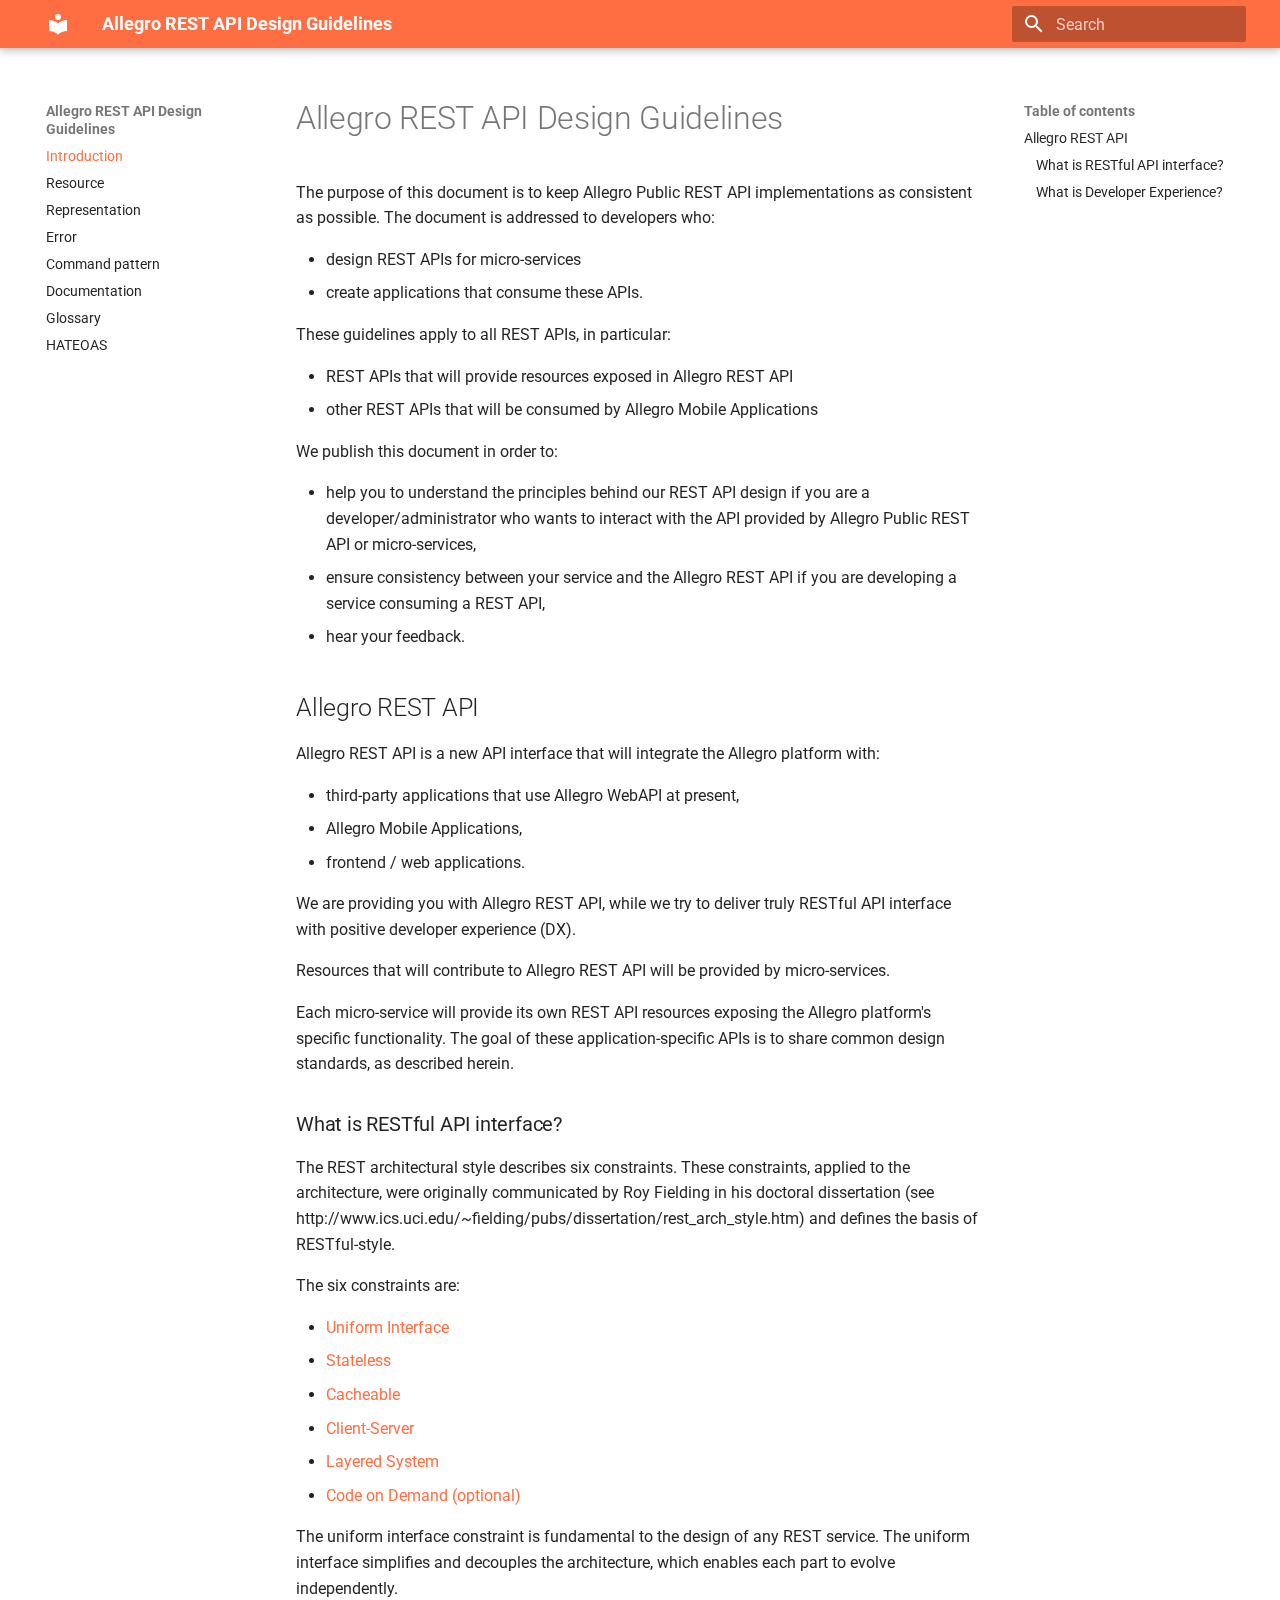
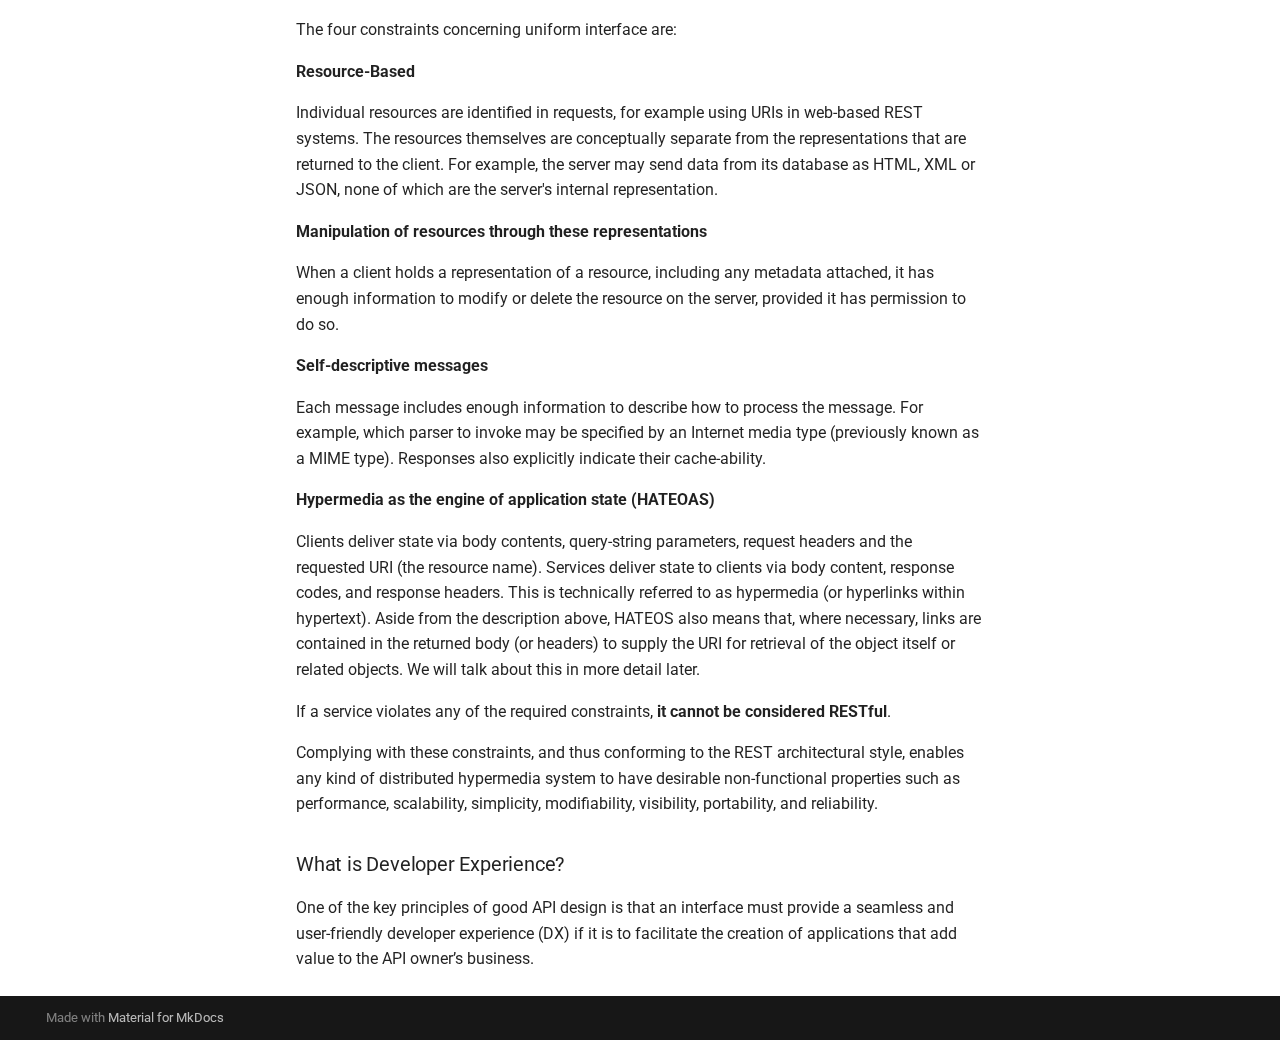
==== index.html @ 6375a6c2 "Deployed a1cb6ce with MkDocs version: 1.4.2" ====
<!doctype html>
<html lang="en" class="no-js">
  <head>
    
      <meta charset="utf-8">
      <meta name="viewport" content="width=device-width,initial-scale=1">
      
      
      
      
      
        <link rel="next" href="Resource/">
      
      <link rel="icon" href="assets/images/favicon.png">
      <meta name="generator" content="mkdocs-1.4.2, mkdocs-material-9.1.2">
    
    
      
        <title>Allegro REST API Design Guidelines</title>
      
    
    
      <link rel="stylesheet" href="assets/stylesheets/main.7bf56d0a.min.css">
      
        
        <link rel="stylesheet" href="assets/stylesheets/palette.a0c5b2b5.min.css">
      
      

    
    
    
      
        
        
        <link rel="preconnect" href="https://fonts.gstatic.com" crossorigin>
        <link rel="stylesheet" href="https://fonts.googleapis.com/css?family=Roboto:300,300i,400,400i,700,700i%7CRoboto+Mono:400,400i,700,700i&display=fallback">
        <style>:root{--md-text-font:"Roboto";--md-code-font:"Roboto Mono"}</style>
      
    
    
    <script>__md_scope=new URL(".",location),__md_hash=e=>[...e].reduce((e,_)=>(e<<5)-e+_.charCodeAt(0),0),__md_get=(e,_=localStorage,t=__md_scope)=>JSON.parse(_.getItem(t.pathname+"."+e)),__md_set=(e,_,t=localStorage,a=__md_scope)=>{try{t.setItem(a.pathname+"."+e,JSON.stringify(_))}catch(e){}}</script>
    
      

    
    
    
  </head>
  
  
    
    
      
    
    
    
    
    <body dir="ltr" data-md-color-scheme="default" data-md-color-primary="deep-orange" data-md-color-accent="indigo">
  
    
    
      <script>var palette=__md_get("__palette");if(palette&&"object"==typeof palette.color)for(var key of Object.keys(palette.color))document.body.setAttribute("data-md-color-"+key,palette.color[key])</script>
    
    <input class="md-toggle" data-md-toggle="drawer" type="checkbox" id="__drawer" autocomplete="off">
    <input class="md-toggle" data-md-toggle="search" type="checkbox" id="__search" autocomplete="off">
    <label class="md-overlay" for="__drawer"></label>
    <div data-md-component="skip">
      
        
        <a href="#allegro-rest-api-design-guidelines" class="md-skip">
          Skip to content
        </a>
      
    </div>
    <div data-md-component="announce">
      
    </div>
    
    
      

  

<header class="md-header md-header--shadow" data-md-component="header">
  <nav class="md-header__inner md-grid" aria-label="Header">
    <a href="." title="Allegro REST API Design Guidelines" class="md-header__button md-logo" aria-label="Allegro REST API Design Guidelines" data-md-component="logo">
      
  
  <svg xmlns="http://www.w3.org/2000/svg" viewBox="0 0 24 24"><path d="M12 8a3 3 0 0 0 3-3 3 3 0 0 0-3-3 3 3 0 0 0-3 3 3 3 0 0 0 3 3m0 3.54C9.64 9.35 6.5 8 3 8v11c3.5 0 6.64 1.35 9 3.54 2.36-2.19 5.5-3.54 9-3.54V8c-3.5 0-6.64 1.35-9 3.54Z"/></svg>

    </a>
    <label class="md-header__button md-icon" for="__drawer">
      <svg xmlns="http://www.w3.org/2000/svg" viewBox="0 0 24 24"><path d="M3 6h18v2H3V6m0 5h18v2H3v-2m0 5h18v2H3v-2Z"/></svg>
    </label>
    <div class="md-header__title" data-md-component="header-title">
      <div class="md-header__ellipsis">
        <div class="md-header__topic">
          <span class="md-ellipsis">
            Allegro REST API Design Guidelines
          </span>
        </div>
        <div class="md-header__topic" data-md-component="header-topic">
          <span class="md-ellipsis">
            
              Introduction
            
          </span>
        </div>
      </div>
    </div>
    
      <form class="md-header__option" data-md-component="palette">
        
          
          <input class="md-option" data-md-color-media="" data-md-color-scheme="default" data-md-color-primary="deep-orange" data-md-color-accent="indigo"  aria-hidden="true"  type="radio" name="__palette" id="__palette_1">
          
        
      </form>
    
    
    
      <label class="md-header__button md-icon" for="__search">
        <svg xmlns="http://www.w3.org/2000/svg" viewBox="0 0 24 24"><path d="M9.5 3A6.5 6.5 0 0 1 16 9.5c0 1.61-.59 3.09-1.56 4.23l.27.27h.79l5 5-1.5 1.5-5-5v-.79l-.27-.27A6.516 6.516 0 0 1 9.5 16 6.5 6.5 0 0 1 3 9.5 6.5 6.5 0 0 1 9.5 3m0 2C7 5 5 7 5 9.5S7 14 9.5 14 14 12 14 9.5 12 5 9.5 5Z"/></svg>
      </label>
      <div class="md-search" data-md-component="search" role="dialog">
  <label class="md-search__overlay" for="__search"></label>
  <div class="md-search__inner" role="search">
    <form class="md-search__form" name="search">
      <input type="text" class="md-search__input" name="query" aria-label="Search" placeholder="Search" autocapitalize="off" autocorrect="off" autocomplete="off" spellcheck="false" data-md-component="search-query" required>
      <label class="md-search__icon md-icon" for="__search">
        <svg xmlns="http://www.w3.org/2000/svg" viewBox="0 0 24 24"><path d="M9.5 3A6.5 6.5 0 0 1 16 9.5c0 1.61-.59 3.09-1.56 4.23l.27.27h.79l5 5-1.5 1.5-5-5v-.79l-.27-.27A6.516 6.516 0 0 1 9.5 16 6.5 6.5 0 0 1 3 9.5 6.5 6.5 0 0 1 9.5 3m0 2C7 5 5 7 5 9.5S7 14 9.5 14 14 12 14 9.5 12 5 9.5 5Z"/></svg>
        <svg xmlns="http://www.w3.org/2000/svg" viewBox="0 0 24 24"><path d="M20 11v2H8l5.5 5.5-1.42 1.42L4.16 12l7.92-7.92L13.5 5.5 8 11h12Z"/></svg>
      </label>
      <nav class="md-search__options" aria-label="Search">
        
        <button type="reset" class="md-search__icon md-icon" title="Clear" aria-label="Clear" tabindex="-1">
          <svg xmlns="http://www.w3.org/2000/svg" viewBox="0 0 24 24"><path d="M19 6.41 17.59 5 12 10.59 6.41 5 5 6.41 10.59 12 5 17.59 6.41 19 12 13.41 17.59 19 19 17.59 13.41 12 19 6.41Z"/></svg>
        </button>
      </nav>
      
    </form>
    <div class="md-search__output">
      <div class="md-search__scrollwrap" data-md-scrollfix>
        <div class="md-search-result" data-md-component="search-result">
          <div class="md-search-result__meta">
            Initializing search
          </div>
          <ol class="md-search-result__list" role="presentation"></ol>
        </div>
      </div>
    </div>
  </div>
</div>
    
    
  </nav>
  
</header>
    
    <div class="md-container" data-md-component="container">
      
      
        
          
        
      
      <main class="md-main" data-md-component="main">
        <div class="md-main__inner md-grid">
          
            
              
              <div class="md-sidebar md-sidebar--primary" data-md-component="sidebar" data-md-type="navigation" >
                <div class="md-sidebar__scrollwrap">
                  <div class="md-sidebar__inner">
                    


<nav class="md-nav md-nav--primary" aria-label="Navigation" data-md-level="0">
  <label class="md-nav__title" for="__drawer">
    <a href="." title="Allegro REST API Design Guidelines" class="md-nav__button md-logo" aria-label="Allegro REST API Design Guidelines" data-md-component="logo">
      
  
  <svg xmlns="http://www.w3.org/2000/svg" viewBox="0 0 24 24"><path d="M12 8a3 3 0 0 0 3-3 3 3 0 0 0-3-3 3 3 0 0 0-3 3 3 3 0 0 0 3 3m0 3.54C9.64 9.35 6.5 8 3 8v11c3.5 0 6.64 1.35 9 3.54 2.36-2.19 5.5-3.54 9-3.54V8c-3.5 0-6.64 1.35-9 3.54Z"/></svg>

    </a>
    Allegro REST API Design Guidelines
  </label>
  
  <ul class="md-nav__list" data-md-scrollfix>
    
      
      
      

  
  
    
  
  
    <li class="md-nav__item md-nav__item--active">
      
      <input class="md-nav__toggle md-toggle" type="checkbox" id="__toc">
      
      
        
      
      
        <label class="md-nav__link md-nav__link--active" for="__toc">
          Introduction
          <span class="md-nav__icon md-icon"></span>
        </label>
      
      <a href="." class="md-nav__link md-nav__link--active">
        Introduction
      </a>
      
        

<nav class="md-nav md-nav--secondary" aria-label="Table of contents">
  
  
  
    
  
  
    <label class="md-nav__title" for="__toc">
      <span class="md-nav__icon md-icon"></span>
      Table of contents
    </label>
    <ul class="md-nav__list" data-md-component="toc" data-md-scrollfix>
      
        <li class="md-nav__item">
  <a href="#allegro-rest-api" class="md-nav__link">
    Allegro REST API
  </a>
  
    <nav class="md-nav" aria-label="Allegro REST API">
      <ul class="md-nav__list">
        
          <li class="md-nav__item">
  <a href="#what-is-restful-api-interface" class="md-nav__link">
    What is RESTful API interface?
  </a>
  
</li>
        
          <li class="md-nav__item">
  <a href="#what-is-developer-experience" class="md-nav__link">
    What is Developer Experience?
  </a>
  
</li>
        
      </ul>
    </nav>
  
</li>
      
    </ul>
  
</nav>
      
    </li>
  

    
      
      
      

  
  
  
    <li class="md-nav__item">
      <a href="Resource/" class="md-nav__link">
        Resource
      </a>
    </li>
  

    
      
      
      

  
  
  
    <li class="md-nav__item">
      <a href="Representation/" class="md-nav__link">
        Representation
      </a>
    </li>
  

    
      
      
      

  
  
  
    <li class="md-nav__item">
      <a href="Error/" class="md-nav__link">
        Error
      </a>
    </li>
  

    
      
      
      

  
  
  
    <li class="md-nav__item">
      <a href="Command%20pattern/" class="md-nav__link">
        Command pattern
      </a>
    </li>
  

    
      
      
      

  
  
  
    <li class="md-nav__item">
      <a href="Documentation/" class="md-nav__link">
        Documentation
      </a>
    </li>
  

    
      
      
      

  
  
  
    <li class="md-nav__item">
      <a href="Glossary/" class="md-nav__link">
        Glossary
      </a>
    </li>
  

    
      
      
      

  
  
  
    <li class="md-nav__item">
      <a href="HATEOAS/" class="md-nav__link">
        HATEOAS
      </a>
    </li>
  

    
  </ul>
</nav>
                  </div>
                </div>
              </div>
            
            
              
              <div class="md-sidebar md-sidebar--secondary" data-md-component="sidebar" data-md-type="toc" >
                <div class="md-sidebar__scrollwrap">
                  <div class="md-sidebar__inner">
                    

<nav class="md-nav md-nav--secondary" aria-label="Table of contents">
  
  
  
    
  
  
    <label class="md-nav__title" for="__toc">
      <span class="md-nav__icon md-icon"></span>
      Table of contents
    </label>
    <ul class="md-nav__list" data-md-component="toc" data-md-scrollfix>
      
        <li class="md-nav__item">
  <a href="#allegro-rest-api" class="md-nav__link">
    Allegro REST API
  </a>
  
    <nav class="md-nav" aria-label="Allegro REST API">
      <ul class="md-nav__list">
        
          <li class="md-nav__item">
  <a href="#what-is-restful-api-interface" class="md-nav__link">
    What is RESTful API interface?
  </a>
  
</li>
        
          <li class="md-nav__item">
  <a href="#what-is-developer-experience" class="md-nav__link">
    What is Developer Experience?
  </a>
  
</li>
        
      </ul>
    </nav>
  
</li>
      
    </ul>
  
</nav>
                  </div>
                </div>
              </div>
            
          
          
            <div class="md-content" data-md-component="content">
              <article class="md-content__inner md-typeset">
                
                  


<h1 id="allegro-rest-api-design-guidelines">Allegro REST API Design Guidelines</h1>
<p>The purpose of this document is to keep Allegro Public REST API implementations as consistent as possible. The document is addressed to developers who:</p>
<ul>
<li>design REST APIs for micro-services</li>
<li>create applications that consume these APIs.</li>
</ul>
<p>These guidelines apply to all REST APIs, in particular:</p>
<ul>
<li>REST APIs that will provide resources exposed in Allegro REST API</li>
<li>other REST APIs that will be consumed by Allegro Mobile Applications</li>
</ul>
<p>We publish this document in order to:</p>
<ul>
<li>help you to understand the principles behind our REST API design if you are a developer/administrator
who wants to interact with the API provided by Allegro Public REST API or micro-services,</li>
<li>ensure consistency between your service and the Allegro REST API if you are developing a service consuming a REST API,</li>
<li>hear your feedback.</li>
</ul>
<h2 id="allegro-rest-api">Allegro REST API</h2>
<p>Allegro REST API is a new API interface that will integrate the Allegro platform with:</p>
<ul>
<li>third-party applications that use Allegro WebAPI at present,</li>
<li>Allegro Mobile Applications,</li>
<li>frontend / web applications.</li>
</ul>
<p>We are providing you with Allegro REST API, while we try to deliver truly RESTful API interface with positive developer experience (DX).</p>
<p>Resources that will contribute to Allegro REST API will be provided by micro-services.</p>
<p>Each micro-service will provide its own REST API resources exposing the Allegro platform's specific functionality.
The goal of these application-specific APIs is to share common design standards, as described herein.</p>
<h3 id="what-is-restful-api-interface">What is RESTful API interface?</h3>
<p>The REST architectural style describes six constraints.
These constraints, applied to the architecture, were originally communicated by Roy Fielding
in his doctoral dissertation (see http://www.ics.uci.edu/~fielding/pubs/dissertation/rest_arch_style.htm)
and defines the basis of RESTful-style.</p>
<p>The six constraints are:</p>
<ul>
<li><a href="http://www.ics.uci.edu/~fielding/pubs/dissertation/rest_arch_style.htm#fig_5_5">Uniform Interface</a></li>
<li><a href="http://www.ics.uci.edu/~fielding/pubs/dissertation/rest_arch_style.htm#fig_5_3">Stateless</a></li>
<li><a href="http://www.ics.uci.edu/~fielding/pubs/dissertation/rest_arch_style.htm#fig_5_4">Cacheable</a></li>
<li><a href="http://www.ics.uci.edu/~fielding/pubs/dissertation/rest_arch_style.htm#fig_5_1">Client-Server</a></li>
<li><a href="http://www.ics.uci.edu/~fielding/pubs/dissertation/rest_arch_style.htm#fig_5_7">Layered System</a></li>
<li><a href="http://www.ics.uci.edu/~fielding/pubs/dissertation/rest_arch_style.htm#fig_5_8">Code on Demand (optional)</a></li>
</ul>
<p>The uniform interface constraint is fundamental to the design of any REST service.
The uniform interface simplifies and decouples the architecture, which enables each part to evolve independently.</p>
<p>The four constraints concerning uniform interface are:</p>
<p><strong>Resource-Based</strong></p>
<p>Individual resources are identified in requests, for example using URIs in web-based REST systems.
The resources themselves are conceptually separate from the representations that are returned to the client.
For example, the server may send data from its database as HTML, XML or JSON, none of which are the server's internal representation.</p>
<p><strong>Manipulation of resources through these representations</strong></p>
<p>When a client holds a representation of a resource, including any metadata attached,
it has enough information to modify or delete the resource on the server, provided it has permission to do so.</p>
<p><strong>Self-descriptive messages</strong></p>
<p>Each message includes enough information to describe how to process the message.
For example, which parser to invoke may be specified by an Internet media type (previously known as a MIME type).
Responses also explicitly indicate their cache-ability.</p>
<p><strong>Hypermedia as the engine of application state (HATEOAS)</strong></p>
<p>Clients deliver state via body contents, query-string parameters, request headers and the requested URI (the resource name).
Services deliver state to clients via body content, response codes, and response headers.
This is technically referred to as hypermedia (or hyperlinks within hypertext).
Aside from the description above, HATEOS also means that, where necessary, links are contained in the returned body (or headers)
to supply the URI for retrieval of the object itself or related objects. We will talk about this in more detail later.</p>
<p>If a service violates any of the required constraints, <strong>it cannot be considered RESTful</strong>.</p>
<p>Complying with these constraints, and thus conforming to the REST architectural style,
enables any kind of distributed hypermedia system to have desirable non-functional properties
such as performance, scalability, simplicity, modifiability, visibility, portability, and reliability.</p>
<h3 id="what-is-developer-experience">What is Developer Experience?</h3>
<p>One of the key principles of good API design is that an interface must provide a seamless
and user-friendly developer experience (DX) if it is to facilitate the creation of applications
that add value to the API owner’s business.</p>





                
              </article>
            </div>
          
          
        </div>
        
      </main>
      
        <footer class="md-footer">
  
  <div class="md-footer-meta md-typeset">
    <div class="md-footer-meta__inner md-grid">
      <div class="md-copyright">
  
  
    Made with
    <a href="https://squidfunk.github.io/mkdocs-material/" target="_blank" rel="noopener">
      Material for MkDocs
    </a>
  
</div>
      
    </div>
  </div>
</footer>
      
    </div>
    <div class="md-dialog" data-md-component="dialog">
      <div class="md-dialog__inner md-typeset"></div>
    </div>
    
    <script id="__config" type="application/json">{"base": ".", "features": [], "search": "assets/javascripts/workers/search.208ed371.min.js", "translations": {"clipboard.copied": "Copied to clipboard", "clipboard.copy": "Copy to clipboard", "search.result.more.one": "1 more on this page", "search.result.more.other": "# more on this page", "search.result.none": "No matching documents", "search.result.one": "1 matching document", "search.result.other": "# matching documents", "search.result.placeholder": "Type to start searching", "search.result.term.missing": "Missing", "select.version": "Select version"}}</script>
    
    
      <script src="assets/javascripts/bundle.fc8c2696.min.js"></script>
      
    
  </body>
</html>
---- assets/stylesheets/main.7bf56d0a.min.css ----
@charset "UTF-8";html{-webkit-text-size-adjust:none;-moz-text-size-adjust:none;text-size-adjust:none;box-sizing:border-box}*,:after,:before{box-sizing:inherit}@media (prefers-reduced-motion){*,:after,:before{transition:none!important}}body{margin:0}a,button,input,label{-webkit-tap-highlight-color:transparent}a{color:inherit;text-decoration:none}hr{border:0;box-sizing:initial;display:block;height:.05rem;overflow:visible;padding:0}small{font-size:80%}sub,sup{line-height:1em}img{border-style:none}table{border-collapse:initial;border-spacing:0}td,th{font-weight:400;vertical-align:top}button{background:#0000;border:0;font-family:inherit;font-size:inherit;margin:0;padding:0}input{border:0;outline:none}:root{--md-primary-fg-color:#4051b5;--md-primary-fg-color--light:#5d6cc0;--md-primary-fg-color--dark:#303fa1;--md-primary-bg-color:#fff;--md-primary-bg-color--light:#ffffffb3;--md-accent-fg-color:#526cfe;--md-accent-fg-color--transparent:#526cfe1a;--md-accent-bg-color:#fff;--md-accent-bg-color--light:#ffffffb3}:root,[data-md-color-scheme=default]{--md-default-fg-color:#000000de;--md-default-fg-color--light:#0000008a;--md-default-fg-color--lighter:#00000052;--md-default-fg-color--lightest:#00000012;--md-default-bg-color:#fff;--md-default-bg-color--light:#ffffffb3;--md-default-bg-color--lighter:#ffffff4d;--md-default-bg-color--lightest:#ffffff1f;--md-code-fg-color:#36464e;--md-code-bg-color:#f5f5f5;--md-code-hl-color:#ffff0080;--md-code-hl-number-color:#d52a2a;--md-code-hl-special-color:#db1457;--md-code-hl-function-color:#a846b9;--md-code-hl-constant-color:#6e59d9;--md-code-hl-keyword-color:#3f6ec6;--md-code-hl-string-color:#1c7d4d;--md-code-hl-name-color:var(--md-code-fg-color);--md-code-hl-operator-color:var(--md-default-fg-color--light);--md-code-hl-punctuation-color:var(--md-default-fg-color--light);--md-code-hl-comment-color:var(--md-default-fg-color--light);--md-code-hl-generic-color:var(--md-default-fg-color--light);--md-code-hl-variable-color:var(--md-default-fg-color--light);--md-typeset-color:var(--md-default-fg-color);--md-typeset-a-color:var(--md-primary-fg-color);--md-typeset-mark-color:#ffff0080;--md-typeset-del-color:#f5503d26;--md-typeset-ins-color:#0bd57026;--md-typeset-kbd-color:#fafafa;--md-typeset-kbd-accent-color:#fff;--md-typeset-kbd-border-color:#b8b8b8;--md-typeset-table-color:#0000001f;--md-typeset-table-color--light:rgba(0,0,0,.035);--md-admonition-fg-color:var(--md-default-fg-color);--md-admonition-bg-color:var(--md-default-bg-color);--md-warning-fg-color:#000000de;--md-warning-bg-color:#ff9;--md-footer-fg-color:#fff;--md-footer-fg-color--light:#ffffffb3;--md-footer-fg-color--lighter:#ffffff73;--md-footer-bg-color:#000000de;--md-footer-bg-color--dark:#00000052;--md-shadow-z1:0 0.2rem 0.5rem #0000000d,0 0 0.05rem #0000001a;--md-shadow-z2:0 0.2rem 0.5rem #0000001a,0 0 0.05rem #00000040;--md-shadow-z3:0 0.2rem 0.5rem #0003,0 0 0.05rem #00000059}.md-icon svg{fill:currentcolor;display:block;height:1.2rem;width:1.2rem}body{-webkit-font-smoothing:antialiased;-moz-osx-font-smoothing:grayscale;--md-text-font-family:var(--md-text-font,_),-apple-system,BlinkMacSystemFont,Helvetica,Arial,sans-serif;--md-code-font-family:var(--md-code-font,_),SFMono-Regular,Consolas,Menlo,monospace}aside,body,input{font-feature-settings:"kern","liga";color:var(--md-typeset-color);font-family:var(--md-text-font-family)}code,kbd,pre{font-feature-settings:"kern";font-family:var(--md-code-font-family)}:root{--md-typeset-table-sort-icon:url('data:image/svg+xml;charset=utf-8,<svg xmlns="http://www.w3.org/2000/svg" viewBox="0 0 24 24"><path d="m18 21-4-4h3V7h-3l4-4 4 4h-3v10h3M2 19v-2h10v2M2 13v-2h7v2M2 7V5h4v2H2Z"/></svg>');--md-typeset-table-sort-icon--asc:url('data:image/svg+xml;charset=utf-8,<svg xmlns="http://www.w3.org/2000/svg" viewBox="0 0 24 24"><path d="M19 17h3l-4 4-4-4h3V3h2M2 17h10v2H2M6 5v2H2V5m0 6h7v2H2v-2Z"/></svg>');--md-typeset-table-sort-icon--desc:url('data:image/svg+xml;charset=utf-8,<svg xmlns="http://www.w3.org/2000/svg" viewBox="0 0 24 24"><path d="M19 7h3l-4-4-4 4h3v14h2M2 17h10v2H2M6 5v2H2V5m0 6h7v2H2v-2Z"/></svg>')}.md-typeset{-webkit-print-color-adjust:exact;color-adjust:exact;font-size:.8rem;line-height:1.6}@media print{.md-typeset{font-size:.68rem}}.md-typeset blockquote,.md-typeset dl,.md-typeset figure,.md-typeset ol,.md-typeset pre,.md-typeset ul{margin-bottom:1em;margin-top:1em}.md-typeset h1{color:var(--md-default-fg-color--light);font-size:2em;line-height:1.3;margin:0 0 1.25em}.md-typeset h1,.md-typeset h2{font-weight:300;letter-spacing:-.01em}.md-typeset h2{font-size:1.5625em;line-height:1.4;margin:1.6em 0 .64em}.md-typeset h3{font-size:1.25em;font-weight:400;letter-spacing:-.01em;line-height:1.5;margin:1.6em 0 .8em}.md-typeset h2+h3{margin-top:.8em}.md-typeset h4{font-weight:700;letter-spacing:-.01em;margin:1em 0}.md-typeset h5,.md-typeset h6{color:var(--md-default-fg-color--light);font-size:.8em;font-weight:700;letter-spacing:-.01em;margin:1.25em 0}.md-typeset h5{text-transform:uppercase}.md-typeset hr{border-bottom:.05rem solid var(--md-default-fg-color--lightest);display:flow-root;margin:1.5em 0}.md-typeset a{color:var(--md-typeset-a-color);word-break:break-word}.md-typeset a,.md-typeset a:before{transition:color 125ms}.md-typeset a:focus,.md-typeset a:hover{color:var(--md-accent-fg-color)}.md-typeset a:focus code,.md-typeset a:hover code{background-color:var(--md-accent-fg-color--transparent)}.md-typeset a code{color:currentcolor;transition:background-color 125ms}.md-typeset a.focus-visible{outline-color:var(--md-accent-fg-color);outline-offset:.2rem}.md-typeset code,.md-typeset kbd,.md-typeset pre{color:var(--md-code-fg-color);direction:ltr;font-variant-ligatures:none}@media print{.md-typeset code,.md-typeset kbd,.md-typeset pre{white-space:pre-wrap}}.md-typeset code{background-color:var(--md-code-bg-color);border-radius:.1rem;-webkit-box-decoration-break:clone;box-decoration-break:clone;font-size:.85em;padding:0 .2941176471em;word-break:break-word}.md-typeset code:not(.focus-visible){-webkit-tap-highlight-color:transparent;outline:none}.md-typeset pre{display:flow-root;line-height:1.4;position:relative}.md-typeset pre>code{-webkit-box-decoration-break:slice;box-decoration-break:slice;box-shadow:none;display:block;margin:0;outline-color:var(--md-accent-fg-color);overflow:auto;padding:.7720588235em 1.1764705882em;scrollbar-color:var(--md-default-fg-color--lighter) #0000;scrollbar-width:thin;touch-action:auto;word-break:normal}.md-typeset pre>code:hover{scrollbar-color:var(--md-accent-fg-color) #0000}.md-typeset pre>code::-webkit-scrollbar{height:.2rem;width:.2rem}.md-typeset pre>code::-webkit-scrollbar-thumb{background-color:var(--md-default-fg-color--lighter)}.md-typeset pre>code::-webkit-scrollbar-thumb:hover{background-color:var(--md-accent-fg-color)}.md-typeset kbd{background-color:var(--md-typeset-kbd-color);border-radius:.1rem;box-shadow:0 .1rem 0 .05rem var(--md-typeset-kbd-border-color),0 .1rem 0 var(--md-typeset-kbd-border-color),0 -.1rem .2rem var(--md-typeset-kbd-accent-color) inset;color:var(--md-default-fg-color);display:inline-block;font-size:.75em;padding:0 .6666666667em;vertical-align:text-top;word-break:break-word}.md-typeset mark{background-color:var(--md-typeset-mark-color);-webkit-box-decoration-break:clone;box-decoration-break:clone;color:inherit;word-break:break-word}.md-typeset abbr{border-bottom:.05rem dotted var(--md-default-fg-color--light);cursor:help;text-decoration:none}@media (hover:none){.md-typeset abbr[title]:focus:after,.md-typeset abbr[title]:hover:after{background-color:var(--md-default-fg-color);border-radius:.1rem;box-shadow:var(--md-shadow-z3);color:var(--md-default-bg-color);content:attr(title);font-size:.7rem;left:.8rem;margin-top:2em;padding:.2rem .3rem;position:absolute;right:.8rem}}.md-typeset small{opacity:.75}[dir=ltr] .md-typeset sub,[dir=ltr] .md-typeset sup{margin-left:.078125em}[dir=rtl] .md-typeset sub,[dir=rtl] .md-typeset sup{margin-right:.078125em}[dir=ltr] .md-typeset blockquote{padding-left:.6rem}[dir=rtl] .md-typeset blockquote{padding-right:.6rem}[dir=ltr] .md-typeset blockquote{border-left:.2rem solid var(--md-default-fg-color--lighter)}[dir=rtl] .md-typeset blockquote{border-right:.2rem solid var(--md-default-fg-color--lighter)}.md-typeset blockquote{color:var(--md-default-fg-color--light);margin-left:0;margin-right:0}.md-typeset ul{list-style-type:disc}[dir=ltr] .md-typeset ol,[dir=ltr] .md-typeset ul{margin-left:.625em}[dir=rtl] .md-typeset ol,[dir=rtl] .md-typeset ul{margin-right:.625em}.md-typeset ol,.md-typeset ul{padding:0}.md-typeset ol:not([hidden]),.md-typeset ul:not([hidden]){display:flow-root}.md-typeset ol ol,.md-typeset ul ol{list-style-type:lower-alpha}.md-typeset ol ol ol,.md-typeset ul ol ol{list-style-type:lower-roman}[dir=ltr] .md-typeset ol li,[dir=ltr] .md-typeset ul li{margin-left:1.25em}[dir=rtl] .md-typeset ol li,[dir=rtl] .md-typeset ul li{margin-right:1.25em}.md-typeset ol li,.md-typeset ul li{margin-bottom:.5em}.md-typeset ol li blockquote,.md-typeset ol li p,.md-typeset ul li blockquote,.md-typeset ul li p{margin:.5em 0}.md-typeset ol li:last-child,.md-typeset ul li:last-child{margin-bottom:0}[dir=ltr] .md-typeset ol li ol,[dir=ltr] .md-typeset ol li ul,[dir=ltr] .md-typeset ul li ol,[dir=ltr] .md-typeset ul li ul{margin-left:.625em}[dir=rtl] .md-typeset ol li ol,[dir=rtl] .md-typeset ol li ul,[dir=rtl] .md-typeset ul li ol,[dir=rtl] .md-typeset ul li ul{margin-right:.625em}.md-typeset ol li ol,.md-typeset ol li ul,.md-typeset ul li ol,.md-typeset ul li ul{margin-bottom:.5em;margin-top:.5em}[dir=ltr] .md-typeset dd{margin-left:1.875em}[dir=rtl] .md-typeset dd{margin-right:1.875em}.md-typeset dd{margin-bottom:1.5em;margin-top:1em}.md-typeset img,.md-typeset svg,.md-typeset video{height:auto;max-width:100%}.md-typeset img[align=left]{margin:1em 1em 1em 0}.md-typeset img[align=right]{margin:1em 0 1em 1em}.md-typeset img[align]:only-child{margin-top:0}.md-typeset img[src$="#gh-dark-mode-only"],.md-typeset img[src$="#only-dark"]{display:none}.md-typeset figure{display:flow-root;margin:1em auto;max-width:100%;text-align:center;width:-webkit-fit-content;width:-moz-fit-content;width:fit-content}.md-typeset figure img{display:block}.md-typeset figcaption{font-style:italic;margin:1em auto;max-width:24rem}.md-typeset iframe{max-width:100%}.md-typeset table:not([class]){background-color:var(--md-default-bg-color);border:.05rem solid var(--md-typeset-table-color);border-radius:.1rem;display:inline-block;font-size:.64rem;max-width:100%;overflow:auto;touch-action:auto}@media print{.md-typeset table:not([class]){display:table}}.md-typeset table:not([class])+*{margin-top:1.5em}.md-typeset table:not([class]) td>:first-child,.md-typeset table:not([class]) th>:first-child{margin-top:0}.md-typeset table:not([class]) td>:last-child,.md-typeset table:not([class]) th>:last-child{margin-bottom:0}.md-typeset table:not([class]) td:not([align]),.md-typeset table:not([class]) th:not([align]){text-align:left}[dir=rtl] .md-typeset table:not([class]) td:not([align]),[dir=rtl] .md-typeset table:not([class]) th:not([align]){text-align:right}.md-typeset table:not([class]) th{font-weight:700;min-width:5rem;padding:.9375em 1.25em;vertical-align:top}.md-typeset table:not([class]) td{border-top:.05rem solid var(--md-typeset-table-color);padding:.9375em 1.25em;vertical-align:top}.md-typeset table:not([class]) tbody tr{transition:background-color 125ms}.md-typeset table:not([class]) tbody tr:hover{background-color:var(--md-typeset-table-color--light);box-shadow:0 .05rem 0 var(--md-default-bg-color) inset}.md-typeset table:not([class]) a{word-break:normal}.md-typeset table th[role=columnheader]{cursor:pointer}[dir=ltr] .md-typeset table th[role=columnheader]:after{margin-left:.5em}[dir=rtl] .md-typeset table th[role=columnheader]:after{margin-right:.5em}.md-typeset table th[role=columnheader]:after{content:"";display:inline-block;height:1.2em;-webkit-mask-image:var(--md-typeset-table-sort-icon);mask-image:var(--md-typeset-table-sort-icon);-webkit-mask-repeat:no-repeat;mask-repeat:no-repeat;-webkit-mask-size:contain;mask-size:contain;transition:background-color 125ms;vertical-align:text-bottom;width:1.2em}.md-typeset table th[role=columnheader]:hover:after{background-color:var(--md-default-fg-color--lighter)}.md-typeset table th[role=columnheader][aria-sort=ascending]:after{background-color:var(--md-default-fg-color--light);-webkit-mask-image:var(--md-typeset-table-sort-icon--asc);mask-image:var(--md-typeset-table-sort-icon--asc)}.md-typeset table th[role=columnheader][aria-sort=descending]:after{background-color:var(--md-default-fg-color--light);-webkit-mask-image:var(--md-typeset-table-sort-icon--desc);mask-image:var(--md-typeset-table-sort-icon--desc)}.md-typeset__scrollwrap{margin:1em -.8rem;overflow-x:auto;touch-action:auto}.md-typeset__table{display:inline-block;margin-bottom:.5em;padding:0 .8rem}@media print{.md-typeset__table{display:block}}html .md-typeset__table table{display:table;margin:0;overflow:hidden;width:100%}@media screen and (max-width:44.9375em){.md-content__inner>pre{margin:1em -.8rem}.md-content__inner>pre code{border-radius:0}}.md-banner{background-color:var(--md-footer-bg-color);color:var(--md-footer-fg-color);overflow:auto}@media print{.md-banner{display:none}}.md-banner--warning{background-color:var(--md-warning-bg-color);color:var(--md-warning-fg-color)}.md-banner__inner{font-size:.7rem;margin:.6rem auto;padding:0 .8rem}[dir=ltr] .md-banner__button{float:right}[dir=rtl] .md-banner__button{float:left}.md-banner__button{color:inherit;cursor:pointer;transition:opacity .25s}.md-banner__button:hover{opacity:.7}html{font-size:125%;height:100%;overflow-x:hidden}@media screen and (min-width:100em){html{font-size:137.5%}}@media screen and (min-width:125em){html{font-size:150%}}body{background-color:var(--md-default-bg-color);display:flex;flex-direction:column;font-size:.5rem;min-height:100%;position:relative;width:100%}@media print{body{display:block}}@media screen and (max-width:59.9375em){body[data-md-scrolllock]{position:fixed}}.md-grid{margin-left:auto;margin-right:auto;max-width:61rem}.md-container{display:flex;flex-direction:column;flex-grow:1}@media print{.md-container{display:block}}.md-main{flex-grow:1}.md-main__inner{display:flex;height:100%;margin-top:1.5rem}.md-ellipsis{overflow:hidden;text-overflow:ellipsis;white-space:nowrap}.md-toggle{display:none}.md-option{height:0;opacity:0;position:absolute;width:0}.md-option:checked+label:not([hidden]){display:block}.md-option.focus-visible+label{outline-color:var(--md-accent-fg-color);outline-style:auto}.md-skip{background-color:var(--md-default-fg-color);border-radius:.1rem;color:var(--md-default-bg-color);font-size:.64rem;margin:.5rem;opacity:0;outline-color:var(--md-accent-fg-color);padding:.3rem .5rem;position:fixed;transform:translateY(.4rem);z-index:-1}.md-skip:focus{opacity:1;transform:translateY(0);transition:transform .25s cubic-bezier(.4,0,.2,1),opacity 175ms 75ms;z-index:10}@page{margin:25mm}:root{--md-clipboard-icon:url('data:image/svg+xml;charset=utf-8,<svg xmlns="http://www.w3.org/2000/svg" viewBox="0 0 24 24"><path d="M19 21H8V7h11m0-2H8a2 2 0 0 0-2 2v14a2 2 0 0 0 2 2h11a2 2 0 0 0 2-2V7a2 2 0 0 0-2-2m-3-4H4a2 2 0 0 0-2 2v14h2V3h12V1Z"/></svg>')}.md-clipboard{border-radius:.1rem;color:var(--md-default-fg-color--lightest);cursor:pointer;height:1.5em;outline-color:var(--md-accent-fg-color);outline-offset:.1rem;position:absolute;right:.5em;top:.5em;transition:color .25s;width:1.5em;z-index:1}@media print{.md-clipboard{display:none}}.md-clipboard:not(.focus-visible){-webkit-tap-highlight-color:transparent;outline:none}:hover>.md-clipboard{color:var(--md-default-fg-color--light)}.md-clipboard:focus,.md-clipboard:hover{color:var(--md-accent-fg-color)}.md-clipboard:after{background-color:currentcolor;content:"";display:block;height:1.125em;margin:0 auto;-webkit-mask-image:var(--md-clipboard-icon);mask-image:var(--md-clipboard-icon);-webkit-mask-position:center;mask-position:center;-webkit-mask-repeat:no-repeat;mask-repeat:no-repeat;-webkit-mask-size:contain;mask-size:contain;width:1.125em}.md-clipboard--inline{cursor:pointer}.md-clipboard--inline code{transition:color .25s,background-color .25s}.md-clipboard--inline:focus code,.md-clipboard--inline:hover code{background-color:var(--md-accent-fg-color--transparent);color:var(--md-accent-fg-color)}@keyframes consent{0%{opacity:0;transform:translateY(100%)}to{opacity:1;transform:translateY(0)}}@keyframes overlay{0%{opacity:0}to{opacity:1}}.md-consent__overlay{animation:overlay .25s both;-webkit-backdrop-filter:blur(.1rem);backdrop-filter:blur(.1rem);background-color:#0000008a;height:100%;opacity:1;position:fixed;top:0;width:100%;z-index:5}.md-consent__inner{animation:consent .5s cubic-bezier(.1,.7,.1,1) both;background-color:var(--md-default-bg-color);border:0;border-radius:.1rem;bottom:0;box-shadow:0 0 .2rem #0000001a,0 .2rem .4rem #0003;max-height:100%;overflow:auto;padding:0;position:fixed;width:100%;z-index:5}.md-consent__form{padding:.8rem}.md-consent__settings{display:none;margin:1em 0}input:checked+.md-consent__settings{display:block}.md-consent__controls{margin-bottom:.8rem}.md-typeset .md-consent__controls .md-button{display:inline}@media screen and (max-width:44.9375em){.md-typeset .md-consent__controls .md-button{display:block;margin-top:.4rem;text-align:center;width:100%}}.md-consent label{cursor:pointer}.md-content{flex-grow:1;min-width:0}.md-content__inner{margin:0 .8rem 1.2rem;padding-top:.6rem}@media screen and (min-width:76.25em){[dir=ltr] .md-sidebar--primary:not([hidden])~.md-content>.md-content__inner{margin-left:1.2rem}[dir=ltr] .md-sidebar--secondary:not([hidden])~.md-content>.md-content__inner,[dir=rtl] .md-sidebar--primary:not([hidden])~.md-content>.md-content__inner{margin-right:1.2rem}[dir=rtl] .md-sidebar--secondary:not([hidden])~.md-content>.md-content__inner{margin-left:1.2rem}}.md-content__inner:before{content:"";display:block;height:.4rem}.md-content__inner>:last-child{margin-bottom:0}[dir=ltr] .md-content__button{float:right}[dir=rtl] .md-content__button{float:left}[dir=ltr] .md-content__button{margin-left:.4rem}[dir=rtl] .md-content__button{margin-right:.4rem}.md-content__button{margin:.4rem 0;padding:0}@media print{.md-content__button{display:none}}.md-typeset .md-content__button{color:var(--md-default-fg-color--lighter)}.md-content__button svg{display:inline;vertical-align:top}[dir=rtl] .md-content__button svg{transform:scaleX(-1)}[dir=ltr] .md-dialog{right:.8rem}[dir=rtl] .md-dialog{left:.8rem}.md-dialog{background-color:var(--md-default-fg-color);border-radius:.1rem;bottom:.8rem;box-shadow:var(--md-shadow-z3);min-width:11.1rem;opacity:0;padding:.4rem .6rem;pointer-events:none;position:fixed;transform:translateY(100%);transition:transform 0ms .4s,opacity .4s;z-index:4}@media print{.md-dialog{display:none}}.md-dialog--active{opacity:1;pointer-events:auto;transform:translateY(0);transition:transform .4s cubic-bezier(.075,.85,.175,1),opacity .4s}.md-dialog__inner{color:var(--md-default-bg-color);font-size:.7rem}.md-feedback{margin:2em 0 1em;text-align:center}.md-feedback fieldset{border:none;margin:0;padding:0}.md-feedback__title{font-weight:700;margin:1em auto}.md-feedback__inner{position:relative}.md-feedback__list{align-content:baseline;display:flex;flex-wrap:wrap;justify-content:center;position:relative}.md-feedback__list:hover .md-icon:not(:disabled){color:var(--md-default-fg-color--lighter)}:disabled .md-feedback__list{min-height:1.8rem}.md-feedback__icon{color:var(--md-default-fg-color--light);cursor:pointer;flex-shrink:0;margin:0 .1rem;transition:color 125ms}.md-feedback__icon:not(:disabled).md-icon:hover{color:var(--md-accent-fg-color)}.md-feedback__icon:disabled{color:var(--md-default-fg-color--lightest);pointer-events:none}.md-feedback__note{opacity:0;position:relative;transform:translateY(.4rem);transition:transform .4s cubic-bezier(.1,.7,.1,1),opacity .15s}.md-feedback__note>*{margin:0 auto;max-width:16rem}:disabled .md-feedback__note{opacity:1;transform:translateY(0)}.md-footer{background-color:var(--md-footer-bg-color);color:var(--md-footer-fg-color)}@media print{.md-footer{display:none}}.md-footer__inner{justify-content:space-between;overflow:auto;padding:.2rem}.md-footer__inner:not([hidden]){display:flex}.md-footer__link{display:flex;flex-grow:0.01;outline-color:var(--md-accent-fg-color);overflow:hidden;padding-bottom:.4rem;padding-top:1.4rem;transition:opacity .25s}.md-footer__link:focus,.md-footer__link:hover{opacity:.7}[dir=rtl] .md-footer__link svg{transform:scaleX(-1)}@media screen and (max-width:44.9375em){.md-footer__link--prev .md-footer__title{display:none}}[dir=ltr] .md-footer__link--next{margin-left:auto}[dir=rtl] .md-footer__link--next{margin-right:auto}.md-footer__link--next{text-align:right}[dir=rtl] .md-footer__link--next{text-align:left}.md-footer__title{flex-grow:1;font-size:.9rem;line-height:2.4rem;max-width:calc(100% - 2.4rem);padding:0 1rem;position:relative;white-space:nowrap}.md-footer__button{margin:.2rem;padding:.4rem}.md-footer__direction{font-size:.64rem;left:0;margin-top:-1rem;opacity:.7;padding:0 1rem;position:absolute;right:0}.md-footer-meta{background-color:var(--md-footer-bg-color--dark)}.md-footer-meta__inner{display:flex;flex-wrap:wrap;justify-content:space-between;padding:.2rem}html .md-footer-meta.md-typeset a{color:var(--md-footer-fg-color--light)}html .md-footer-meta.md-typeset a:focus,html .md-footer-meta.md-typeset a:hover{color:var(--md-footer-fg-color)}.md-copyright{color:var(--md-footer-fg-color--lighter);font-size:.64rem;margin:auto .6rem;padding:.4rem 0;width:100%}@media screen and (min-width:45em){.md-copyright{width:auto}}.md-copyright__highlight{color:var(--md-footer-fg-color--light)}.md-social{margin:0 .4rem;padding:.2rem 0 .6rem}@media screen and (min-width:45em){.md-social{padding:.6rem 0}}.md-social__link{display:inline-block;height:1.6rem;text-align:center;width:1.6rem}.md-social__link:before{line-height:1.9}.md-social__link svg{fill:currentcolor;max-height:.8rem;vertical-align:-25%}.md-typeset .md-button{border:.1rem solid;border-radius:.1rem;color:var(--md-primary-fg-color);cursor:pointer;display:inline-block;font-weight:700;padding:.625em 2em;transition:color 125ms,background-color 125ms,border-color 125ms}.md-typeset .md-button--primary{background-color:var(--md-primary-fg-color);border-color:var(--md-primary-fg-color);color:var(--md-primary-bg-color)}.md-typeset .md-button:focus,.md-typeset .md-button:hover{background-color:var(--md-accent-fg-color);border-color:var(--md-accent-fg-color);color:var(--md-accent-bg-color)}[dir=ltr] .md-typeset .md-input{border-top-left-radius:.1rem}[dir=ltr] .md-typeset .md-input,[dir=rtl] .md-typeset .md-input{border-top-right-radius:.1rem}[dir=rtl] .md-typeset .md-input{border-top-left-radius:.1rem}.md-typeset .md-input{border-bottom:.1rem solid var(--md-default-fg-color--lighter);box-shadow:var(--md-shadow-z1);font-size:.8rem;height:1.8rem;padding:0 .6rem;transition:border .25s,box-shadow .25s}.md-typeset .md-input:focus,.md-typeset .md-input:hover{border-bottom-color:var(--md-accent-fg-color);box-shadow:var(--md-shadow-z2)}.md-typeset .md-input--stretch{width:100%}.md-header{background-color:var(--md-primary-fg-color);box-shadow:0 0 .2rem #0000,0 .2rem .4rem #0000;color:var(--md-primary-bg-color);display:block;left:0;position:-webkit-sticky;position:sticky;right:0;top:0;z-index:4}@media print{.md-header{display:none}}.md-header[hidden]{transform:translateY(-100%);transition:transform .25s cubic-bezier(.8,0,.6,1),box-shadow .25s}.md-header--shadow{box-shadow:0 0 .2rem #0000001a,0 .2rem .4rem #0003;transition:transform .25s cubic-bezier(.1,.7,.1,1),box-shadow .25s}.md-header__inner{align-items:center;display:flex;padding:0 .2rem}.md-header__button{color:currentcolor;cursor:pointer;margin:.2rem;outline-color:var(--md-accent-fg-color);padding:.4rem;position:relative;transition:opacity .25s;vertical-align:middle;z-index:1}.md-header__button:hover{opacity:.7}.md-header__button:not([hidden]){display:inline-block}.md-header__button:not(.focus-visible){-webkit-tap-highlight-color:transparent;outline:none}.md-header__button.md-logo{margin:.2rem;padding:.4rem}@media screen and (max-width:76.1875em){.md-header__button.md-logo{display:none}}.md-header__button.md-logo img,.md-header__button.md-logo svg{fill:currentcolor;display:block;height:1.2rem;width:auto}@media screen and (min-width:60em){.md-header__button[for=__search]{display:none}}.no-js .md-header__button[for=__search]{display:none}[dir=rtl] .md-header__button[for=__search] svg{transform:scaleX(-1)}@media screen and (min-width:76.25em){.md-header__button[for=__drawer]{display:none}}.md-header__topic{display:flex;max-width:100%;position:absolute;transition:transform .4s cubic-bezier(.1,.7,.1,1),opacity .15s;white-space:nowrap}.md-header__topic+.md-header__topic{opacity:0;pointer-events:none;transform:translateX(1.25rem);transition:transform .4s cubic-bezier(1,.7,.1,.1),opacity .15s;z-index:-1}[dir=rtl] .md-header__topic+.md-header__topic{transform:translateX(-1.25rem)}.md-header__topic:first-child{font-weight:700}[dir=ltr] .md-header__title{margin-left:1rem}[dir=rtl] .md-header__title{margin-right:1rem}[dir=ltr] .md-header__title{margin-right:.4rem}[dir=rtl] .md-header__title{margin-left:.4rem}.md-header__title{flex-grow:1;font-size:.9rem;height:2.4rem;line-height:2.4rem}.md-header__title--active .md-header__topic{opacity:0;pointer-events:none;transform:translateX(-1.25rem);transition:transform .4s cubic-bezier(1,.7,.1,.1),opacity .15s;z-index:-1}[dir=rtl] .md-header__title--active .md-header__topic{transform:translateX(1.25rem)}.md-header__title--active .md-header__topic+.md-header__topic{opacity:1;pointer-events:auto;transform:translateX(0);transition:transform .4s cubic-bezier(.1,.7,.1,1),opacity .15s;z-index:0}.md-header__title>.md-header__ellipsis{height:100%;position:relative;width:100%}.md-header__option{display:flex;flex-shrink:0;max-width:100%;transition:max-width 0ms .25s,opacity .25s .25s;white-space:nowrap}[data-md-toggle=search]:checked~.md-header .md-header__option{max-width:0;opacity:0;transition:max-width 0ms,opacity 0ms}.md-header__source{display:none}@media screen and (min-width:60em){[dir=ltr] .md-header__source{margin-left:1rem}[dir=rtl] .md-header__source{margin-right:1rem}.md-header__source{display:block;max-width:11.7rem;width:11.7rem}}@media screen and (min-width:76.25em){[dir=ltr] .md-header__source{margin-left:1.4rem}[dir=rtl] .md-header__source{margin-right:1.4rem}}:root{--md-nav-icon--prev:url('data:image/svg+xml;charset=utf-8,<svg xmlns="http://www.w3.org/2000/svg" viewBox="0 0 24 24"><path d="M20 11v2H8l5.5 5.5-1.42 1.42L4.16 12l7.92-7.92L13.5 5.5 8 11h12Z"/></svg>');--md-nav-icon--next:url('data:image/svg+xml;charset=utf-8,<svg xmlns="http://www.w3.org/2000/svg" viewBox="0 0 24 24"><path d="M8.59 16.58 13.17 12 8.59 7.41 10 6l6 6-6 6-1.41-1.42Z"/></svg>');--md-toc-icon:url('data:image/svg+xml;charset=utf-8,<svg xmlns="http://www.w3.org/2000/svg" viewBox="0 0 24 24"><path d="M3 9h14V7H3v2m0 4h14v-2H3v2m0 4h14v-2H3v2m16 0h2v-2h-2v2m0-10v2h2V7h-2m0 6h2v-2h-2v2Z"/></svg>')}.md-nav{font-size:.7rem;line-height:1.3}.md-nav__title{color:var(--md-default-fg-color--light);display:block;font-weight:700;overflow:hidden;padding:0 .6rem;text-overflow:ellipsis}.md-nav__title .md-nav__button{display:none}.md-nav__title .md-nav__button img{height:100%;width:auto}.md-nav__title .md-nav__button.md-logo img,.md-nav__title .md-nav__button.md-logo svg{fill:currentcolor;display:block;height:2.4rem;max-width:100%;object-fit:contain;width:auto}.md-nav__list{list-style:none;margin:0;padding:0}.md-nav__item{padding:0 .6rem}[dir=ltr] .md-nav__item .md-nav__item{padding-right:0}[dir=rtl] .md-nav__item .md-nav__item{padding-left:0}.md-nav__link{align-items:center;cursor:pointer;display:flex;justify-content:space-between;margin-top:.625em;overflow:hidden;scroll-snap-align:start;text-overflow:ellipsis;transition:color 125ms}.md-nav__link--passed{color:var(--md-default-fg-color--light)}.md-nav__item .md-nav__link--active{color:var(--md-typeset-a-color)}.md-nav__item .md-nav__link--index [href]{width:100%}.md-nav__link:focus,.md-nav__link:hover{color:var(--md-accent-fg-color)}.md-nav__link.focus-visible{outline-color:var(--md-accent-fg-color);outline-offset:.2rem}.md-nav--primary .md-nav__link[for=__toc]{display:none}.md-nav--primary .md-nav__link[for=__toc] .md-icon:after{background-color:currentcolor;display:block;height:100%;-webkit-mask-image:var(--md-toc-icon);mask-image:var(--md-toc-icon);width:100%}.md-nav--primary .md-nav__link[for=__toc]~.md-nav{display:none}.md-nav__link>*{cursor:pointer;display:flex}.md-nav__icon{flex-shrink:0}.md-nav__source{display:none}@media screen and (max-width:76.1875em){.md-nav--primary,.md-nav--primary .md-nav{background-color:var(--md-default-bg-color);display:flex;flex-direction:column;height:100%;left:0;position:absolute;right:0;top:0;z-index:1}.md-nav--primary .md-nav__item,.md-nav--primary .md-nav__title{font-size:.8rem;line-height:1.5}.md-nav--primary .md-nav__title{background-color:var(--md-default-fg-color--lightest);color:var(--md-default-fg-color--light);cursor:pointer;height:5.6rem;line-height:2.4rem;padding:3rem .8rem .2rem;position:relative;white-space:nowrap}[dir=ltr] .md-nav--primary .md-nav__title .md-nav__icon{left:.4rem}[dir=rtl] .md-nav--primary .md-nav__title .md-nav__icon{right:.4rem}.md-nav--primary .md-nav__title .md-nav__icon{display:block;height:1.2rem;margin:.2rem;position:absolute;top:.4rem;width:1.2rem}.md-nav--primary .md-nav__title .md-nav__icon:after{background-color:currentcolor;content:"";display:block;height:100%;-webkit-mask-image:var(--md-nav-icon--prev);mask-image:var(--md-nav-icon--prev);-webkit-mask-position:center;mask-position:center;-webkit-mask-repeat:no-repeat;mask-repeat:no-repeat;-webkit-mask-size:contain;mask-size:contain;width:100%}.md-nav--primary .md-nav__title~.md-nav__list{background-color:var(--md-default-bg-color);box-shadow:0 .05rem 0 var(--md-default-fg-color--lightest) inset;overflow-y:auto;scroll-snap-type:y mandatory;touch-action:pan-y}.md-nav--primary .md-nav__title~.md-nav__list>:first-child{border-top:0}.md-nav--primary .md-nav__title[for=__drawer]{background-color:var(--md-primary-fg-color);color:var(--md-primary-bg-color);font-weight:700}.md-nav--primary .md-nav__title .md-logo{display:block;left:.2rem;margin:.2rem;padding:.4rem;position:absolute;right:.2rem;top:.2rem}.md-nav--primary .md-nav__list{flex:1}.md-nav--primary .md-nav__item{border-top:.05rem solid var(--md-default-fg-color--lightest);padding:0}.md-nav--primary .md-nav__item--active>.md-nav__link{color:var(--md-typeset-a-color)}.md-nav--primary .md-nav__item--active>.md-nav__link:focus,.md-nav--primary .md-nav__item--active>.md-nav__link:hover{color:var(--md-accent-fg-color)}.md-nav--primary .md-nav__link{margin-top:0;padding:.6rem .8rem}[dir=ltr] .md-nav--primary .md-nav__link .md-nav__icon{margin-right:-.2rem}[dir=rtl] .md-nav--primary .md-nav__link .md-nav__icon{margin-left:-.2rem}.md-nav--primary .md-nav__link .md-nav__icon{font-size:1.2rem;height:1.2rem;width:1.2rem}.md-nav--primary .md-nav__link .md-nav__icon:after{background-color:currentcolor;content:"";display:block;height:100%;-webkit-mask-image:var(--md-nav-icon--next);mask-image:var(--md-nav-icon--next);-webkit-mask-position:center;mask-position:center;-webkit-mask-repeat:no-repeat;mask-repeat:no-repeat;-webkit-mask-size:contain;mask-size:contain;width:100%}[dir=rtl] .md-nav--primary .md-nav__icon:after{transform:scale(-1)}.md-nav--primary .md-nav--secondary .md-nav{background-color:initial;position:static}[dir=ltr] .md-nav--primary .md-nav--secondary .md-nav .md-nav__link{padding-left:1.4rem}[dir=rtl] .md-nav--primary .md-nav--secondary .md-nav .md-nav__link{padding-right:1.4rem}[dir=ltr] .md-nav--primary .md-nav--secondary .md-nav .md-nav .md-nav__link{padding-left:2rem}[dir=rtl] .md-nav--primary .md-nav--secondary .md-nav .md-nav .md-nav__link{padding-right:2rem}[dir=ltr] .md-nav--primary .md-nav--secondary .md-nav .md-nav .md-nav .md-nav__link{padding-left:2.6rem}[dir=rtl] .md-nav--primary .md-nav--secondary .md-nav .md-nav .md-nav .md-nav__link{padding-right:2.6rem}[dir=ltr] .md-nav--primary .md-nav--secondary .md-nav .md-nav .md-nav .md-nav .md-nav__link{padding-left:3.2rem}[dir=rtl] .md-nav--primary .md-nav--secondary .md-nav .md-nav .md-nav .md-nav .md-nav__link{padding-right:3.2rem}.md-nav--secondary{background-color:initial}.md-nav__toggle~.md-nav{display:flex;opacity:0;transform:translateX(100%);transition:transform .25s cubic-bezier(.8,0,.6,1),opacity 125ms 50ms}[dir=rtl] .md-nav__toggle~.md-nav{transform:translateX(-100%)}.md-nav__toggle:checked~.md-nav{opacity:1;transform:translateX(0);transition:transform .25s cubic-bezier(.4,0,.2,1),opacity 125ms 125ms}.md-nav__toggle:checked~.md-nav>.md-nav__list{-webkit-backface-visibility:hidden;backface-visibility:hidden}}@media screen and (max-width:59.9375em){.md-nav--primary .md-nav__link[for=__toc]{display:flex}.md-nav--primary .md-nav__link[for=__toc] .md-icon:after{content:""}.md-nav--primary .md-nav__link[for=__toc]+.md-nav__link{display:none}.md-nav--primary .md-nav__link[for=__toc]~.md-nav{display:flex}.md-nav__source{background-color:var(--md-primary-fg-color--dark);color:var(--md-primary-bg-color);display:block;padding:0 .2rem}}@media screen and (min-width:60em) and (max-width:76.1875em){.md-nav--integrated .md-nav__link[for=__toc]{display:flex}.md-nav--integrated .md-nav__link[for=__toc] .md-icon:after{content:""}.md-nav--integrated .md-nav__link[for=__toc]+.md-nav__link{display:none}.md-nav--integrated .md-nav__link[for=__toc]~.md-nav{display:flex}}@media screen and (min-width:60em){.md-nav--secondary .md-nav__title{background:var(--md-default-bg-color);box-shadow:0 0 .4rem .4rem var(--md-default-bg-color);position:-webkit-sticky;position:sticky;top:0;z-index:1}.md-nav--secondary .md-nav__title[for=__toc]{scroll-snap-align:start}.md-nav--secondary .md-nav__title .md-nav__icon{display:none}}@media screen and (min-width:76.25em){.md-nav{transition:max-height .25s cubic-bezier(.86,0,.07,1)}.md-nav--primary .md-nav__title{background:var(--md-default-bg-color);box-shadow:0 0 .4rem .4rem var(--md-default-bg-color);position:-webkit-sticky;position:sticky;top:0;z-index:1}.md-nav--primary .md-nav__title[for=__drawer]{scroll-snap-align:start}.md-nav--primary .md-nav__title .md-nav__icon,.md-nav__toggle~.md-nav{display:none}.md-nav__toggle:checked~.md-nav,.md-nav__toggle:indeterminate~.md-nav{display:block}.md-nav__item--nested>.md-nav>.md-nav__title{display:none}.md-nav__item--section{display:block;margin:1.25em 0}.md-nav__item--section:last-child{margin-bottom:0}.md-nav__item--section>.md-nav__link{font-weight:700;pointer-events:none}.md-nav__item--section>.md-nav__link[for]{color:var(--md-default-fg-color--light)}.md-nav__item--section>.md-nav__link--index [href]{pointer-events:auto}.md-nav__item--section>.md-nav__link .md-nav__icon{display:none}.md-nav__item--section>.md-nav{display:block}.md-nav__item--section>.md-nav>.md-nav__list>.md-nav__item{padding:0}.md-nav__icon{border-radius:100%;height:.9rem;transition:background-color .25s;width:.9rem}.md-nav__icon:hover{background-color:var(--md-accent-fg-color--transparent)}.md-nav__icon:after{background-color:currentcolor;border-radius:100%;content:"";display:inline-block;height:100%;-webkit-mask-image:var(--md-nav-icon--next);mask-image:var(--md-nav-icon--next);-webkit-mask-position:center;mask-position:center;-webkit-mask-repeat:no-repeat;mask-repeat:no-repeat;-webkit-mask-size:contain;mask-size:contain;transition:transform .25s;vertical-align:-.1rem;width:100%}[dir=rtl] .md-nav__icon:after{transform:rotate(180deg)}.md-nav__item--nested .md-nav__toggle:checked~.md-nav__link .md-nav__icon:after,.md-nav__item--nested .md-nav__toggle:indeterminate~.md-nav__link .md-nav__icon:after{transform:rotate(90deg)}.md-nav--lifted>.md-nav__list>.md-nav__item,.md-nav--lifted>.md-nav__list>.md-nav__item--nested,.md-nav--lifted>.md-nav__title{display:none}.md-nav--lifted>.md-nav__list>.md-nav__item--active{display:block;padding:0}.md-nav--lifted>.md-nav__list>.md-nav__item--active>.md-nav__link{background:var(--md-default-bg-color);box-shadow:0 0 .4rem .4rem var(--md-default-bg-color);font-weight:700;margin-top:0;padding:0 .6rem;position:-webkit-sticky;position:sticky;top:0;z-index:1}.md-nav--lifted>.md-nav__list>.md-nav__item--active>.md-nav__link:not(.md-nav__link--index){pointer-events:none}.md-nav--lifted>.md-nav__list>.md-nav__item--active>.md-nav__link .md-nav__icon{display:none}.md-nav--lifted>.md-nav__list>.md-nav__item>[for]{color:var(--md-default-fg-color--light)}.md-nav--lifted .md-nav[data-md-level="1"]{display:block}[dir=ltr] .md-nav--lifted .md-nav[data-md-level="1"]>.md-nav__list>.md-nav__item{padding-right:.6rem}[dir=rtl] .md-nav--lifted .md-nav[data-md-level="1"]>.md-nav__list>.md-nav__item{padding-left:.6rem}.md-nav--integrated>.md-nav__list>.md-nav__item--active:not(.md-nav__item--nested){padding:0 .6rem}.md-nav--integrated>.md-nav__list>.md-nav__item--active:not(.md-nav__item--nested)>.md-nav__link{padding:0}[dir=ltr] .md-nav--integrated>.md-nav__list>.md-nav__item--active .md-nav--secondary{border-left:.05rem solid var(--md-primary-fg-color)}[dir=rtl] .md-nav--integrated>.md-nav__list>.md-nav__item--active .md-nav--secondary{border-right:.05rem solid var(--md-primary-fg-color)}.md-nav--integrated>.md-nav__list>.md-nav__item--active .md-nav--secondary{display:block;margin-bottom:1.25em}.md-nav--integrated>.md-nav__list>.md-nav__item--active .md-nav--secondary>.md-nav__title{display:none}}:root{--md-search-result-icon:url('data:image/svg+xml;charset=utf-8,<svg xmlns="http://www.w3.org/2000/svg" viewBox="0 0 24 24"><path d="M14 2H6a2 2 0 0 0-2 2v16a2 2 0 0 0 2 2h7c-.41-.25-.8-.56-1.14-.9-.33-.33-.61-.7-.86-1.1H6V4h7v5h5v1.18c.71.16 1.39.43 2 .82V8l-6-6m6.31 16.9c1.33-2.11.69-4.9-1.4-6.22-2.11-1.33-4.91-.68-6.22 1.4-1.34 2.11-.69 4.89 1.4 6.22 1.46.93 3.32.93 4.79.02L22 23.39 23.39 22l-3.08-3.1m-3.81.1a2.5 2.5 0 0 1-2.5-2.5 2.5 2.5 0 0 1 2.5-2.5 2.5 2.5 0 0 1 2.5 2.5 2.5 2.5 0 0 1-2.5 2.5Z"/></svg>')}.md-search{position:relative}@media screen and (min-width:60em){.md-search{padding:.2rem 0}}.no-js .md-search{display:none}.md-search__overlay{opacity:0;z-index:1}@media screen and (max-width:59.9375em){[dir=ltr] .md-search__overlay{left:-2.2rem}[dir=rtl] .md-search__overlay{right:-2.2rem}.md-search__overlay{background-color:var(--md-default-bg-color);border-radius:1rem;height:2rem;overflow:hidden;pointer-events:none;position:absolute;top:-1rem;transform-origin:center;transition:transform .3s .1s,opacity .2s .2s;width:2rem}[data-md-toggle=search]:checked~.md-header .md-search__overlay{opacity:1;transition:transform .4s,opacity .1s}}@media screen and (min-width:60em){[dir=ltr] .md-search__overlay{left:0}[dir=rtl] .md-search__overlay{right:0}.md-search__overlay{background-color:#0000008a;cursor:pointer;height:0;position:fixed;top:0;transition:width 0ms .25s,height 0ms .25s,opacity .25s;width:0}[data-md-toggle=search]:checked~.md-header .md-search__overlay{height:200vh;opacity:1;transition:width 0ms,height 0ms,opacity .25s;width:100%}}@media screen and (max-width:29.9375em){[data-md-toggle=search]:checked~.md-header .md-search__overlay{transform:scale(45)}}@media screen and (min-width:30em) and (max-width:44.9375em){[data-md-toggle=search]:checked~.md-header .md-search__overlay{transform:scale(60)}}@media screen and (min-width:45em) and (max-width:59.9375em){[data-md-toggle=search]:checked~.md-header .md-search__overlay{transform:scale(75)}}.md-search__inner{-webkit-backface-visibility:hidden;backface-visibility:hidden}@media screen and (max-width:59.9375em){[dir=ltr] .md-search__inner{left:0}[dir=rtl] .md-search__inner{right:0}.md-search__inner{height:0;opacity:0;overflow:hidden;position:fixed;top:0;transform:translateX(5%);transition:width 0ms .3s,height 0ms .3s,transform .15s cubic-bezier(.4,0,.2,1) .15s,opacity .15s .15s;width:0;z-index:2}[dir=rtl] .md-search__inner{transform:translateX(-5%)}[data-md-toggle=search]:checked~.md-header .md-search__inner{height:100%;opacity:1;transform:translateX(0);transition:width 0ms 0ms,height 0ms 0ms,transform .15s cubic-bezier(.1,.7,.1,1) .15s,opacity .15s .15s;width:100%}}@media screen and (min-width:60em){[dir=ltr] .md-search__inner{float:right}[dir=rtl] .md-search__inner{float:left}.md-search__inner{padding:.1rem 0;position:relative;transition:width .25s cubic-bezier(.1,.7,.1,1);width:11.7rem}}@media screen and (min-width:60em) and (max-width:76.1875em){[data-md-toggle=search]:checked~.md-header .md-search__inner{width:23.4rem}}@media screen and (min-width:76.25em){[data-md-toggle=search]:checked~.md-header .md-search__inner{width:34.4rem}}.md-search__form{background-color:var(--md-default-bg-color);box-shadow:0 0 .6rem #0000;height:2.4rem;position:relative;transition:color .25s,background-color .25s;z-index:2}@media screen and (min-width:60em){.md-search__form{background-color:#00000042;border-radius:.1rem;height:1.8rem}.md-search__form:hover{background-color:#ffffff1f}}[data-md-toggle=search]:checked~.md-header .md-search__form{background-color:var(--md-default-bg-color);border-radius:.1rem .1rem 0 0;box-shadow:0 0 .6rem #00000012;color:var(--md-default-fg-color)}[dir=ltr] .md-search__input{padding-left:3.6rem;padding-right:2.2rem}[dir=rtl] .md-search__input{padding-left:2.2rem;padding-right:3.6rem}.md-search__input{background:#0000;font-size:.9rem;height:100%;position:relative;text-overflow:ellipsis;width:100%;z-index:2}.md-search__input::placeholder{transition:color .25s}.md-search__input::placeholder,.md-search__input~.md-search__icon{color:var(--md-default-fg-color--light)}.md-search__input::-ms-clear{display:none}@media screen and (max-width:59.9375em){.md-search__input{font-size:.9rem;height:2.4rem;width:100%}}@media screen and (min-width:60em){[dir=ltr] .md-search__input{padding-left:2.2rem}[dir=rtl] .md-search__input{padding-right:2.2rem}.md-search__input{color:inherit;font-size:.8rem}.md-search__input::placeholder{color:var(--md-primary-bg-color--light)}.md-search__input+.md-search__icon{color:var(--md-primary-bg-color)}[data-md-toggle=search]:checked~.md-header .md-search__input{text-overflow:clip}[data-md-toggle=search]:checked~.md-header .md-search__input+.md-search__icon{color:var(--md-default-fg-color--light)}[data-md-toggle=search]:checked~.md-header .md-search__input::placeholder{color:#0000}}.md-search__icon{cursor:pointer;display:inline-block;height:1.2rem;transition:color .25s,opacity .25s;width:1.2rem}.md-search__icon:hover{opacity:.7}[dir=ltr] .md-search__icon[for=__search]{left:.5rem}[dir=rtl] .md-search__icon[for=__search]{right:.5rem}.md-search__icon[for=__search]{position:absolute;top:.3rem;z-index:2}[dir=rtl] .md-search__icon[for=__search] svg{transform:scaleX(-1)}@media screen and (max-width:59.9375em){[dir=ltr] .md-search__icon[for=__search]{left:.8rem}[dir=rtl] .md-search__icon[for=__search]{right:.8rem}.md-search__icon[for=__search]{top:.6rem}.md-search__icon[for=__search] svg:first-child{display:none}}@media screen and (min-width:60em){.md-search__icon[for=__search]{pointer-events:none}.md-search__icon[for=__search] svg:last-child{display:none}}[dir=ltr] .md-search__options{right:.5rem}[dir=rtl] .md-search__options{left:.5rem}.md-search__options{pointer-events:none;position:absolute;top:.3rem;z-index:2}@media screen and (max-width:59.9375em){[dir=ltr] .md-search__options{right:.8rem}[dir=rtl] .md-search__options{left:.8rem}.md-search__options{top:.6rem}}[dir=ltr] .md-search__options>.md-icon{margin-left:.2rem}[dir=rtl] .md-search__options>.md-icon{margin-right:.2rem}.md-search__options>.md-icon{color:var(--md-default-fg-color--light);opacity:0;transform:scale(.75);transition:transform .15s cubic-bezier(.1,.7,.1,1),opacity .15s}.md-search__options>.md-icon:not(.focus-visible){-webkit-tap-highlight-color:transparent;outline:none}[data-md-toggle=search]:checked~.md-header .md-search__input:valid~.md-search__options>.md-icon{opacity:1;pointer-events:auto;transform:scale(1)}[data-md-toggle=search]:checked~.md-header .md-search__input:valid~.md-search__options>.md-icon:hover{opacity:.7}[dir=ltr] .md-search__suggest{padding-left:3.6rem;padding-right:2.2rem}[dir=rtl] .md-search__suggest{padding-left:2.2rem;padding-right:3.6rem}.md-search__suggest{align-items:center;color:var(--md-default-fg-color--lighter);display:flex;font-size:.9rem;height:100%;opacity:0;position:absolute;top:0;transition:opacity 50ms;white-space:nowrap;width:100%}@media screen and (min-width:60em){[dir=ltr] .md-search__suggest{padding-left:2.2rem}[dir=rtl] .md-search__suggest{padding-right:2.2rem}.md-search__suggest{font-size:.8rem}}[data-md-toggle=search]:checked~.md-header .md-search__suggest{opacity:1;transition:opacity .3s .1s}[dir=ltr] .md-search__output{border-bottom-left-radius:.1rem}[dir=ltr] .md-search__output,[dir=rtl] .md-search__output{border-bottom-right-radius:.1rem}[dir=rtl] .md-search__output{border-bottom-left-radius:.1rem}.md-search__output{overflow:hidden;position:absolute;width:100%;z-index:1}@media screen and (max-width:59.9375em){.md-search__output{bottom:0;top:2.4rem}}@media screen and (min-width:60em){.md-search__output{opacity:0;top:1.9rem;transition:opacity .4s}[data-md-toggle=search]:checked~.md-header .md-search__output{box-shadow:var(--md-shadow-z3);opacity:1}}.md-search__scrollwrap{-webkit-backface-visibility:hidden;backface-visibility:hidden;background-color:var(--md-default-bg-color);height:100%;overflow-y:auto;touch-action:pan-y}@media (-webkit-max-device-pixel-ratio:1),(max-resolution:1dppx){.md-search__scrollwrap{transform:translateZ(0)}}@media screen and (min-width:60em) and (max-width:76.1875em){.md-search__scrollwrap{width:23.4rem}}@media screen and (min-width:76.25em){.md-search__scrollwrap{width:34.4rem}}@media screen and (min-width:60em){.md-search__scrollwrap{max-height:0;scrollbar-color:var(--md-default-fg-color--lighter) #0000;scrollbar-width:thin}[data-md-toggle=search]:checked~.md-header .md-search__scrollwrap{max-height:75vh}.md-search__scrollwrap:hover{scrollbar-color:var(--md-accent-fg-color) #0000}.md-search__scrollwrap::-webkit-scrollbar{height:.2rem;width:.2rem}.md-search__scrollwrap::-webkit-scrollbar-thumb{background-color:var(--md-default-fg-color--lighter)}.md-search__scrollwrap::-webkit-scrollbar-thumb:hover{background-color:var(--md-accent-fg-color)}}.md-search-result{color:var(--md-default-fg-color);word-break:break-word}.md-search-result__meta{background-color:var(--md-default-fg-color--lightest);color:var(--md-default-fg-color--light);font-size:.64rem;line-height:1.8rem;padding:0 .8rem;scroll-snap-align:start}@media screen and (min-width:60em){[dir=ltr] .md-search-result__meta{padding-left:2.2rem}[dir=rtl] .md-search-result__meta{padding-right:2.2rem}}.md-search-result__list{list-style:none;margin:0;padding:0;-webkit-user-select:none;-moz-user-select:none;user-select:none}.md-search-result__item{box-shadow:0 -.05rem var(--md-default-fg-color--lightest)}.md-search-result__item:first-child{box-shadow:none}.md-search-result__link{display:block;outline:none;scroll-snap-align:start;transition:background-color .25s}.md-search-result__link:focus,.md-search-result__link:hover{background-color:var(--md-accent-fg-color--transparent)}.md-search-result__link:last-child p:last-child{margin-bottom:.6rem}.md-search-result__more>summary{cursor:pointer;display:block;outline:none;position:-webkit-sticky;position:sticky;scroll-snap-align:start;top:0;z-index:1}.md-search-result__more>summary::marker{display:none}.md-search-result__more>summary::-webkit-details-marker{display:none}.md-search-result__more>summary>div{color:var(--md-typeset-a-color);font-size:.64rem;padding:.75em .8rem;transition:color .25s,background-color .25s}@media screen and (min-width:60em){[dir=ltr] .md-search-result__more>summary>div{padding-left:2.2rem}[dir=rtl] .md-search-result__more>summary>div{padding-right:2.2rem}}.md-search-result__more>summary:focus>div,.md-search-result__more>summary:hover>div{background-color:var(--md-accent-fg-color--transparent);color:var(--md-accent-fg-color)}.md-search-result__more[open]>summary{background-color:var(--md-default-bg-color)}.md-search-result__article{overflow:hidden;padding:0 .8rem;position:relative}@media screen and (min-width:60em){[dir=ltr] .md-search-result__article{padding-left:2.2rem}[dir=rtl] .md-search-result__article{padding-right:2.2rem}}[dir=ltr] .md-search-result__icon{left:0}[dir=rtl] .md-search-result__icon{right:0}.md-search-result__icon{color:var(--md-default-fg-color--light);height:1.2rem;margin:.5rem;position:absolute;width:1.2rem}@media screen and (max-width:59.9375em){.md-search-result__icon{display:none}}.md-search-result__icon:after{background-color:currentcolor;content:"";display:inline-block;height:100%;-webkit-mask-image:var(--md-search-result-icon);mask-image:var(--md-search-result-icon);-webkit-mask-position:center;mask-position:center;-webkit-mask-repeat:no-repeat;mask-repeat:no-repeat;-webkit-mask-size:contain;mask-size:contain;width:100%}[dir=rtl] .md-search-result__icon:after{transform:scaleX(-1)}.md-search-result .md-typeset{color:var(--md-default-fg-color--light);font-size:.64rem;line-height:1.6}.md-search-result .md-typeset h1{color:var(--md-default-fg-color);font-size:.8rem;font-weight:400;line-height:1.4;margin:.55rem 0}.md-search-result .md-typeset h1 mark{text-decoration:none}.md-search-result .md-typeset h2{color:var(--md-default-fg-color);font-size:.64rem;font-weight:700;line-height:1.6;margin:.5em 0}.md-search-result .md-typeset h2 mark{text-decoration:none}.md-search-result__terms{color:var(--md-default-fg-color);display:block;font-size:.64rem;font-style:italic;margin:.5em 0}.md-search-result mark{background-color:initial;color:var(--md-accent-fg-color);text-decoration:underline}.md-select{position:relative;z-index:1}.md-select__inner{background-color:var(--md-default-bg-color);border-radius:.1rem;box-shadow:var(--md-shadow-z2);color:var(--md-default-fg-color);left:50%;margin-top:.2rem;max-height:0;opacity:0;position:absolute;top:calc(100% - .2rem);transform:translate3d(-50%,.3rem,0);transition:transform .25s 375ms,opacity .25s .25s,max-height 0ms .5s}.md-select:focus-within .md-select__inner,.md-select:hover .md-select__inner{max-height:10rem;opacity:1;transform:translate3d(-50%,0,0);transition:transform .25s cubic-bezier(.1,.7,.1,1),opacity .25s,max-height 0ms}.md-select__inner:after{border-bottom:.2rem solid #0000;border-bottom-color:var(--md-default-bg-color);border-left:.2rem solid #0000;border-right:.2rem solid #0000;border-top:0;content:"";height:0;left:50%;margin-left:-.2rem;margin-top:-.2rem;position:absolute;top:0;width:0}.md-select__list{border-radius:.1rem;font-size:.8rem;list-style-type:none;margin:0;max-height:inherit;overflow:auto;padding:0}.md-select__item{line-height:1.8rem}[dir=ltr] .md-select__link{padding-left:.6rem;padding-right:1.2rem}[dir=rtl] .md-select__link{padding-left:1.2rem;padding-right:.6rem}.md-select__link{cursor:pointer;display:block;outline:none;scroll-snap-align:start;transition:background-color .25s,color .25s;width:100%}.md-select__link:focus,.md-select__link:hover{color:var(--md-accent-fg-color)}.md-select__link:focus{background-color:var(--md-default-fg-color--lightest)}.md-sidebar{align-self:flex-start;flex-shrink:0;padding:1.2rem 0;position:-webkit-sticky;position:sticky;top:2.4rem;width:12.1rem}@media print{.md-sidebar{display:none}}@media screen and (max-width:76.1875em){[dir=ltr] .md-sidebar--primary{left:-12.1rem}[dir=rtl] .md-sidebar--primary{right:-12.1rem}.md-sidebar--primary{background-color:var(--md-default-bg-color);display:block;height:100%;position:fixed;top:0;transform:translateX(0);transition:transform .25s cubic-bezier(.4,0,.2,1),box-shadow .25s;width:12.1rem;z-index:5}[data-md-toggle=drawer]:checked~.md-container .md-sidebar--primary{box-shadow:var(--md-shadow-z3);transform:translateX(12.1rem)}[dir=rtl] [data-md-toggle=drawer]:checked~.md-container .md-sidebar--primary{transform:translateX(-12.1rem)}.md-sidebar--primary .md-sidebar__scrollwrap{bottom:0;left:0;margin:0;overflow:hidden;position:absolute;right:0;scroll-snap-type:none;top:0}}@media screen and (min-width:76.25em){.md-sidebar{height:0}.no-js .md-sidebar{height:auto}.md-header--lifted~.md-container .md-sidebar{top:4.8rem}}.md-sidebar--secondary{display:none;order:2}@media screen and (min-width:60em){.md-sidebar--secondary{height:0}.no-js .md-sidebar--secondary{height:auto}.md-sidebar--secondary:not([hidden]){display:block}.md-sidebar--secondary .md-sidebar__scrollwrap{touch-action:pan-y}}.md-sidebar__scrollwrap{scrollbar-gutter:stable;-webkit-backface-visibility:hidden;backface-visibility:hidden;margin:0 .2rem;overflow-y:auto;scrollbar-color:var(--md-default-fg-color--lighter) #0000;scrollbar-width:thin}.md-sidebar__scrollwrap::-webkit-scrollbar{height:.2rem;width:.2rem}.md-sidebar__scrollwrap:focus-within,.md-sidebar__scrollwrap:hover{scrollbar-color:var(--md-accent-fg-color) #0000}.md-sidebar__scrollwrap:focus-within::-webkit-scrollbar-thumb,.md-sidebar__scrollwrap:hover::-webkit-scrollbar-thumb{background-color:var(--md-default-fg-color--lighter)}.md-sidebar__scrollwrap:focus-within::-webkit-scrollbar-thumb:hover,.md-sidebar__scrollwrap:hover::-webkit-scrollbar-thumb:hover{background-color:var(--md-accent-fg-color)}@supports selector(::-webkit-scrollbar){.md-sidebar__scrollwrap{scrollbar-gutter:auto}[dir=ltr] .md-sidebar__inner{padding-right:calc(100% - 11.5rem)}[dir=rtl] .md-sidebar__inner{padding-left:calc(100% - 11.5rem)}}@media screen and (max-width:76.1875em){.md-overlay{background-color:#0000008a;height:0;opacity:0;position:fixed;top:0;transition:width 0ms .25s,height 0ms .25s,opacity .25s;width:0;z-index:5}[data-md-toggle=drawer]:checked~.md-overlay{height:100%;opacity:1;transition:width 0ms,height 0ms,opacity .25s;width:100%}}@keyframes facts{0%{height:0}to{height:.65rem}}@keyframes fact{0%{opacity:0;transform:translateY(100%)}50%{opacity:0}to{opacity:1;transform:translateY(0)}}:root{--md-source-forks-icon:url('data:image/svg+xml;charset=utf-8,<svg xmlns="http://www.w3.org/2000/svg" viewBox="0 0 16 16"><path d="M5 5.372v.878c0 .414.336.75.75.75h4.5a.75.75 0 0 0 .75-.75v-.878a2.25 2.25 0 1 1 1.5 0v.878a2.25 2.25 0 0 1-2.25 2.25h-1.5v2.128a2.251 2.251 0 1 1-1.5 0V8.5h-1.5A2.25 2.25 0 0 1 3.5 6.25v-.878a2.25 2.25 0 1 1 1.5 0ZM5 3.25a.75.75 0 1 0-1.5 0 .75.75 0 0 0 1.5 0Zm6.75.75a.75.75 0 1 0 0-1.5.75.75 0 0 0 0 1.5Zm-3 8.75a.75.75 0 1 0-1.5 0 .75.75 0 0 0 1.5 0Z"/></svg>');--md-source-repositories-icon:url('data:image/svg+xml;charset=utf-8,<svg xmlns="http://www.w3.org/2000/svg" viewBox="0 0 16 16"><path d="M2 2.5A2.5 2.5 0 0 1 4.5 0h8.75a.75.75 0 0 1 .75.75v12.5a.75.75 0 0 1-.75.75h-2.5a.75.75 0 0 1 0-1.5h1.75v-2h-8a1 1 0 0 0-.714 1.7.75.75 0 1 1-1.072 1.05A2.495 2.495 0 0 1 2 11.5Zm10.5-1h-8a1 1 0 0 0-1 1v6.708A2.486 2.486 0 0 1 4.5 9h8ZM5 12.25a.25.25 0 0 1 .25-.25h3.5a.25.25 0 0 1 .25.25v3.25a.25.25 0 0 1-.4.2l-1.45-1.087a.249.249 0 0 0-.3 0L5.4 15.7a.25.25 0 0 1-.4-.2Z"/></svg>');--md-source-stars-icon:url('data:image/svg+xml;charset=utf-8,<svg xmlns="http://www.w3.org/2000/svg" viewBox="0 0 16 16"><path d="M8 .25a.75.75 0 0 1 .673.418l1.882 3.815 4.21.612a.75.75 0 0 1 .416 1.279l-3.046 2.97.719 4.192a.751.751 0 0 1-1.088.791L8 12.347l-3.766 1.98a.75.75 0 0 1-1.088-.79l.72-4.194L.818 6.374a.75.75 0 0 1 .416-1.28l4.21-.611L7.327.668A.75.75 0 0 1 8 .25Zm0 2.445L6.615 5.5a.75.75 0 0 1-.564.41l-3.097.45 2.24 2.184a.75.75 0 0 1 .216.664l-.528 3.084 2.769-1.456a.75.75 0 0 1 .698 0l2.77 1.456-.53-3.084a.75.75 0 0 1 .216-.664l2.24-2.183-3.096-.45a.75.75 0 0 1-.564-.41L8 2.694Z"/></svg>');--md-source-version-icon:url('data:image/svg+xml;charset=utf-8,<svg xmlns="http://www.w3.org/2000/svg" viewBox="0 0 16 16"><path d="M1 7.775V2.75C1 1.784 1.784 1 2.75 1h5.025c.464 0 .91.184 1.238.513l6.25 6.25a1.75 1.75 0 0 1 0 2.474l-5.026 5.026a1.75 1.75 0 0 1-2.474 0l-6.25-6.25A1.752 1.752 0 0 1 1 7.775Zm1.5 0c0 .066.026.13.073.177l6.25 6.25a.25.25 0 0 0 .354 0l5.025-5.025a.25.25 0 0 0 0-.354l-6.25-6.25a.25.25 0 0 0-.177-.073H2.75a.25.25 0 0 0-.25.25ZM6 5a1 1 0 1 1 0 2 1 1 0 0 1 0-2Z"/></svg>')}.md-source{-webkit-backface-visibility:hidden;backface-visibility:hidden;display:block;font-size:.65rem;line-height:1.2;outline-color:var(--md-accent-fg-color);transition:opacity .25s;white-space:nowrap}.md-source:hover{opacity:.7}.md-source__icon{display:inline-block;height:2.4rem;vertical-align:middle;width:2rem}[dir=ltr] .md-source__icon svg{margin-left:.6rem}[dir=rtl] .md-source__icon svg{margin-right:.6rem}.md-source__icon svg{margin-top:.6rem}[dir=ltr] .md-source__icon+.md-source__repository{padding-left:2rem}[dir=rtl] .md-source__icon+.md-source__repository{padding-right:2rem}[dir=ltr] .md-source__icon+.md-source__repository{margin-left:-2rem}[dir=rtl] .md-source__icon+.md-source__repository{margin-right:-2rem}[dir=ltr] .md-source__repository{margin-left:.6rem}[dir=rtl] .md-source__repository{margin-right:.6rem}.md-source__repository{display:inline-block;max-width:calc(100% - 1.2rem);overflow:hidden;text-overflow:ellipsis;vertical-align:middle}.md-source__facts{display:flex;font-size:.55rem;gap:.4rem;list-style-type:none;margin:.1rem 0 0;opacity:.75;overflow:hidden;padding:0;width:100%}.md-source__repository--active .md-source__facts{animation:facts .25s ease-in}.md-source__fact{overflow:hidden;text-overflow:ellipsis}.md-source__repository--active .md-source__fact{animation:fact .4s ease-out}[dir=ltr] .md-source__fact:before{margin-right:.1rem}[dir=rtl] .md-source__fact:before{margin-left:.1rem}.md-source__fact:before{background-color:currentcolor;content:"";display:inline-block;height:.6rem;-webkit-mask-position:center;mask-position:center;-webkit-mask-repeat:no-repeat;mask-repeat:no-repeat;-webkit-mask-size:contain;mask-size:contain;vertical-align:text-top;width:.6rem}.md-source__fact:nth-child(1n+2){flex-shrink:0}.md-source__fact--version:before{-webkit-mask-image:var(--md-source-version-icon);mask-image:var(--md-source-version-icon)}.md-source__fact--stars:before{-webkit-mask-image:var(--md-source-stars-icon);mask-image:var(--md-source-stars-icon)}.md-source__fact--forks:before{-webkit-mask-image:var(--md-source-forks-icon);mask-image:var(--md-source-forks-icon)}.md-source__fact--repositories:before{-webkit-mask-image:var(--md-source-repositories-icon);mask-image:var(--md-source-repositories-icon)}.md-tabs{background-color:var(--md-primary-fg-color);color:var(--md-primary-bg-color);display:block;line-height:1.3;overflow:auto;width:100%;z-index:3}@media print{.md-tabs{display:none}}@media screen and (max-width:76.1875em){.md-tabs{display:none}}.md-tabs[hidden]{pointer-events:none}[dir=ltr] .md-tabs__list{margin-left:.2rem}[dir=rtl] .md-tabs__list{margin-right:.2rem}.md-tabs__list{contain:content;list-style:none;margin:0;overflow:auto;padding:0;scrollbar-width:none;white-space:nowrap}.md-tabs__list::-webkit-scrollbar{display:none}.md-tabs__item{display:inline-block;height:2.4rem;padding-left:.6rem;padding-right:.6rem}.md-tabs__link{-webkit-backface-visibility:hidden;backface-visibility:hidden;display:block;font-size:.7rem;margin-top:.8rem;opacity:.7;outline-color:var(--md-accent-fg-color);outline-offset:.2rem;transition:transform .4s cubic-bezier(.1,.7,.1,1),opacity .25s}.md-tabs__link--active,.md-tabs__link:focus,.md-tabs__link:hover{color:inherit;opacity:1}.md-tabs__item:nth-child(2) .md-tabs__link{transition-delay:20ms}.md-tabs__item:nth-child(3) .md-tabs__link{transition-delay:40ms}.md-tabs__item:nth-child(4) .md-tabs__link{transition-delay:60ms}.md-tabs__item:nth-child(5) .md-tabs__link{transition-delay:80ms}.md-tabs__item:nth-child(6) .md-tabs__link{transition-delay:.1s}.md-tabs__item:nth-child(7) .md-tabs__link{transition-delay:.12s}.md-tabs__item:nth-child(8) .md-tabs__link{transition-delay:.14s}.md-tabs__item:nth-child(9) .md-tabs__link{transition-delay:.16s}.md-tabs__item:nth-child(10) .md-tabs__link{transition-delay:.18s}.md-tabs__item:nth-child(11) .md-tabs__link{transition-delay:.2s}.md-tabs__item:nth-child(12) .md-tabs__link{transition-delay:.22s}.md-tabs__item:nth-child(13) .md-tabs__link{transition-delay:.24s}.md-tabs__item:nth-child(14) .md-tabs__link{transition-delay:.26s}.md-tabs__item:nth-child(15) .md-tabs__link{transition-delay:.28s}.md-tabs__item:nth-child(16) .md-tabs__link{transition-delay:.3s}.md-tabs[hidden] .md-tabs__link{opacity:0;transform:translateY(50%);transition:transform 0ms .1s,opacity .1s}:root{--md-tag-icon:url('data:image/svg+xml;charset=utf-8,<svg xmlns="http://www.w3.org/2000/svg" viewBox="0 0 24 24"><path d="m5.41 21 .71-4h-4l.35-2h4l1.06-6h-4l.35-2h4l.71-4h2l-.71 4h6l.71-4h2l-.71 4h4l-.35 2h-4l-1.06 6h4l-.35 2h-4l-.71 4h-2l.71-4h-6l-.71 4h-2M9.53 9l-1.06 6h6l1.06-6h-6Z"/></svg>')}.md-typeset .md-tags{margin-bottom:.75em;margin-top:-.125em}[dir=ltr] .md-typeset .md-tag{margin-right:.5em}[dir=rtl] .md-typeset .md-tag{margin-left:.5em}.md-typeset .md-tag{background:var(--md-default-fg-color--lightest);border-radius:2.4rem;display:inline-block;font-size:.64rem;font-weight:700;letter-spacing:normal;line-height:1.6;margin-bottom:.5em;padding:.3125em .9375em;vertical-align:middle}.md-typeset .md-tag[href]{-webkit-tap-highlight-color:transparent;color:inherit;outline:none;transition:color 125ms,background-color 125ms}.md-typeset .md-tag[href]:focus,.md-typeset .md-tag[href]:hover{background-color:var(--md-accent-fg-color);color:var(--md-accent-bg-color)}[id]>.md-typeset .md-tag{vertical-align:text-top}.md-typeset .md-tag-icon:before{background-color:var(--md-default-fg-color--lighter);content:"";display:inline-block;height:1.2em;margin-right:.4em;-webkit-mask-image:var(--md-tag-icon);mask-image:var(--md-tag-icon);-webkit-mask-position:center;mask-position:center;-webkit-mask-repeat:no-repeat;mask-repeat:no-repeat;-webkit-mask-size:contain;mask-size:contain;transition:background-color 125ms;vertical-align:text-bottom;width:1.2em}.md-typeset .md-tag-icon[href]:focus:before,.md-typeset .md-tag-icon[href]:hover:before{background-color:var(--md-accent-bg-color)}@keyframes pulse{0%{box-shadow:0 0 0 0 var(--md-default-fg-color--lightest);transform:scale(.95)}75%{box-shadow:0 0 0 .625em #0000;transform:scale(1)}to{box-shadow:0 0 0 0 #0000;transform:scale(.95)}}:root{--md-tooltip-width:20rem}.md-tooltip{-webkit-backface-visibility:hidden;backface-visibility:hidden;background-color:var(--md-default-bg-color);border-radius:.1rem;box-shadow:var(--md-shadow-z2);color:var(--md-default-fg-color);font-family:var(--md-text-font-family);left:clamp(var(--md-tooltip-0,0rem) + .8rem,var(--md-tooltip-x),100vw + var(--md-tooltip-0,0rem) + .8rem - var(--md-tooltip-width) - 2 * .8rem);max-width:calc(100vw - 1.6rem);opacity:0;position:absolute;top:var(--md-tooltip-y);transform:translateY(-.4rem);transition:transform 0ms .25s,opacity .25s,z-index .25s;width:var(--md-tooltip-width);z-index:0}.md-tooltip--active{opacity:1;transform:translateY(0);transition:transform .25s cubic-bezier(.1,.7,.1,1),opacity .25s,z-index 0ms;z-index:2}.focus-visible>.md-tooltip,.md-tooltip:target{outline:var(--md-accent-fg-color) auto}.md-tooltip__inner{font-size:.64rem;padding:.8rem}.md-tooltip__inner.md-typeset>:first-child{margin-top:0}.md-tooltip__inner.md-typeset>:last-child{margin-bottom:0}.md-annotation{font-weight:400;outline:none;white-space:normal}[dir=rtl] .md-annotation{direction:rtl}.md-annotation:not([hidden]){display:inline-block;line-height:1.325}.md-annotation__index{cursor:pointer;font-family:var(--md-code-font-family);font-size:.85em;margin:0 1ch;outline:none;position:relative;-webkit-user-select:none;-moz-user-select:none;user-select:none;z-index:0}.md-annotation .md-annotation__index{color:#fff;transition:z-index .25s}.md-annotation .md-annotation__index:focus,.md-annotation .md-annotation__index:hover{color:#fff}.md-annotation__index:after{background-color:var(--md-default-fg-color--lighter);border-radius:2ch;content:"";height:2.2ch;left:-.125em;margin:0 -.4ch;padding:0 .4ch;position:absolute;top:0;transition:color .25s,background-color .25s;width:calc(100% + 1.2ch);width:max(2.2ch,100% + 1.2ch);z-index:-1}@media not all and (prefers-reduced-motion){[data-md-visible]>.md-annotation__index:after{animation:pulse 2s infinite}}.md-tooltip--active+.md-annotation__index:after{animation:none;transition:color .25s,background-color .25s}code .md-annotation__index{font-family:var(--md-code-font-family);font-size:inherit}.md-tooltip--active+.md-annotation__index,:hover>.md-annotation__index{color:var(--md-accent-bg-color)}.md-tooltip--active+.md-annotation__index:after,:hover>.md-annotation__index:after{background-color:var(--md-accent-fg-color)}.md-tooltip--active+.md-annotation__index{animation:none;transition:none;z-index:2}.md-annotation__index [data-md-annotation-id]{display:inline-block;line-height:90%}.md-annotation__index [data-md-annotation-id]:before{content:attr(data-md-annotation-id);display:inline-block;padding-bottom:.1em;transform:scale(1.15);transition:transform .4s cubic-bezier(.1,.7,.1,1);vertical-align:.065em}@media not print{.md-annotation__index [data-md-annotation-id]:before{content:"+"}:focus-within>.md-annotation__index [data-md-annotation-id]:before{transform:scale(1.25) rotate(45deg)}}[dir=ltr] .md-top{margin-left:50%}[dir=rtl] .md-top{margin-right:50%}.md-top{background-color:var(--md-default-bg-color);border-radius:1.6rem;box-shadow:var(--md-shadow-z2);color:var(--md-default-fg-color--light);display:block;font-size:.7rem;outline:none;padding:.4rem .8rem;position:fixed;top:3.2rem;transform:translate(-50%);transition:color 125ms,background-color 125ms,transform 125ms cubic-bezier(.4,0,.2,1),opacity 125ms;z-index:2}@media print{.md-top{display:none}}[dir=rtl] .md-top{transform:translate(50%)}.md-top[hidden]{opacity:0;pointer-events:none;transform:translate(-50%,.2rem);transition-duration:0ms}[dir=rtl] .md-top[hidden]{transform:translate(50%,.2rem)}.md-top:focus,.md-top:hover{background-color:var(--md-accent-fg-color);color:var(--md-accent-bg-color)}.md-top svg{display:inline-block;vertical-align:-.5em}@keyframes hoverfix{0%{pointer-events:none}}:root{--md-version-icon:url('data:image/svg+xml;charset=utf-8,<svg xmlns="http://www.w3.org/2000/svg" viewBox="0 0 320 512"><!--! Font Awesome Free 6.3.0 by @fontawesome - https://fontawesome.com License - https://fontawesome.com/license/free (Icons: CC BY 4.0, Fonts: SIL OFL 1.1, Code: MIT License) Copyright 2023 Fonticons, Inc.--><path d="M137.4 374.6c12.5 12.5 32.8 12.5 45.3 0l128-128c9.2-9.2 11.9-22.9 6.9-34.9S301 191.9 288 191.9L32 192c-12.9 0-24.6 7.8-29.6 19.8s-2.2 25.7 6.9 34.9l128 128z"/></svg>')}.md-version{flex-shrink:0;font-size:.8rem;height:2.4rem}[dir=ltr] .md-version__current{margin-left:1.4rem;margin-right:.4rem}[dir=rtl] .md-version__current{margin-left:.4rem;margin-right:1.4rem}.md-version__current{color:inherit;cursor:pointer;outline:none;position:relative;top:.05rem}[dir=ltr] .md-version__current:after{margin-left:.4rem}[dir=rtl] .md-version__current:after{margin-right:.4rem}.md-version__current:after{background-color:currentcolor;content:"";display:inline-block;height:.6rem;-webkit-mask-image:var(--md-version-icon);mask-image:var(--md-version-icon);-webkit-mask-position:center;mask-position:center;-webkit-mask-repeat:no-repeat;mask-repeat:no-repeat;-webkit-mask-size:contain;mask-size:contain;width:.4rem}.md-version__list{background-color:var(--md-default-bg-color);border-radius:.1rem;box-shadow:var(--md-shadow-z2);color:var(--md-default-fg-color);list-style-type:none;margin:.2rem .8rem;max-height:0;opacity:0;overflow:auto;padding:0;position:absolute;scroll-snap-type:y mandatory;top:.15rem;transition:max-height 0ms .5s,opacity .25s .25s;z-index:3}.md-version:focus-within .md-version__list,.md-version:hover .md-version__list{max-height:10rem;opacity:1;transition:max-height 0ms,opacity .25s}@media (pointer:coarse){.md-version:hover .md-version__list{animation:hoverfix .25s forwards}.md-version:focus-within .md-version__list{animation:none}}.md-version__item{line-height:1.8rem}[dir=ltr] .md-version__link{padding-left:.6rem;padding-right:1.2rem}[dir=rtl] .md-version__link{padding-left:1.2rem;padding-right:.6rem}.md-version__link{cursor:pointer;display:block;outline:none;scroll-snap-align:start;transition:color .25s,background-color .25s;white-space:nowrap;width:100%}.md-version__link:focus,.md-version__link:hover{color:var(--md-accent-fg-color)}.md-version__link:focus{background-color:var(--md-default-fg-color--lightest)}:root{--md-admonition-icon--note:url('data:image/svg+xml;charset=utf-8,<svg xmlns="http://www.w3.org/2000/svg" viewBox="0 0 24 24"><path d="M12 2C6.47 2 2 6.47 2 12s4.47 10 10 10 10-4.47 10-10S17.53 2 12 2m3.1 5.07c.14 0 .28.05.4.16l1.27 1.27c.23.22.23.57 0 .78l-1 1-2.05-2.05 1-1c.1-.11.24-.16.38-.16m-1.97 1.74 2.06 2.06-6.06 6.06H7.07v-2.06l6.06-6.06Z"/></svg>');--md-admonition-icon--abstract:url('data:image/svg+xml;charset=utf-8,<svg xmlns="http://www.w3.org/2000/svg" viewBox="0 0 24 24"><path d="M17 9H7V7h10m0 6H7v-2h10m-3 6H7v-2h7M12 3a1 1 0 0 1 1 1 1 1 0 0 1-1 1 1 1 0 0 1-1-1 1 1 0 0 1 1-1m7 0h-4.18C14.4 1.84 13.3 1 12 1c-1.3 0-2.4.84-2.82 2H5a2 2 0 0 0-2 2v14a2 2 0 0 0 2 2h14a2 2 0 0 0 2-2V5a2 2 0 0 0-2-2Z"/></svg>');--md-admonition-icon--info:url('data:image/svg+xml;charset=utf-8,<svg xmlns="http://www.w3.org/2000/svg" viewBox="0 0 24 24"><path d="M13 9h-2V7h2m0 10h-2v-6h2m-1-9A10 10 0 0 0 2 12a10 10 0 0 0 10 10 10 10 0 0 0 10-10A10 10 0 0 0 12 2Z"/></svg>');--md-admonition-icon--tip:url('data:image/svg+xml;charset=utf-8,<svg xmlns="http://www.w3.org/2000/svg" viewBox="0 0 24 24"><path d="M17.66 11.2c-.23-.3-.51-.56-.77-.82-.67-.6-1.43-1.03-2.07-1.66C13.33 7.26 13 4.85 13.95 3c-.95.23-1.78.75-2.49 1.32-2.59 2.08-3.61 5.75-2.39 8.9.04.1.08.2.08.33 0 .22-.15.42-.35.5-.23.1-.47.04-.66-.12a.58.58 0 0 1-.14-.17c-1.13-1.43-1.31-3.48-.55-5.12C5.78 10 4.87 12.3 5 14.47c.06.5.12 1 .29 1.5.14.6.41 1.2.71 1.73 1.08 1.73 2.95 2.97 4.96 3.22 2.14.27 4.43-.12 6.07-1.6 1.83-1.66 2.47-4.32 1.53-6.6l-.13-.26c-.21-.46-.77-1.26-.77-1.26m-3.16 6.3c-.28.24-.74.5-1.1.6-1.12.4-2.24-.16-2.9-.82 1.19-.28 1.9-1.16 2.11-2.05.17-.8-.15-1.46-.28-2.23-.12-.74-.1-1.37.17-2.06.19.38.39.76.63 1.06.77 1 1.98 1.44 2.24 2.8.04.14.06.28.06.43.03.82-.33 1.72-.93 2.27Z"/></svg>');--md-admonition-icon--success:url('data:image/svg+xml;charset=utf-8,<svg xmlns="http://www.w3.org/2000/svg" viewBox="0 0 24 24"><path d="M21 7 9 19l-5.5-5.5 1.41-1.41L9 16.17 19.59 5.59 21 7Z"/></svg>');--md-admonition-icon--question:url('data:image/svg+xml;charset=utf-8,<svg xmlns="http://www.w3.org/2000/svg" viewBox="0 0 24 24"><path d="m15.07 11.25-.9.92C13.45 12.89 13 13.5 13 15h-2v-.5c0-1.11.45-2.11 1.17-2.83l1.24-1.26c.37-.36.59-.86.59-1.41a2 2 0 0 0-2-2 2 2 0 0 0-2 2H8a4 4 0 0 1 4-4 4 4 0 0 1 4 4 3.2 3.2 0 0 1-.93 2.25M13 19h-2v-2h2M12 2A10 10 0 0 0 2 12a10 10 0 0 0 10 10 10 10 0 0 0 10-10c0-5.53-4.5-10-10-10Z"/></svg>');--md-admonition-icon--warning:url('data:image/svg+xml;charset=utf-8,<svg xmlns="http://www.w3.org/2000/svg" viewBox="0 0 24 24"><path d="M13 14h-2V9h2m0 9h-2v-2h2M1 21h22L12 2 1 21Z"/></svg>');--md-admonition-icon--failure:url('data:image/svg+xml;charset=utf-8,<svg xmlns="http://www.w3.org/2000/svg" viewBox="0 0 24 24"><path d="M19 6.41 17.59 5 12 10.59 6.41 5 5 6.41 10.59 12 5 17.59 6.41 19 12 13.41 17.59 19 19 17.59 13.41 12 19 6.41Z"/></svg>');--md-admonition-icon--danger:url('data:image/svg+xml;charset=utf-8,<svg xmlns="http://www.w3.org/2000/svg" viewBox="0 0 24 24"><path d="m11.5 20 4.86-9.73H13V4l-5 9.73h3.5V20M12 2c2.75 0 5.1 1 7.05 2.95C21 6.9 22 9.25 22 12s-1 5.1-2.95 7.05C17.1 21 14.75 22 12 22s-5.1-1-7.05-2.95C3 17.1 2 14.75 2 12s1-5.1 2.95-7.05C6.9 3 9.25 2 12 2Z"/></svg>');--md-admonition-icon--bug:url('data:image/svg+xml;charset=utf-8,<svg xmlns="http://www.w3.org/2000/svg" viewBox="0 0 24 24"><path d="M11 13h2v1h-2v-1m10-8v6c0 5.5-3.8 10.7-9 12-5.2-1.3-9-6.5-9-12V5l9-4 9 4m-4 5h-2.2c-.2-.6-.6-1.1-1.1-1.5l1.2-1.2-.7-.7L12.8 8H12c-.2 0-.5 0-.7.1L9.9 6.6l-.8.8 1.2 1.2c-.5.3-.9.8-1.1 1.4H7v1h2v1H7v1h2v1H7v1h2.2c.4 1.2 1.5 2 2.8 2s2.4-.8 2.8-2H17v-1h-2v-1h2v-1h-2v-1h2v-1m-6 2h2v-1h-2v1Z"/></svg>');--md-admonition-icon--example:url('data:image/svg+xml;charset=utf-8,<svg xmlns="http://www.w3.org/2000/svg" viewBox="0 0 24 24"><path d="M7 2v2h1v14a4 4 0 0 0 4 4 4 4 0 0 0 4-4V4h1V2H7m4 14c-.6 0-1-.4-1-1s.4-1 1-1 1 .4 1 1-.4 1-1 1m2-4c-.6 0-1-.4-1-1s.4-1 1-1 1 .4 1 1-.4 1-1 1m1-5h-4V4h4v3Z"/></svg>');--md-admonition-icon--quote:url('data:image/svg+xml;charset=utf-8,<svg xmlns="http://www.w3.org/2000/svg" viewBox="0 0 24 24"><path d="M14 17h3l2-4V7h-6v6h3M6 17h3l2-4V7H5v6h3l-2 4Z"/></svg>')}.md-typeset .admonition,.md-typeset details{background-color:var(--md-admonition-bg-color);border:.05rem solid #448aff;border-radius:.2rem;box-shadow:var(--md-shadow-z1);color:var(--md-admonition-fg-color);display:flow-root;font-size:.64rem;margin:1.5625em 0;padding:0 .6rem;page-break-inside:avoid}@media print{.md-typeset .admonition,.md-typeset details{box-shadow:none}}.md-typeset .admonition>*,.md-typeset details>*{box-sizing:border-box}.md-typeset .admonition .admonition,.md-typeset .admonition details,.md-typeset details .admonition,.md-typeset details details{margin-bottom:1em;margin-top:1em}.md-typeset .admonition .md-typeset__scrollwrap,.md-typeset details .md-typeset__scrollwrap{margin:1em -.6rem}.md-typeset .admonition .md-typeset__table,.md-typeset details .md-typeset__table{padding:0 .6rem}.md-typeset .admonition>.tabbed-set:only-child,.md-typeset details>.tabbed-set:only-child{margin-top:0}html .md-typeset .admonition>:last-child,html .md-typeset details>:last-child{margin-bottom:.6rem}[dir=ltr] .md-typeset .admonition-title,[dir=ltr] .md-typeset summary{padding-left:2rem;padding-right:.6rem}[dir=rtl] .md-typeset .admonition-title,[dir=rtl] .md-typeset summary{padding-left:.6rem;padding-right:2rem}[dir=ltr] .md-typeset .admonition-title,[dir=ltr] .md-typeset summary{border-left-width:.2rem}[dir=rtl] .md-typeset .admonition-title,[dir=rtl] .md-typeset summary{border-right-width:.2rem}[dir=ltr] .md-typeset .admonition-title,[dir=ltr] .md-typeset summary{border-top-left-radius:.1rem}[dir=ltr] .md-typeset .admonition-title,[dir=ltr] .md-typeset summary,[dir=rtl] .md-typeset .admonition-title,[dir=rtl] .md-typeset summary{border-top-right-radius:.1rem}[dir=rtl] .md-typeset .admonition-title,[dir=rtl] .md-typeset summary{border-top-left-radius:.1rem}.md-typeset .admonition-title,.md-typeset summary{background-color:#448aff1a;border:none;font-weight:700;margin:0 -.6rem;padding-bottom:.4rem;padding-top:.4rem;position:relative}html .md-typeset .admonition-title:last-child,html .md-typeset summary:last-child{margin-bottom:0}[dir=ltr] .md-typeset .admonition-title:before,[dir=ltr] .md-typeset summary:before{left:.6rem}[dir=rtl] .md-typeset .admonition-title:before,[dir=rtl] .md-typeset summary:before{right:.6rem}.md-typeset .admonition-title:before,.md-typeset summary:before{background-color:#448aff;content:"";height:1rem;-webkit-mask-image:var(--md-admonition-icon--note);mask-image:var(--md-admonition-icon--note);-webkit-mask-position:center;mask-position:center;-webkit-mask-repeat:no-repeat;mask-repeat:no-repeat;-webkit-mask-size:contain;mask-size:contain;position:absolute;top:.625em;width:1rem}.md-typeset .admonition-title code,.md-typeset summary code{box-shadow:0 0 0 .05rem var(--md-default-fg-color--lightest)}.md-typeset .admonition.note,.md-typeset details.note{border-color:#448aff}.md-typeset .note>.admonition-title,.md-typeset .note>summary{background-color:#448aff1a}.md-typeset .note>.admonition-title:before,.md-typeset .note>summary:before{background-color:#448aff;-webkit-mask-image:var(--md-admonition-icon--note);mask-image:var(--md-admonition-icon--note)}.md-typeset .note>.admonition-title:after,.md-typeset .note>summary:after{color:#448aff}.md-typeset .admonition.abstract,.md-typeset details.abstract{border-color:#00b0ff}.md-typeset .abstract>.admonition-title,.md-typeset .abstract>summary{background-color:#00b0ff1a}.md-typeset .abstract>.admonition-title:before,.md-typeset .abstract>summary:before{background-color:#00b0ff;-webkit-mask-image:var(--md-admonition-icon--abstract);mask-image:var(--md-admonition-icon--abstract)}.md-typeset .abstract>.admonition-title:after,.md-typeset .abstract>summary:after{color:#00b0ff}.md-typeset .admonition.info,.md-typeset details.info{border-color:#00b8d4}.md-typeset .info>.admonition-title,.md-typeset .info>summary{background-color:#00b8d41a}.md-typeset .info>.admonition-title:before,.md-typeset .info>summary:before{background-color:#00b8d4;-webkit-mask-image:var(--md-admonition-icon--info);mask-image:var(--md-admonition-icon--info)}.md-typeset .info>.admonition-title:after,.md-typeset .info>summary:after{color:#00b8d4}.md-typeset .admonition.tip,.md-typeset details.tip{border-color:#00bfa5}.md-typeset .tip>.admonition-title,.md-typeset .tip>summary{background-color:#00bfa51a}.md-typeset .tip>.admonition-title:before,.md-typeset .tip>summary:before{background-color:#00bfa5;-webkit-mask-image:var(--md-admonition-icon--tip);mask-image:var(--md-admonition-icon--tip)}.md-typeset .tip>.admonition-title:after,.md-typeset .tip>summary:after{color:#00bfa5}.md-typeset .admonition.success,.md-typeset details.success{border-color:#00c853}.md-typeset .success>.admonition-title,.md-typeset .success>summary{background-color:#00c8531a}.md-typeset .success>.admonition-title:before,.md-typeset .success>summary:before{background-color:#00c853;-webkit-mask-image:var(--md-admonition-icon--success);mask-image:var(--md-admonition-icon--success)}.md-typeset .success>.admonition-title:after,.md-typeset .success>summary:after{color:#00c853}.md-typeset .admonition.question,.md-typeset details.question{border-color:#64dd17}.md-typeset .question>.admonition-title,.md-typeset .question>summary{background-color:#64dd171a}.md-typeset .question>.admonition-title:before,.md-typeset .question>summary:before{background-color:#64dd17;-webkit-mask-image:var(--md-admonition-icon--question);mask-image:var(--md-admonition-icon--question)}.md-typeset .question>.admonition-title:after,.md-typeset .question>summary:after{color:#64dd17}.md-typeset .admonition.warning,.md-typeset details.warning{border-color:#ff9100}.md-typeset .warning>.admonition-title,.md-typeset .warning>summary{background-color:#ff91001a}.md-typeset .warning>.admonition-title:before,.md-typeset .warning>summary:before{background-color:#ff9100;-webkit-mask-image:var(--md-admonition-icon--warning);mask-image:var(--md-admonition-icon--warning)}.md-typeset .warning>.admonition-title:after,.md-typeset .warning>summary:after{color:#ff9100}.md-typeset .admonition.failure,.md-typeset details.failure{border-color:#ff5252}.md-typeset .failure>.admonition-title,.md-typeset .failure>summary{background-color:#ff52521a}.md-typeset .failure>.admonition-title:before,.md-typeset .failure>summary:before{background-color:#ff5252;-webkit-mask-image:var(--md-admonition-icon--failure);mask-image:var(--md-admonition-icon--failure)}.md-typeset .failure>.admonition-title:after,.md-typeset .failure>summary:after{color:#ff5252}.md-typeset .admonition.danger,.md-typeset details.danger{border-color:#ff1744}.md-typeset .danger>.admonition-title,.md-typeset .danger>summary{background-color:#ff17441a}.md-typeset .danger>.admonition-title:before,.md-typeset .danger>summary:before{background-color:#ff1744;-webkit-mask-image:var(--md-admonition-icon--danger);mask-image:var(--md-admonition-icon--danger)}.md-typeset .danger>.admonition-title:after,.md-typeset .danger>summary:after{color:#ff1744}.md-typeset .admonition.bug,.md-typeset details.bug{border-color:#f50057}.md-typeset .bug>.admonition-title,.md-typeset .bug>summary{background-color:#f500571a}.md-typeset .bug>.admonition-title:before,.md-typeset .bug>summary:before{background-color:#f50057;-webkit-mask-image:var(--md-admonition-icon--bug);mask-image:var(--md-admonition-icon--bug)}.md-typeset .bug>.admonition-title:after,.md-typeset .bug>summary:after{color:#f50057}.md-typeset .admonition.example,.md-typeset details.example{border-color:#7c4dff}.md-typeset .example>.admonition-title,.md-typeset .example>summary{background-color:#7c4dff1a}.md-typeset .example>.admonition-title:before,.md-typeset .example>summary:before{background-color:#7c4dff;-webkit-mask-image:var(--md-admonition-icon--example);mask-image:var(--md-admonition-icon--example)}.md-typeset .example>.admonition-title:after,.md-typeset .example>summary:after{color:#7c4dff}.md-typeset .admonition.quote,.md-typeset details.quote{border-color:#9e9e9e}.md-typeset .quote>.admonition-title,.md-typeset .quote>summary{background-color:#9e9e9e1a}.md-typeset .quote>.admonition-title:before,.md-typeset .quote>summary:before{background-color:#9e9e9e;-webkit-mask-image:var(--md-admonition-icon--quote);mask-image:var(--md-admonition-icon--quote)}.md-typeset .quote>.admonition-title:after,.md-typeset .quote>summary:after{color:#9e9e9e}:root{--md-footnotes-icon:url('data:image/svg+xml;charset=utf-8,<svg xmlns="http://www.w3.org/2000/svg" viewBox="0 0 24 24"><path d="M19 7v4H5.83l3.58-3.59L8 6l-6 6 6 6 1.41-1.42L5.83 13H21V7h-2Z"/></svg>')}.md-typeset .footnote{color:var(--md-default-fg-color--light);font-size:.64rem}[dir=ltr] .md-typeset .footnote>ol{margin-left:0}[dir=rtl] .md-typeset .footnote>ol{margin-right:0}.md-typeset .footnote>ol>li{transition:color 125ms}.md-typeset .footnote>ol>li:target{color:var(--md-default-fg-color)}.md-typeset .footnote>ol>li:focus-within .footnote-backref{opacity:1;transform:translateX(0);transition:none}.md-typeset .footnote>ol>li:hover .footnote-backref,.md-typeset .footnote>ol>li:target .footnote-backref{opacity:1;transform:translateX(0)}.md-typeset .footnote>ol>li>:first-child{margin-top:0}.md-typeset .footnote-ref{font-size:.75em;font-weight:700}html .md-typeset .footnote-ref{outline-offset:.1rem}.md-typeset [id^="fnref:"]:target>.footnote-ref{outline:auto}.md-typeset .footnote-backref{color:var(--md-typeset-a-color);display:inline-block;font-size:0;opacity:0;transform:translateX(.25rem);transition:color .25s,transform .25s .25s,opacity 125ms .25s;vertical-align:text-bottom}@media print{.md-typeset .footnote-backref{color:var(--md-typeset-a-color);opacity:1;transform:translateX(0)}}[dir=rtl] .md-typeset .footnote-backref{transform:translateX(-.25rem)}.md-typeset .footnote-backref:hover{color:var(--md-accent-fg-color)}.md-typeset .footnote-backref:before{background-color:currentcolor;content:"";display:inline-block;height:.8rem;-webkit-mask-image:var(--md-footnotes-icon);mask-image:var(--md-footnotes-icon);-webkit-mask-position:center;mask-position:center;-webkit-mask-repeat:no-repeat;mask-repeat:no-repeat;-webkit-mask-size:contain;mask-size:contain;width:.8rem}[dir=rtl] .md-typeset .footnote-backref:before svg{transform:scaleX(-1)}[dir=ltr] .md-typeset .headerlink{margin-left:.5rem}[dir=rtl] .md-typeset .headerlink{margin-right:.5rem}.md-typeset .headerlink{color:var(--md-default-fg-color--lighter);display:inline-block;opacity:0;transition:color .25s,opacity 125ms}@media print{.md-typeset .headerlink{display:none}}.md-typeset .headerlink:focus,.md-typeset :hover>.headerlink,.md-typeset :target>.headerlink{opacity:1;transition:color .25s,opacity 125ms}.md-typeset .headerlink:focus,.md-typeset .headerlink:hover,.md-typeset :target>.headerlink{color:var(--md-accent-fg-color)}.md-typeset :target{--md-scroll-margin:3.6rem;--md-scroll-offset:0rem;scroll-margin-top:calc(var(--md-scroll-margin) - var(--md-scroll-offset))}@media screen and (min-width:76.25em){.md-header--lifted~.md-container .md-typeset :target{--md-scroll-margin:6rem}}.md-typeset h1:target,.md-typeset h2:target,.md-typeset h3:target{--md-scroll-offset:0.2rem}.md-typeset h4:target{--md-scroll-offset:0.15rem}.md-typeset div.arithmatex{overflow:auto}@media screen and (max-width:44.9375em){.md-typeset div.arithmatex{margin:0 -.8rem}}.md-typeset div.arithmatex>*{margin-left:auto!important;margin-right:auto!important;padding:0 .8rem;touch-action:auto;width:-webkit-min-content;width:min-content}.md-typeset div.arithmatex>* mjx-container{margin:0!important}.md-typeset del.critic{background-color:var(--md-typeset-del-color)}.md-typeset del.critic,.md-typeset ins.critic{-webkit-box-decoration-break:clone;box-decoration-break:clone}.md-typeset ins.critic{background-color:var(--md-typeset-ins-color)}.md-typeset .critic.comment{-webkit-box-decoration-break:clone;box-decoration-break:clone;color:var(--md-code-hl-comment-color)}.md-typeset .critic.comment:before{content:"/* "}.md-typeset .critic.comment:after{content:" */"}.md-typeset .critic.block{box-shadow:none;display:block;margin:1em 0;overflow:auto;padding-left:.8rem;padding-right:.8rem}.md-typeset .critic.block>:first-child{margin-top:.5em}.md-typeset .critic.block>:last-child{margin-bottom:.5em}:root{--md-details-icon:url('data:image/svg+xml;charset=utf-8,<svg xmlns="http://www.w3.org/2000/svg" viewBox="0 0 24 24"><path d="M8.59 16.58 13.17 12 8.59 7.41 10 6l6 6-6 6-1.41-1.42Z"/></svg>')}.md-typeset details{display:flow-root;overflow:visible;padding-top:0}.md-typeset details[open]>summary:after{transform:rotate(90deg)}.md-typeset details:not([open]){box-shadow:none;padding-bottom:0}.md-typeset details:not([open])>summary{border-radius:.1rem}[dir=ltr] .md-typeset summary{padding-right:1.8rem}[dir=rtl] .md-typeset summary{padding-left:1.8rem}[dir=ltr] .md-typeset summary{border-top-left-radius:.1rem}[dir=ltr] .md-typeset summary,[dir=rtl] .md-typeset summary{border-top-right-radius:.1rem}[dir=rtl] .md-typeset summary{border-top-left-radius:.1rem}.md-typeset summary{cursor:pointer;display:block;min-height:1rem}.md-typeset summary.focus-visible{outline-color:var(--md-accent-fg-color);outline-offset:.2rem}.md-typeset summary:not(.focus-visible){-webkit-tap-highlight-color:transparent;outline:none}[dir=ltr] .md-typeset summary:after{right:.4rem}[dir=rtl] .md-typeset summary:after{left:.4rem}.md-typeset summary:after{background-color:currentcolor;content:"";height:1rem;-webkit-mask-image:var(--md-details-icon);mask-image:var(--md-details-icon);-webkit-mask-position:center;mask-position:center;-webkit-mask-repeat:no-repeat;mask-repeat:no-repeat;-webkit-mask-size:contain;mask-size:contain;position:absolute;top:.625em;transform:rotate(0deg);transition:transform .25s;width:1rem}[dir=rtl] .md-typeset summary:after{transform:rotate(180deg)}.md-typeset summary::marker{display:none}.md-typeset summary::-webkit-details-marker{display:none}.md-typeset .emojione,.md-typeset .gemoji,.md-typeset .twemoji{display:inline-flex;height:1.125em;vertical-align:text-top}.md-typeset .emojione svg,.md-typeset .gemoji svg,.md-typeset .twemoji svg{fill:currentcolor;max-height:100%;width:1.125em}.highlight .o,.highlight .ow{color:var(--md-code-hl-operator-color)}.highlight .p{color:var(--md-code-hl-punctuation-color)}.highlight .cpf,.highlight .l,.highlight .s,.highlight .s1,.highlight .s2,.highlight .sb,.highlight .sc,.highlight .si,.highlight .ss{color:var(--md-code-hl-string-color)}.highlight .cp,.highlight .se,.highlight .sh,.highlight .sr,.highlight .sx{color:var(--md-code-hl-special-color)}.highlight .il,.highlight .m,.highlight .mb,.highlight .mf,.highlight .mh,.highlight .mi,.highlight .mo{color:var(--md-code-hl-number-color)}.highlight .k,.highlight .kd,.highlight .kn,.highlight .kp,.highlight .kr,.highlight .kt{color:var(--md-code-hl-keyword-color)}.highlight .kc,.highlight .n{color:var(--md-code-hl-name-color)}.highlight .bp,.highlight .nb,.highlight .no{color:var(--md-code-hl-constant-color)}.highlight .nc,.highlight .ne,.highlight .nf,.highlight .nn{color:var(--md-code-hl-function-color)}.highlight .nd,.highlight .ni,.highlight .nl,.highlight .nt{color:var(--md-code-hl-keyword-color)}.highlight .c,.highlight .c1,.highlight .ch,.highlight .cm,.highlight .cs,.highlight .sd{color:var(--md-code-hl-comment-color)}.highlight .na,.highlight .nv,.highlight .vc,.highlight .vg,.highlight .vi{color:var(--md-code-hl-variable-color)}.highlight .ge,.highlight .gh,.highlight .go,.highlight .gp,.highlight .gr,.highlight .gs,.highlight .gt,.highlight .gu{color:var(--md-code-hl-generic-color)}.highlight .gd,.highlight .gi{border-radius:.1rem;margin:0 -.125em;padding:0 .125em}.highlight .gd{background-color:var(--md-typeset-del-color)}.highlight .gi{background-color:var(--md-typeset-ins-color)}.highlight .hll{background-color:var(--md-code-hl-color);display:block;margin:0 -1.1764705882em;padding:0 1.1764705882em}.highlight span.filename{background-color:var(--md-code-bg-color);border-bottom:.05rem solid var(--md-default-fg-color--lightest);border-top-left-radius:.1rem;border-top-right-radius:.1rem;display:flow-root;font-size:.85em;font-weight:700;margin-top:1em;padding:.6617647059em 1.1764705882em;position:relative}.highlight span.filename+pre{margin-top:0}.highlight span.filename+pre>code{border-top-left-radius:0;border-top-right-radius:0}.highlight [data-linenos]:before{background-color:var(--md-code-bg-color);box-shadow:-.05rem 0 var(--md-default-fg-color--lightest) inset;color:var(--md-default-fg-color--light);content:attr(data-linenos);float:left;left:-1.1764705882em;margin-left:-1.1764705882em;margin-right:1.1764705882em;padding-left:1.1764705882em;position:-webkit-sticky;position:sticky;-webkit-user-select:none;-moz-user-select:none;user-select:none;z-index:3}.highlight code a[id]{position:absolute;visibility:hidden}.highlight code[data-md-copying] .hll{display:contents}.highlight code[data-md-copying] .md-annotation{display:none}.highlighttable{display:flow-root}.highlighttable tbody,.highlighttable td{display:block;padding:0}.highlighttable tr{display:flex}.highlighttable pre{margin:0}.highlighttable th.filename{flex-grow:1;padding:0;text-align:left}.highlighttable th.filename span.filename{margin-top:0}.highlighttable .linenos{background-color:var(--md-code-bg-color);border-bottom-left-radius:.1rem;border-top-left-radius:.1rem;font-size:.85em;padding:.7720588235em 0 .7720588235em 1.1764705882em;-webkit-user-select:none;-moz-user-select:none;user-select:none}.highlighttable .linenodiv{box-shadow:-.05rem 0 var(--md-default-fg-color--lightest) inset;padding-right:.5882352941em}.highlighttable .linenodiv pre{color:var(--md-default-fg-color--light);text-align:right}.highlighttable .code{flex:1;min-width:0}.linenodiv a{color:inherit}.md-typeset .highlighttable{direction:ltr;margin:1em 0}.md-typeset .highlighttable>tbody>tr>.code>div>pre>code{border-bottom-left-radius:0;border-top-left-radius:0}.md-typeset .highlight+.result{border:.05rem solid var(--md-code-bg-color);border-bottom-left-radius:.1rem;border-bottom-right-radius:.1rem;border-top-width:.1rem;margin-top:-1.125em;overflow:visible;padding:0 1em}.md-typeset .highlight+.result:after{clear:both;content:"";display:block}@media screen and (max-width:44.9375em){.md-content__inner>.highlight{margin:1em -.8rem}.md-content__inner>.highlight>.filename,.md-content__inner>.highlight>.highlighttable>tbody>tr>.code>div>pre>code,.md-content__inner>.highlight>.highlighttable>tbody>tr>.filename span.filename,.md-content__inner>.highlight>.highlighttable>tbody>tr>.linenos,.md-content__inner>.highlight>pre>code{border-radius:0}.md-content__inner>.highlight+.result{border-left-width:0;border-radius:0;border-right-width:0;margin-left:-.8rem;margin-right:-.8rem}}.md-typeset .keys kbd:after,.md-typeset .keys kbd:before{-moz-osx-font-smoothing:initial;-webkit-font-smoothing:initial;color:inherit;margin:0;position:relative}.md-typeset .keys span{color:var(--md-default-fg-color--light);padding:0 .2em}.md-typeset .keys .key-alt:before,.md-typeset .keys .key-left-alt:before,.md-typeset .keys .key-right-alt:before{content:"⎇";padding-right:.4em}.md-typeset .keys .key-command:before,.md-typeset .keys .key-left-command:before,.md-typeset .keys .key-right-command:before{content:"⌘";padding-right:.4em}.md-typeset .keys .key-control:before,.md-typeset .keys .key-left-control:before,.md-typeset .keys .key-right-control:before{content:"⌃";padding-right:.4em}.md-typeset .keys .key-left-meta:before,.md-typeset .keys .key-meta:before,.md-typeset .keys .key-right-meta:before{content:"◆";padding-right:.4em}.md-typeset .keys .key-left-option:before,.md-typeset .keys .key-option:before,.md-typeset .keys .key-right-option:before{content:"⌥";padding-right:.4em}.md-typeset .keys .key-left-shift:before,.md-typeset .keys .key-right-shift:before,.md-typeset .keys .key-shift:before{content:"⇧";padding-right:.4em}.md-typeset .keys .key-left-super:before,.md-typeset .keys .key-right-super:before,.md-typeset .keys .key-super:before{content:"❖";padding-right:.4em}.md-typeset .keys .key-left-windows:before,.md-typeset .keys .key-right-windows:before,.md-typeset .keys .key-windows:before{content:"⊞";padding-right:.4em}.md-typeset .keys .key-arrow-down:before{content:"↓";padding-right:.4em}.md-typeset .keys .key-arrow-left:before{content:"←";padding-right:.4em}.md-typeset .keys .key-arrow-right:before{content:"→";padding-right:.4em}.md-typeset .keys .key-arrow-up:before{content:"↑";padding-right:.4em}.md-typeset .keys .key-backspace:before{content:"⌫";padding-right:.4em}.md-typeset .keys .key-backtab:before{content:"⇤";padding-right:.4em}.md-typeset .keys .key-caps-lock:before{content:"⇪";padding-right:.4em}.md-typeset .keys .key-clear:before{content:"⌧";padding-right:.4em}.md-typeset .keys .key-context-menu:before{content:"☰";padding-right:.4em}.md-typeset .keys .key-delete:before{content:"⌦";padding-right:.4em}.md-typeset .keys .key-eject:before{content:"⏏";padding-right:.4em}.md-typeset .keys .key-end:before{content:"⤓";padding-right:.4em}.md-typeset .keys .key-escape:before{content:"⎋";padding-right:.4em}.md-typeset .keys .key-home:before{content:"⤒";padding-right:.4em}.md-typeset .keys .key-insert:before{content:"⎀";padding-right:.4em}.md-typeset .keys .key-page-down:before{content:"⇟";padding-right:.4em}.md-typeset .keys .key-page-up:before{content:"⇞";padding-right:.4em}.md-typeset .keys .key-print-screen:before{content:"⎙";padding-right:.4em}.md-typeset .keys .key-tab:after{content:"⇥";padding-left:.4em}.md-typeset .keys .key-num-enter:after{content:"⌤";padding-left:.4em}.md-typeset .keys .key-enter:after{content:"⏎";padding-left:.4em}:root{--md-tabbed-icon--prev:url('data:image/svg+xml;charset=utf-8,<svg xmlns="http://www.w3.org/2000/svg" viewBox="0 0 24 24"><path d="M15.41 16.58 10.83 12l4.58-4.59L14 6l-6 6 6 6 1.41-1.42Z"/></svg>');--md-tabbed-icon--next:url('data:image/svg+xml;charset=utf-8,<svg xmlns="http://www.w3.org/2000/svg" viewBox="0 0 24 24"><path d="M8.59 16.58 13.17 12 8.59 7.41 10 6l6 6-6 6-1.41-1.42Z"/></svg>')}.md-typeset .tabbed-set{border-radius:.1rem;display:flex;flex-flow:column wrap;margin:1em 0;position:relative}.md-typeset .tabbed-set>input{height:0;opacity:0;position:absolute;width:0}.md-typeset .tabbed-set>input:target{--md-scroll-offset:0.625em}.md-typeset .tabbed-labels{-ms-overflow-style:none;box-shadow:0 -.05rem var(--md-default-fg-color--lightest) inset;display:flex;max-width:100%;overflow:auto;scrollbar-width:none}@media print{.md-typeset .tabbed-labels{display:contents}}@media screen{.js .md-typeset .tabbed-labels{position:relative}.js .md-typeset .tabbed-labels:before{background:var(--md-accent-fg-color);bottom:0;content:"";display:block;height:2px;left:0;position:absolute;transform:translateX(var(--md-indicator-x));transition:width 225ms,transform .25s;transition-timing-function:cubic-bezier(.4,0,.2,1);width:var(--md-indicator-width)}}.md-typeset .tabbed-labels::-webkit-scrollbar{display:none}.md-typeset .tabbed-labels>label{border-bottom:.1rem solid #0000;border-radius:.1rem .1rem 0 0;color:var(--md-default-fg-color--light);cursor:pointer;flex-shrink:0;font-size:.64rem;font-weight:700;padding:.78125em 1.25em .625em;scroll-margin-inline-start:1rem;transition:background-color .25s,color .25s;white-space:nowrap;width:auto}@media print{.md-typeset .tabbed-labels>label:first-child{order:1}.md-typeset .tabbed-labels>label:nth-child(2){order:2}.md-typeset .tabbed-labels>label:nth-child(3){order:3}.md-typeset .tabbed-labels>label:nth-child(4){order:4}.md-typeset .tabbed-labels>label:nth-child(5){order:5}.md-typeset .tabbed-labels>label:nth-child(6){order:6}.md-typeset .tabbed-labels>label:nth-child(7){order:7}.md-typeset .tabbed-labels>label:nth-child(8){order:8}.md-typeset .tabbed-labels>label:nth-child(9){order:9}.md-typeset .tabbed-labels>label:nth-child(10){order:10}.md-typeset .tabbed-labels>label:nth-child(11){order:11}.md-typeset .tabbed-labels>label:nth-child(12){order:12}.md-typeset .tabbed-labels>label:nth-child(13){order:13}.md-typeset .tabbed-labels>label:nth-child(14){order:14}.md-typeset .tabbed-labels>label:nth-child(15){order:15}.md-typeset .tabbed-labels>label:nth-child(16){order:16}.md-typeset .tabbed-labels>label:nth-child(17){order:17}.md-typeset .tabbed-labels>label:nth-child(18){order:18}.md-typeset .tabbed-labels>label:nth-child(19){order:19}.md-typeset .tabbed-labels>label:nth-child(20){order:20}}.md-typeset .tabbed-labels>label:hover{color:var(--md-accent-fg-color)}.md-typeset .tabbed-content{width:100%}@media print{.md-typeset .tabbed-content{display:contents}}.md-typeset .tabbed-block{display:none}@media print{.md-typeset .tabbed-block{display:block}.md-typeset .tabbed-block:first-child{order:1}.md-typeset .tabbed-block:nth-child(2){order:2}.md-typeset .tabbed-block:nth-child(3){order:3}.md-typeset .tabbed-block:nth-child(4){order:4}.md-typeset .tabbed-block:nth-child(5){order:5}.md-typeset .tabbed-block:nth-child(6){order:6}.md-typeset .tabbed-block:nth-child(7){order:7}.md-typeset .tabbed-block:nth-child(8){order:8}.md-typeset .tabbed-block:nth-child(9){order:9}.md-typeset .tabbed-block:nth-child(10){order:10}.md-typeset .tabbed-block:nth-child(11){order:11}.md-typeset .tabbed-block:nth-child(12){order:12}.md-typeset .tabbed-block:nth-child(13){order:13}.md-typeset .tabbed-block:nth-child(14){order:14}.md-typeset .tabbed-block:nth-child(15){order:15}.md-typeset .tabbed-block:nth-child(16){order:16}.md-typeset .tabbed-block:nth-child(17){order:17}.md-typeset .tabbed-block:nth-child(18){order:18}.md-typeset .tabbed-block:nth-child(19){order:19}.md-typeset .tabbed-block:nth-child(20){order:20}}.md-typeset .tabbed-block>.highlight:first-child>pre,.md-typeset .tabbed-block>pre:first-child{margin:0}.md-typeset .tabbed-block>.highlight:first-child>pre>code,.md-typeset .tabbed-block>pre:first-child>code{border-top-left-radius:0;border-top-right-radius:0}.md-typeset .tabbed-block>.highlight:first-child>.filename{border-top-left-radius:0;border-top-right-radius:0;margin:0}.md-typeset .tabbed-block>.highlight:first-child>.highlighttable{margin:0}.md-typeset .tabbed-block>.highlight:first-child>.highlighttable>tbody>tr>.filename span.filename,.md-typeset .tabbed-block>.highlight:first-child>.highlighttable>tbody>tr>.linenos{border-top-left-radius:0;border-top-right-radius:0;margin:0}.md-typeset .tabbed-block>.highlight:first-child>.highlighttable>tbody>tr>.code>div>pre>code{border-top-left-radius:0;border-top-right-radius:0}.md-typeset .tabbed-block>.highlight:first-child+.result{margin-top:-.125em}.md-typeset .tabbed-block>.tabbed-set{margin:0}.md-typeset .tabbed-button{align-self:center;border-radius:100%;color:var(--md-default-fg-color--light);cursor:pointer;display:block;height:.9rem;margin-top:.1rem;pointer-events:auto;transition:background-color .25s;width:.9rem}.md-typeset .tabbed-button:hover{background-color:var(--md-accent-fg-color--transparent);color:var(--md-accent-fg-color)}.md-typeset .tabbed-button:after{background-color:currentcolor;content:"";display:block;height:100%;-webkit-mask-image:var(--md-tabbed-icon--prev);mask-image:var(--md-tabbed-icon--prev);-webkit-mask-position:center;mask-position:center;-webkit-mask-repeat:no-repeat;mask-repeat:no-repeat;-webkit-mask-size:contain;mask-size:contain;transition:background-color .25s,transform .25s;width:100%}.md-typeset .tabbed-control{background:linear-gradient(to right,var(--md-default-bg-color) 60%,#0000);display:flex;height:1.9rem;justify-content:start;pointer-events:none;position:absolute;transition:opacity 125ms;width:1.2rem}[dir=rtl] .md-typeset .tabbed-control{transform:rotate(180deg)}.md-typeset .tabbed-control[hidden]{opacity:0}.md-typeset .tabbed-control--next{background:linear-gradient(to left,var(--md-default-bg-color) 60%,#0000);justify-content:end;right:0}.md-typeset .tabbed-control--next .tabbed-button:after{-webkit-mask-image:var(--md-tabbed-icon--next);mask-image:var(--md-tabbed-icon--next)}@media screen and (max-width:44.9375em){[dir=ltr] .md-content__inner>.tabbed-set .tabbed-labels{padding-left:.8rem}[dir=rtl] .md-content__inner>.tabbed-set .tabbed-labels{padding-right:.8rem}.md-content__inner>.tabbed-set .tabbed-labels{margin:0 -.8rem;max-width:100vw;scroll-padding-inline-start:.8rem}[dir=ltr] .md-content__inner>.tabbed-set .tabbed-labels:after{padding-right:.8rem}[dir=rtl] .md-content__inner>.tabbed-set .tabbed-labels:after{padding-left:.8rem}.md-content__inner>.tabbed-set .tabbed-labels:after{content:""}[dir=ltr] .md-content__inner>.tabbed-set .tabbed-labels~.tabbed-control--prev{padding-left:.8rem}[dir=rtl] .md-content__inner>.tabbed-set .tabbed-labels~.tabbed-control--prev{padding-right:.8rem}[dir=ltr] .md-content__inner>.tabbed-set .tabbed-labels~.tabbed-control--prev{margin-left:-.8rem}[dir=rtl] .md-content__inner>.tabbed-set .tabbed-labels~.tabbed-control--prev{margin-right:-.8rem}.md-content__inner>.tabbed-set .tabbed-labels~.tabbed-control--prev{width:2rem}[dir=ltr] .md-content__inner>.tabbed-set .tabbed-labels~.tabbed-control--next{padding-right:.8rem}[dir=rtl] .md-content__inner>.tabbed-set .tabbed-labels~.tabbed-control--next{padding-left:.8rem}[dir=ltr] .md-content__inner>.tabbed-set .tabbed-labels~.tabbed-control--next{margin-right:-.8rem}[dir=rtl] .md-content__inner>.tabbed-set .tabbed-labels~.tabbed-control--next{margin-left:-.8rem}.md-content__inner>.tabbed-set .tabbed-labels~.tabbed-control--next{width:2rem}}@media screen{.md-typeset .tabbed-set>input:first-child:checked~.tabbed-labels>:first-child,.md-typeset .tabbed-set>input:nth-child(10):checked~.tabbed-labels>:nth-child(10),.md-typeset .tabbed-set>input:nth-child(11):checked~.tabbed-labels>:nth-child(11),.md-typeset .tabbed-set>input:nth-child(12):checked~.tabbed-labels>:nth-child(12),.md-typeset .tabbed-set>input:nth-child(13):checked~.tabbed-labels>:nth-child(13),.md-typeset .tabbed-set>input:nth-child(14):checked~.tabbed-labels>:nth-child(14),.md-typeset .tabbed-set>input:nth-child(15):checked~.tabbed-labels>:nth-child(15),.md-typeset .tabbed-set>input:nth-child(16):checked~.tabbed-labels>:nth-child(16),.md-typeset .tabbed-set>input:nth-child(17):checked~.tabbed-labels>:nth-child(17),.md-typeset .tabbed-set>input:nth-child(18):checked~.tabbed-labels>:nth-child(18),.md-typeset .tabbed-set>input:nth-child(19):checked~.tabbed-labels>:nth-child(19),.md-typeset .tabbed-set>input:nth-child(2):checked~.tabbed-labels>:nth-child(2),.md-typeset .tabbed-set>input:nth-child(20):checked~.tabbed-labels>:nth-child(20),.md-typeset .tabbed-set>input:nth-child(3):checked~.tabbed-labels>:nth-child(3),.md-typeset .tabbed-set>input:nth-child(4):checked~.tabbed-labels>:nth-child(4),.md-typeset .tabbed-set>input:nth-child(5):checked~.tabbed-labels>:nth-child(5),.md-typeset .tabbed-set>input:nth-child(6):checked~.tabbed-labels>:nth-child(6),.md-typeset .tabbed-set>input:nth-child(7):checked~.tabbed-labels>:nth-child(7),.md-typeset .tabbed-set>input:nth-child(8):checked~.tabbed-labels>:nth-child(8),.md-typeset .tabbed-set>input:nth-child(9):checked~.tabbed-labels>:nth-child(9){color:var(--md-accent-fg-color)}.md-typeset .no-js .tabbed-set>input:first-child:checked~.tabbed-labels>:first-child,.md-typeset .no-js .tabbed-set>input:nth-child(10):checked~.tabbed-labels>:nth-child(10),.md-typeset .no-js .tabbed-set>input:nth-child(11):checked~.tabbed-labels>:nth-child(11),.md-typeset .no-js .tabbed-set>input:nth-child(12):checked~.tabbed-labels>:nth-child(12),.md-typeset .no-js .tabbed-set>input:nth-child(13):checked~.tabbed-labels>:nth-child(13),.md-typeset .no-js .tabbed-set>input:nth-child(14):checked~.tabbed-labels>:nth-child(14),.md-typeset .no-js .tabbed-set>input:nth-child(15):checked~.tabbed-labels>:nth-child(15),.md-typeset .no-js .tabbed-set>input:nth-child(16):checked~.tabbed-labels>:nth-child(16),.md-typeset .no-js .tabbed-set>input:nth-child(17):checked~.tabbed-labels>:nth-child(17),.md-typeset .no-js .tabbed-set>input:nth-child(18):checked~.tabbed-labels>:nth-child(18),.md-typeset .no-js .tabbed-set>input:nth-child(19):checked~.tabbed-labels>:nth-child(19),.md-typeset .no-js .tabbed-set>input:nth-child(2):checked~.tabbed-labels>:nth-child(2),.md-typeset .no-js .tabbed-set>input:nth-child(20):checked~.tabbed-labels>:nth-child(20),.md-typeset .no-js .tabbed-set>input:nth-child(3):checked~.tabbed-labels>:nth-child(3),.md-typeset .no-js .tabbed-set>input:nth-child(4):checked~.tabbed-labels>:nth-child(4),.md-typeset .no-js .tabbed-set>input:nth-child(5):checked~.tabbed-labels>:nth-child(5),.md-typeset .no-js .tabbed-set>input:nth-child(6):checked~.tabbed-labels>:nth-child(6),.md-typeset .no-js .tabbed-set>input:nth-child(7):checked~.tabbed-labels>:nth-child(7),.md-typeset .no-js .tabbed-set>input:nth-child(8):checked~.tabbed-labels>:nth-child(8),.md-typeset .no-js .tabbed-set>input:nth-child(9):checked~.tabbed-labels>:nth-child(9),.no-js .md-typeset .tabbed-set>input:first-child:checked~.tabbed-labels>:first-child,.no-js .md-typeset .tabbed-set>input:nth-child(10):checked~.tabbed-labels>:nth-child(10),.no-js .md-typeset .tabbed-set>input:nth-child(11):checked~.tabbed-labels>:nth-child(11),.no-js .md-typeset .tabbed-set>input:nth-child(12):checked~.tabbed-labels>:nth-child(12),.no-js .md-typeset .tabbed-set>input:nth-child(13):checked~.tabbed-labels>:nth-child(13),.no-js .md-typeset .tabbed-set>input:nth-child(14):checked~.tabbed-labels>:nth-child(14),.no-js .md-typeset .tabbed-set>input:nth-child(15):checked~.tabbed-labels>:nth-child(15),.no-js .md-typeset .tabbed-set>input:nth-child(16):checked~.tabbed-labels>:nth-child(16),.no-js .md-typeset .tabbed-set>input:nth-child(17):checked~.tabbed-labels>:nth-child(17),.no-js .md-typeset .tabbed-set>input:nth-child(18):checked~.tabbed-labels>:nth-child(18),.no-js .md-typeset .tabbed-set>input:nth-child(19):checked~.tabbed-labels>:nth-child(19),.no-js .md-typeset .tabbed-set>input:nth-child(2):checked~.tabbed-labels>:nth-child(2),.no-js .md-typeset .tabbed-set>input:nth-child(20):checked~.tabbed-labels>:nth-child(20),.no-js .md-typeset .tabbed-set>input:nth-child(3):checked~.tabbed-labels>:nth-child(3),.no-js .md-typeset .tabbed-set>input:nth-child(4):checked~.tabbed-labels>:nth-child(4),.no-js .md-typeset .tabbed-set>input:nth-child(5):checked~.tabbed-labels>:nth-child(5),.no-js .md-typeset .tabbed-set>input:nth-child(6):checked~.tabbed-labels>:nth-child(6),.no-js .md-typeset .tabbed-set>input:nth-child(7):checked~.tabbed-labels>:nth-child(7),.no-js .md-typeset .tabbed-set>input:nth-child(8):checked~.tabbed-labels>:nth-child(8),.no-js .md-typeset .tabbed-set>input:nth-child(9):checked~.tabbed-labels>:nth-child(9){border-color:var(--md-accent-fg-color)}}.md-typeset .tabbed-set>input:first-child.focus-visible~.tabbed-labels>:first-child,.md-typeset .tabbed-set>input:nth-child(10).focus-visible~.tabbed-labels>:nth-child(10),.md-typeset .tabbed-set>input:nth-child(11).focus-visible~.tabbed-labels>:nth-child(11),.md-typeset .tabbed-set>input:nth-child(12).focus-visible~.tabbed-labels>:nth-child(12),.md-typeset .tabbed-set>input:nth-child(13).focus-visible~.tabbed-labels>:nth-child(13),.md-typeset .tabbed-set>input:nth-child(14).focus-visible~.tabbed-labels>:nth-child(14),.md-typeset .tabbed-set>input:nth-child(15).focus-visible~.tabbed-labels>:nth-child(15),.md-typeset .tabbed-set>input:nth-child(16).focus-visible~.tabbed-labels>:nth-child(16),.md-typeset .tabbed-set>input:nth-child(17).focus-visible~.tabbed-labels>:nth-child(17),.md-typeset .tabbed-set>input:nth-child(18).focus-visible~.tabbed-labels>:nth-child(18),.md-typeset .tabbed-set>input:nth-child(19).focus-visible~.tabbed-labels>:nth-child(19),.md-typeset .tabbed-set>input:nth-child(2).focus-visible~.tabbed-labels>:nth-child(2),.md-typeset .tabbed-set>input:nth-child(20).focus-visible~.tabbed-labels>:nth-child(20),.md-typeset .tabbed-set>input:nth-child(3).focus-visible~.tabbed-labels>:nth-child(3),.md-typeset .tabbed-set>input:nth-child(4).focus-visible~.tabbed-labels>:nth-child(4),.md-typeset .tabbed-set>input:nth-child(5).focus-visible~.tabbed-labels>:nth-child(5),.md-typeset .tabbed-set>input:nth-child(6).focus-visible~.tabbed-labels>:nth-child(6),.md-typeset .tabbed-set>input:nth-child(7).focus-visible~.tabbed-labels>:nth-child(7),.md-typeset .tabbed-set>input:nth-child(8).focus-visible~.tabbed-labels>:nth-child(8),.md-typeset .tabbed-set>input:nth-child(9).focus-visible~.tabbed-labels>:nth-child(9){background-color:var(--md-accent-fg-color--transparent)}.md-typeset .tabbed-set>input:first-child:checked~.tabbed-content>:first-child,.md-typeset .tabbed-set>input:nth-child(10):checked~.tabbed-content>:nth-child(10),.md-typeset .tabbed-set>input:nth-child(11):checked~.tabbed-content>:nth-child(11),.md-typeset .tabbed-set>input:nth-child(12):checked~.tabbed-content>:nth-child(12),.md-typeset .tabbed-set>input:nth-child(13):checked~.tabbed-content>:nth-child(13),.md-typeset .tabbed-set>input:nth-child(14):checked~.tabbed-content>:nth-child(14),.md-typeset .tabbed-set>input:nth-child(15):checked~.tabbed-content>:nth-child(15),.md-typeset .tabbed-set>input:nth-child(16):checked~.tabbed-content>:nth-child(16),.md-typeset .tabbed-set>input:nth-child(17):checked~.tabbed-content>:nth-child(17),.md-typeset .tabbed-set>input:nth-child(18):checked~.tabbed-content>:nth-child(18),.md-typeset .tabbed-set>input:nth-child(19):checked~.tabbed-content>:nth-child(19),.md-typeset .tabbed-set>input:nth-child(2):checked~.tabbed-content>:nth-child(2),.md-typeset .tabbed-set>input:nth-child(20):checked~.tabbed-content>:nth-child(20),.md-typeset .tabbed-set>input:nth-child(3):checked~.tabbed-content>:nth-child(3),.md-typeset .tabbed-set>input:nth-child(4):checked~.tabbed-content>:nth-child(4),.md-typeset .tabbed-set>input:nth-child(5):checked~.tabbed-content>:nth-child(5),.md-typeset .tabbed-set>input:nth-child(6):checked~.tabbed-content>:nth-child(6),.md-typeset .tabbed-set>input:nth-child(7):checked~.tabbed-content>:nth-child(7),.md-typeset .tabbed-set>input:nth-child(8):checked~.tabbed-content>:nth-child(8),.md-typeset .tabbed-set>input:nth-child(9):checked~.tabbed-content>:nth-child(9){display:block}:root{--md-tasklist-icon:url('data:image/svg+xml;charset=utf-8,<svg xmlns="http://www.w3.org/2000/svg" viewBox="0 0 24 24"><path d="M1 12C1 5.925 5.925 1 12 1s11 4.925 11 11-4.925 11-11 11S1 18.075 1 12Zm16.28-2.72a.751.751 0 0 0-.018-1.042.751.751 0 0 0-1.042-.018l-5.97 5.97-2.47-2.47a.751.751 0 0 0-1.042.018.751.751 0 0 0-.018 1.042l3 3a.75.75 0 0 0 1.06 0Z"/></svg>');--md-tasklist-icon--checked:url('data:image/svg+xml;charset=utf-8,<svg xmlns="http://www.w3.org/2000/svg" viewBox="0 0 24 24"><path d="M1 12C1 5.925 5.925 1 12 1s11 4.925 11 11-4.925 11-11 11S1 18.075 1 12Zm16.28-2.72a.751.751 0 0 0-.018-1.042.751.751 0 0 0-1.042-.018l-5.97 5.97-2.47-2.47a.751.751 0 0 0-1.042.018.751.751 0 0 0-.018 1.042l3 3a.75.75 0 0 0 1.06 0Z"/></svg>')}.md-typeset .task-list-item{list-style-type:none;position:relative}[dir=ltr] .md-typeset .task-list-item [type=checkbox]{left:-2em}[dir=rtl] .md-typeset .task-list-item [type=checkbox]{right:-2em}.md-typeset .task-list-item [type=checkbox]{position:absolute;top:.45em}.md-typeset .task-list-control [type=checkbox]{opacity:0;z-index:-1}[dir=ltr] .md-typeset .task-list-indicator:before{left:-1.5em}[dir=rtl] .md-typeset .task-list-indicator:before{right:-1.5em}.md-typeset .task-list-indicator:before{background-color:var(--md-default-fg-color--lightest);content:"";height:1.25em;-webkit-mask-image:var(--md-tasklist-icon);mask-image:var(--md-tasklist-icon);-webkit-mask-position:center;mask-position:center;-webkit-mask-repeat:no-repeat;mask-repeat:no-repeat;-webkit-mask-size:contain;mask-size:contain;position:absolute;top:.15em;width:1.25em}.md-typeset [type=checkbox]:checked+.task-list-indicator:before{background-color:#00e676;-webkit-mask-image:var(--md-tasklist-icon--checked);mask-image:var(--md-tasklist-icon--checked)}:root>*{--md-mermaid-font-family:var(--md-text-font-family),sans-serif;--md-mermaid-edge-color:var(--md-code-fg-color);--md-mermaid-node-bg-color:var(--md-accent-fg-color--transparent);--md-mermaid-node-fg-color:var(--md-accent-fg-color);--md-mermaid-label-bg-color:var(--md-default-bg-color);--md-mermaid-label-fg-color:var(--md-code-fg-color)}.mermaid{line-height:normal;margin:1em 0}@media screen and (min-width:45em){[dir=ltr] .md-typeset .inline{float:left}[dir=rtl] .md-typeset .inline{float:right}[dir=ltr] .md-typeset .inline{margin-right:.8rem}[dir=rtl] .md-typeset .inline{margin-left:.8rem}.md-typeset .inline{margin-bottom:.8rem;margin-top:0;width:11.7rem}[dir=ltr] .md-typeset .inline.end{float:right}[dir=rtl] .md-typeset .inline.end{float:left}[dir=ltr] .md-typeset .inline.end{margin-left:.8rem;margin-right:0}[dir=rtl] .md-typeset .inline.end{margin-left:0;margin-right:.8rem}}
---- assets/stylesheets/palette.a0c5b2b5.min.css ----
@media screen{[data-md-color-scheme=slate]{--md-hue:232;--md-default-fg-color:hsla(var(--md-hue),75%,95%,1);--md-default-fg-color--light:hsla(var(--md-hue),75%,90%,0.62);--md-default-fg-color--lighter:hsla(var(--md-hue),75%,90%,0.32);--md-default-fg-color--lightest:hsla(var(--md-hue),75%,90%,0.12);--md-default-bg-color:hsla(var(--md-hue),15%,21%,1);--md-default-bg-color--light:hsla(var(--md-hue),15%,21%,0.54);--md-default-bg-color--lighter:hsla(var(--md-hue),15%,21%,0.26);--md-default-bg-color--lightest:hsla(var(--md-hue),15%,21%,0.07);--md-code-fg-color:hsla(var(--md-hue),18%,86%,1);--md-code-bg-color:hsla(var(--md-hue),15%,15%,1);--md-code-hl-color:#4287ff26;--md-code-hl-number-color:#e6695b;--md-code-hl-special-color:#f06090;--md-code-hl-function-color:#c973d9;--md-code-hl-constant-color:#9383e2;--md-code-hl-keyword-color:#6791e0;--md-code-hl-string-color:#2fb170;--md-code-hl-name-color:var(--md-code-fg-color);--md-code-hl-operator-color:var(--md-default-fg-color--light);--md-code-hl-punctuation-color:var(--md-default-fg-color--light);--md-code-hl-comment-color:var(--md-default-fg-color--light);--md-code-hl-generic-color:var(--md-default-fg-color--light);--md-code-hl-variable-color:var(--md-default-fg-color--light);--md-typeset-color:var(--md-default-fg-color);--md-typeset-a-color:var(--md-primary-fg-color);--md-typeset-mark-color:#4287ff4d;--md-typeset-kbd-color:hsla(var(--md-hue),15%,94%,0.12);--md-typeset-kbd-accent-color:hsla(var(--md-hue),15%,94%,0.2);--md-typeset-kbd-border-color:hsla(var(--md-hue),15%,14%,1);--md-typeset-table-color:hsla(var(--md-hue),75%,95%,0.12);--md-typeset-table-color--light:hsla(var(--md-hue),75%,95%,0.035);--md-admonition-fg-color:var(--md-default-fg-color);--md-admonition-bg-color:var(--md-default-bg-color);--md-footer-bg-color:hsla(var(--md-hue),15%,12%,0.87);--md-footer-bg-color--dark:hsla(var(--md-hue),15%,10%,1);--md-shadow-z1:0 0.2rem 0.5rem #0003,0 0 0.05rem #0000001a;--md-shadow-z2:0 0.2rem 0.5rem #0000004d,0 0 0.05rem #00000040;--md-shadow-z3:0 0.2rem 0.5rem #0006,0 0 0.05rem #00000059}[data-md-color-scheme=slate] img[src$="#gh-light-mode-only"],[data-md-color-scheme=slate] img[src$="#only-light"]{display:none}[data-md-color-scheme=slate] img[src$="#gh-dark-mode-only"],[data-md-color-scheme=slate] img[src$="#only-dark"]{display:initial}[data-md-color-scheme=slate][data-md-color-primary=pink]{--md-typeset-a-color:#ed5487}[data-md-color-scheme=slate][data-md-color-primary=purple]{--md-typeset-a-color:#bd78c9}[data-md-color-scheme=slate][data-md-color-primary=deep-purple]{--md-typeset-a-color:#a682e3}[data-md-color-scheme=slate][data-md-color-primary=indigo]{--md-typeset-a-color:#6c91d5}[data-md-color-scheme=slate][data-md-color-primary=teal]{--md-typeset-a-color:#00ccb8}[data-md-color-scheme=slate][data-md-color-primary=green]{--md-typeset-a-color:#71c174}[data-md-color-scheme=slate][data-md-color-primary=deep-orange]{--md-typeset-a-color:#ff9575}[data-md-color-scheme=slate][data-md-color-primary=brown]{--md-typeset-a-color:#c7846b}[data-md-color-scheme=slate][data-md-color-primary=black],[data-md-color-scheme=slate][data-md-color-primary=blue-grey],[data-md-color-scheme=slate][data-md-color-primary=grey],[data-md-color-scheme=slate][data-md-color-primary=white]{--md-typeset-a-color:#6c91d5}[data-md-color-switching] *,[data-md-color-switching] :after,[data-md-color-switching] :before{transition-duration:0ms!important}}[data-md-color-accent=red]{--md-accent-fg-color:#ff1947;--md-accent-fg-color--transparent:#ff19471a;--md-accent-bg-color:#fff;--md-accent-bg-color--light:#ffffffb3}[data-md-color-accent=pink]{--md-accent-fg-color:#f50056;--md-accent-fg-color--transparent:#f500561a;--md-accent-bg-color:#fff;--md-accent-bg-color--light:#ffffffb3}[data-md-color-accent=purple]{--md-accent-fg-color:#df41fb;--md-accent-fg-color--transparent:#df41fb1a;--md-accent-bg-color:#fff;--md-accent-bg-color--light:#ffffffb3}[data-md-color-accent=deep-purple]{--md-accent-fg-color:#7c4dff;--md-accent-fg-color--transparent:#7c4dff1a;--md-accent-bg-color:#fff;--md-accent-bg-color--light:#ffffffb3}[data-md-color-accent=indigo]{--md-accent-fg-color:#526cfe;--md-accent-fg-color--transparent:#526cfe1a;--md-accent-bg-color:#fff;--md-accent-bg-color--light:#ffffffb3}[data-md-color-accent=blue]{--md-accent-fg-color:#4287ff;--md-accent-fg-color--transparent:#4287ff1a;--md-accent-bg-color:#fff;--md-accent-bg-color--light:#ffffffb3}[data-md-color-accent=light-blue]{--md-accent-fg-color:#0091eb;--md-accent-fg-color--transparent:#0091eb1a;--md-accent-bg-color:#fff;--md-accent-bg-color--light:#ffffffb3}[data-md-color-accent=cyan]{--md-accent-fg-color:#00bad6;--md-accent-fg-color--transparent:#00bad61a;--md-accent-bg-color:#fff;--md-accent-bg-color--light:#ffffffb3}[data-md-color-accent=teal]{--md-accent-fg-color:#00bda4;--md-accent-fg-color--transparent:#00bda41a;--md-accent-bg-color:#fff;--md-accent-bg-color--light:#ffffffb3}[data-md-color-accent=green]{--md-accent-fg-color:#00c753;--md-accent-fg-color--transparent:#00c7531a;--md-accent-bg-color:#fff;--md-accent-bg-color--light:#ffffffb3}[data-md-color-accent=light-green]{--md-accent-fg-color:#63de17;--md-accent-fg-color--transparent:#63de171a;--md-accent-bg-color:#fff;--md-accent-bg-color--light:#ffffffb3}[data-md-color-accent=lime]{--md-accent-fg-color:#b0eb00;--md-accent-fg-color--transparent:#b0eb001a;--md-accent-bg-color:#000000de;--md-accent-bg-color--light:#0000008a}[data-md-color-accent=yellow]{--md-accent-fg-color:#ffd500;--md-accent-fg-color--transparent:#ffd5001a;--md-accent-bg-color:#000000de;--md-accent-bg-color--light:#0000008a}[data-md-color-accent=amber]{--md-accent-fg-color:#fa0;--md-accent-fg-color--transparent:#ffaa001a;--md-accent-bg-color:#000000de;--md-accent-bg-color--light:#0000008a}[data-md-color-accent=orange]{--md-accent-fg-color:#ff9100;--md-accent-fg-color--transparent:#ff91001a;--md-accent-bg-color:#000000de;--md-accent-bg-color--light:#0000008a}[data-md-color-accent=deep-orange]{--md-accent-fg-color:#ff6e42;--md-accent-fg-color--transparent:#ff6e421a;--md-accent-bg-color:#fff;--md-accent-bg-color--light:#ffffffb3}[data-md-color-primary=red]{--md-primary-fg-color:#ef5552;--md-primary-fg-color--light:#e57171;--md-primary-fg-color--dark:#e53734;--md-primary-bg-color:#fff;--md-primary-bg-color--light:#ffffffb3}[data-md-color-primary=pink]{--md-primary-fg-color:#e92063;--md-primary-fg-color--light:#ec417a;--md-primary-fg-color--dark:#c3185d;--md-primary-bg-color:#fff;--md-primary-bg-color--light:#ffffffb3}[data-md-color-primary=purple]{--md-primary-fg-color:#ab47bd;--md-primary-fg-color--light:#bb69c9;--md-primary-fg-color--dark:#8c24a8;--md-primary-bg-color:#fff;--md-primary-bg-color--light:#ffffffb3}[data-md-color-primary=deep-purple]{--md-primary-fg-color:#7e56c2;--md-primary-fg-color--light:#9574cd;--md-primary-fg-color--dark:#673ab6;--md-primary-bg-color:#fff;--md-primary-bg-color--light:#ffffffb3}[data-md-color-primary=indigo]{--md-primary-fg-color:#4051b5;--md-primary-fg-color--light:#5d6cc0;--md-primary-fg-color--dark:#303fa1;--md-primary-bg-color:#fff;--md-primary-bg-color--light:#ffffffb3}[data-md-color-primary=blue]{--md-primary-fg-color:#2094f3;--md-primary-fg-color--light:#42a5f5;--md-primary-fg-color--dark:#1975d2;--md-primary-bg-color:#fff;--md-primary-bg-color--light:#ffffffb3}[data-md-color-primary=light-blue]{--md-primary-fg-color:#02a6f2;--md-primary-fg-color--light:#28b5f6;--md-primary-fg-color--dark:#0287cf;--md-primary-bg-color:#fff;--md-primary-bg-color--light:#ffffffb3}[data-md-color-primary=cyan]{--md-primary-fg-color:#00bdd6;--md-primary-fg-color--light:#25c5da;--md-primary-fg-color--dark:#0097a8;--md-primary-bg-color:#fff;--md-primary-bg-color--light:#ffffffb3}[data-md-color-primary=teal]{--md-primary-fg-color:#009485;--md-primary-fg-color--light:#26a699;--md-primary-fg-color--dark:#007a6c;--md-primary-bg-color:#fff;--md-primary-bg-color--light:#ffffffb3}[data-md-color-primary=green]{--md-primary-fg-color:#4cae4f;--md-primary-fg-color--light:#68bb6c;--md-primary-fg-color--dark:#398e3d;--md-primary-bg-color:#fff;--md-primary-bg-color--light:#ffffffb3}[data-md-color-primary=light-green]{--md-primary-fg-color:#8bc34b;--md-primary-fg-color--light:#9ccc66;--md-primary-fg-color--dark:#689f38;--md-primary-bg-color:#fff;--md-primary-bg-color--light:#ffffffb3}[data-md-color-primary=lime]{--md-primary-fg-color:#cbdc38;--md-primary-fg-color--light:#d3e156;--md-primary-fg-color--dark:#b0b52c;--md-primary-bg-color:#000000de;--md-primary-bg-color--light:#0000008a}[data-md-color-primary=yellow]{--md-primary-fg-color:#ffec3d;--md-primary-fg-color--light:#ffee57;--md-primary-fg-color--dark:#fbc02d;--md-primary-bg-color:#000000de;--md-primary-bg-color--light:#0000008a}[data-md-color-primary=amber]{--md-primary-fg-color:#ffc105;--md-primary-fg-color--light:#ffc929;--md-primary-fg-color--dark:#ffa200;--md-primary-bg-color:#000000de;--md-primary-bg-color--light:#0000008a}[data-md-color-primary=orange]{--md-primary-fg-color:#ffa724;--md-primary-fg-color--light:#ffa724;--md-primary-fg-color--dark:#fa8900;--md-primary-bg-color:#000000de;--md-primary-bg-color--light:#0000008a}[data-md-color-primary=deep-orange]{--md-primary-fg-color:#ff6e42;--md-primary-fg-color--light:#ff8a66;--md-primary-fg-color--dark:#f4511f;--md-primary-bg-color:#fff;--md-primary-bg-color--light:#ffffffb3}[data-md-color-primary=brown]{--md-primary-fg-color:#795649;--md-primary-fg-color--light:#8d6e62;--md-primary-fg-color--dark:#5d4037;--md-primary-bg-color:#fff;--md-primary-bg-color--light:#ffffffb3}[data-md-color-primary=grey]{--md-primary-fg-color:#757575;--md-primary-fg-color--light:#9e9e9e;--md-primary-fg-color--dark:#616161;--md-primary-bg-color:#fff;--md-primary-bg-color--light:#ffffffb3;--md-typeset-a-color:#4051b5}[data-md-color-primary=blue-grey]{--md-primary-fg-color:#546d78;--md-primary-fg-color--light:#607c8a;--md-primary-fg-color--dark:#455a63;--md-primary-bg-color:#fff;--md-primary-bg-color--light:#ffffffb3;--md-typeset-a-color:#4051b5}[data-md-color-primary=light-green]:not([data-md-color-scheme=slate]){--md-typeset-a-color:#72ad2e}[data-md-color-primary=lime]:not([data-md-color-scheme=slate]){--md-typeset-a-color:#8b990a}[data-md-color-primary=yellow]:not([data-md-color-scheme=slate]){--md-typeset-a-color:#b8a500}[data-md-color-primary=amber]:not([data-md-color-scheme=slate]){--md-typeset-a-color:#d19d00}[data-md-color-primary=orange]:not([data-md-color-scheme=slate]){--md-typeset-a-color:#e68a00}[data-md-color-primary=white]{--md-primary-fg-color:#fff;--md-primary-fg-color--light:#ffffffb3;--md-primary-fg-color--dark:#00000012;--md-primary-bg-color:#000000de;--md-primary-bg-color--light:#0000008a;--md-typeset-a-color:#4051b5}[data-md-color-primary=white] .md-button{color:var(--md-typeset-a-color)}[data-md-color-primary=white] .md-button--primary{background-color:var(--md-typeset-a-color);border-color:var(--md-typeset-a-color);color:#fff}@media screen and (min-width:60em){[data-md-color-primary=white] .md-search__form{background-color:#00000012}[data-md-color-primary=white] .md-search__form:hover{background-color:#00000052}[data-md-color-primary=white] .md-search__input+.md-search__icon{color:#000000de}}@media screen and (min-width:76.25em){[data-md-color-primary=white] .md-tabs{border-bottom:.05rem solid #00000012}}[data-md-color-primary=black]{--md-primary-fg-color:#000;--md-primary-fg-color--light:#0000008a;--md-primary-fg-color--dark:#000;--md-primary-bg-color:#fff;--md-primary-bg-color--light:#ffffffb3;--md-typeset-a-color:#4051b5}[data-md-color-primary=black] .md-button{color:var(--md-typeset-a-color)}[data-md-color-primary=black] .md-button--primary{background-color:var(--md-typeset-a-color);border-color:var(--md-typeset-a-color);color:#fff}[data-md-color-primary=black] .md-header{background-color:#000}@media screen and (max-width:59.9375em){[data-md-color-primary=black] .md-nav__source{background-color:#000000de}}@media screen and (min-width:60em){[data-md-color-primary=black] .md-search__form{background-color:#ffffff1f}[data-md-color-primary=black] .md-search__form:hover{background-color:#ffffff4d}}@media screen and (max-width:76.1875em){html [data-md-color-primary=black] .md-nav--primary .md-nav__title[for=__drawer]{background-color:#000}}@media screen and (min-width:76.25em){[data-md-color-primary=black] .md-tabs{background-color:#000}}
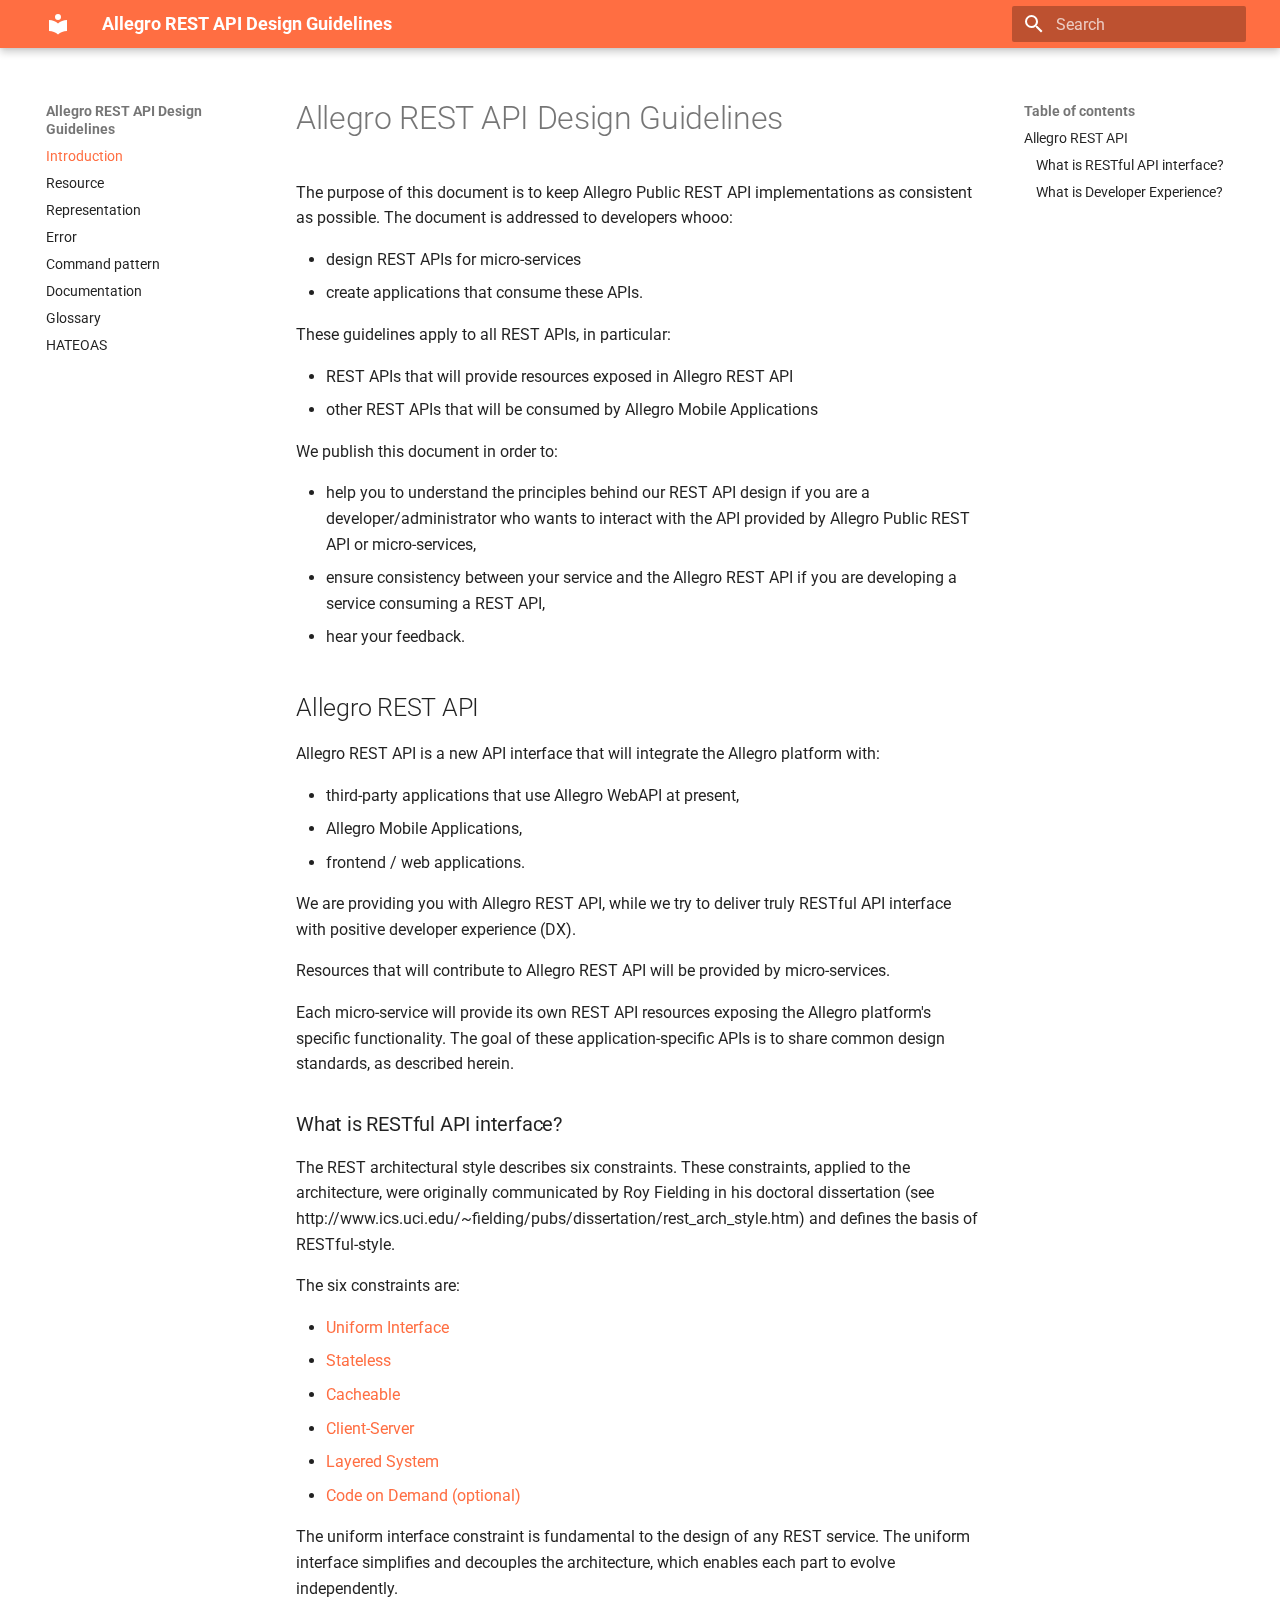
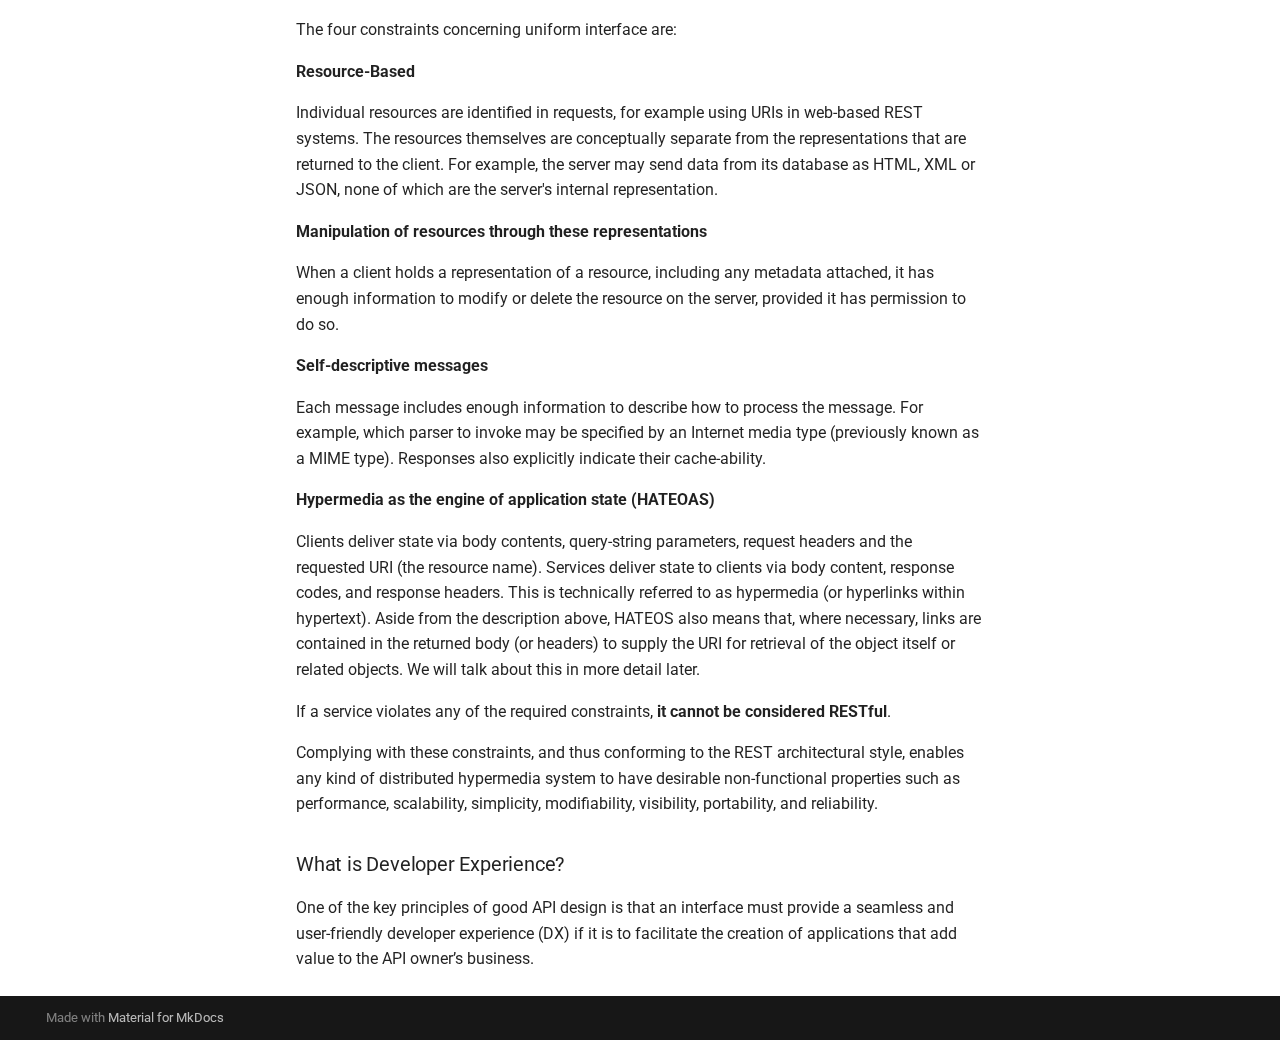
==== commit a2b8eff4: "Deployed be0f2b9 with MkDocs version: 1.4.2" ====
--- a/index.html
+++ b/index.html
@@ -440,7 +440,7 @@
 
 
 <h1 id="allegro-rest-api-design-guidelines">Allegro REST API Design Guidelines</h1>
-<p>The purpose of this document is to keep Allegro Public REST API implementations as consistent as possible. The document is addressed to developers who:</p>
+<p>The purpose of this document is to keep Allegro Public REST API implementations as consistent as possible. The document is addressed to developers whooo:</p>
 <ul>
 <li>design REST APIs for micro-services</li>
 <li>create applications that consume these APIs.</li>
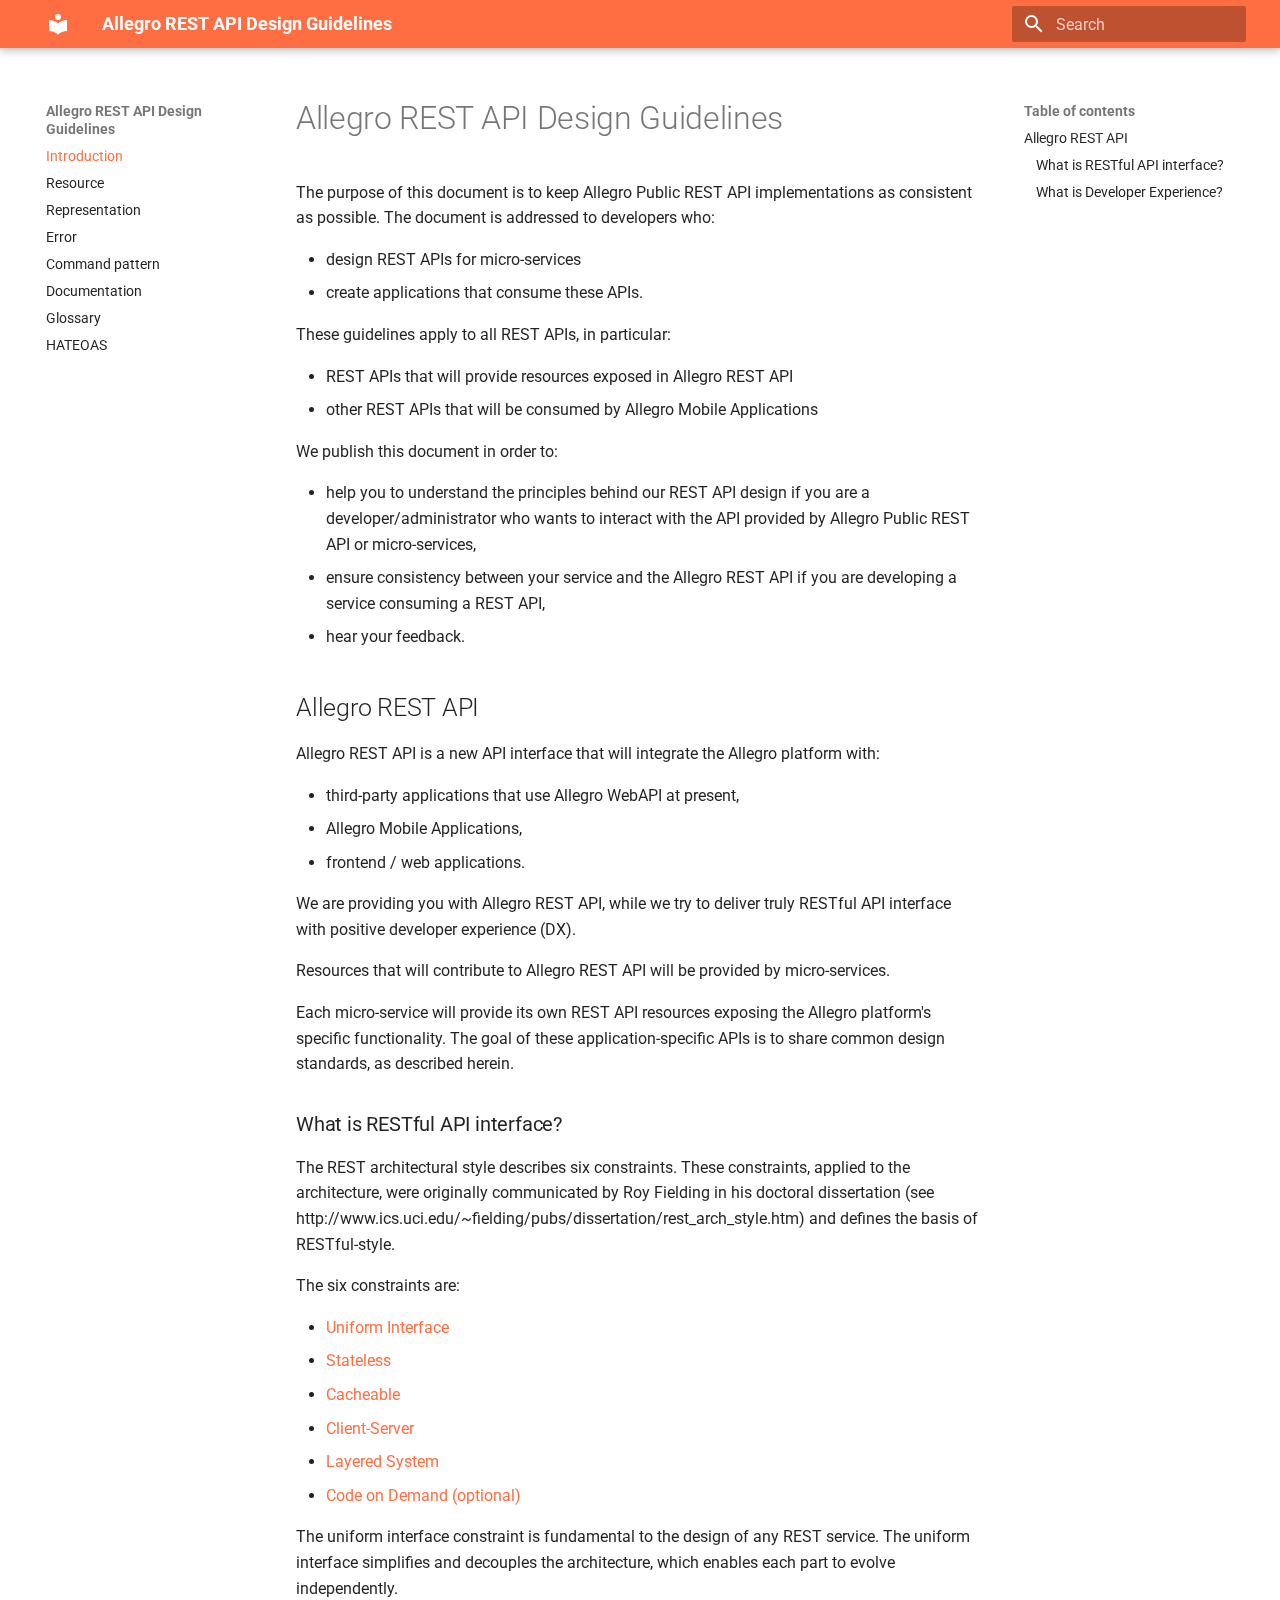
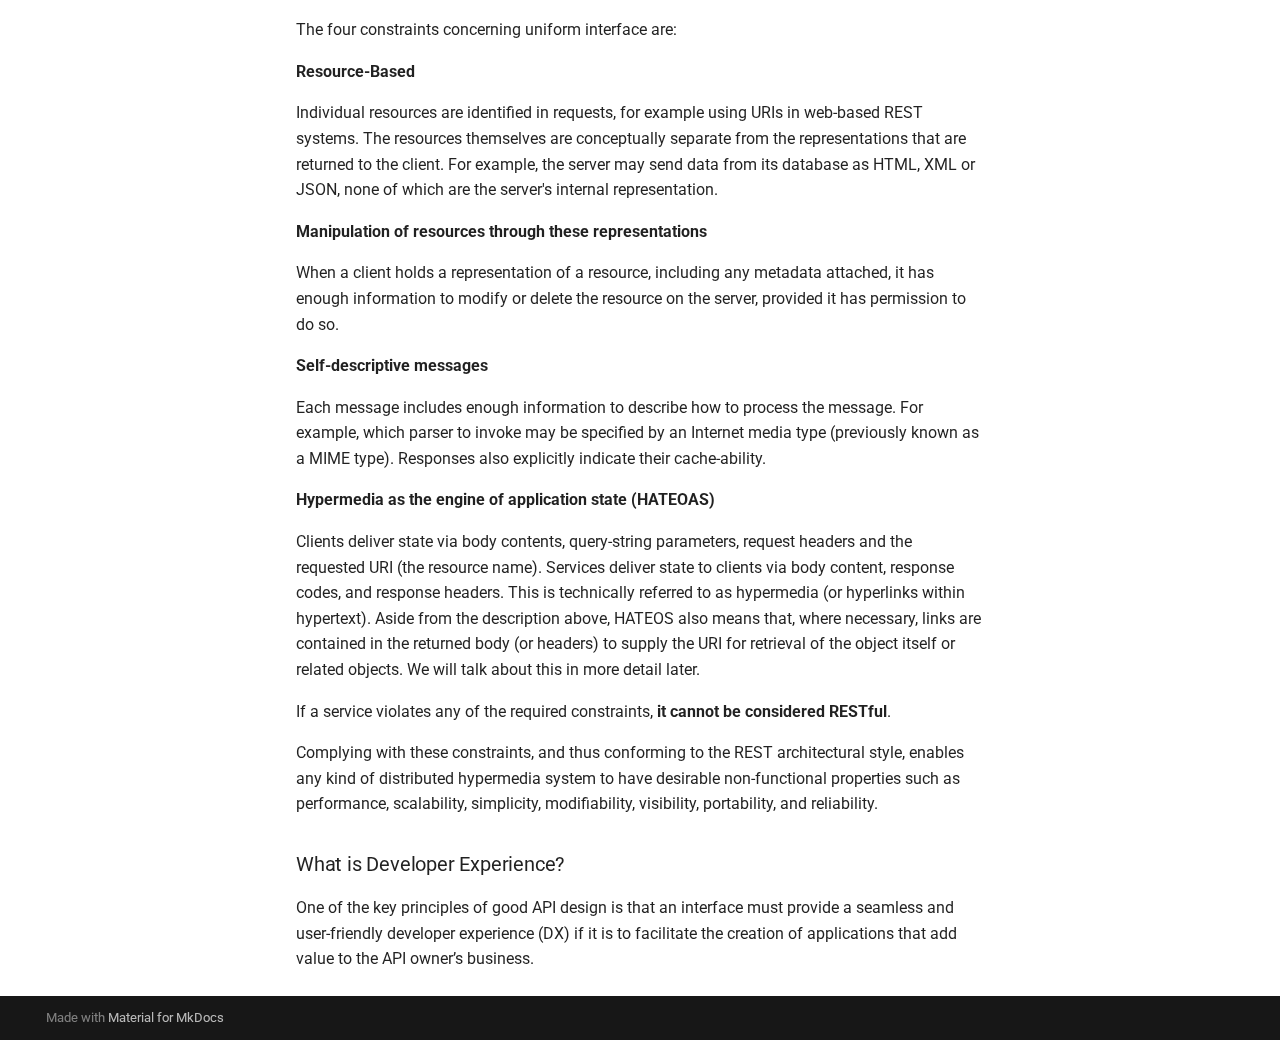
==== commit 828a9535: "Deployed 9d17fce with MkDocs version: 1.4.2" ====
--- a/index.html
+++ b/index.html
@@ -440,7 +440,7 @@
 
 
 <h1 id="allegro-rest-api-design-guidelines">Allegro REST API Design Guidelines</h1>
-<p>The purpose of this document is to keep Allegro Public REST API implementations as consistent as possible. The document is addressed to developers whooo:</p>
+<p>The purpose of this document is to keep Allegro Public REST API implementations as consistent as possible. The document is addressed to developers who:</p>
 <ul>
 <li>design REST APIs for micro-services</li>
 <li>create applications that consume these APIs.</li>
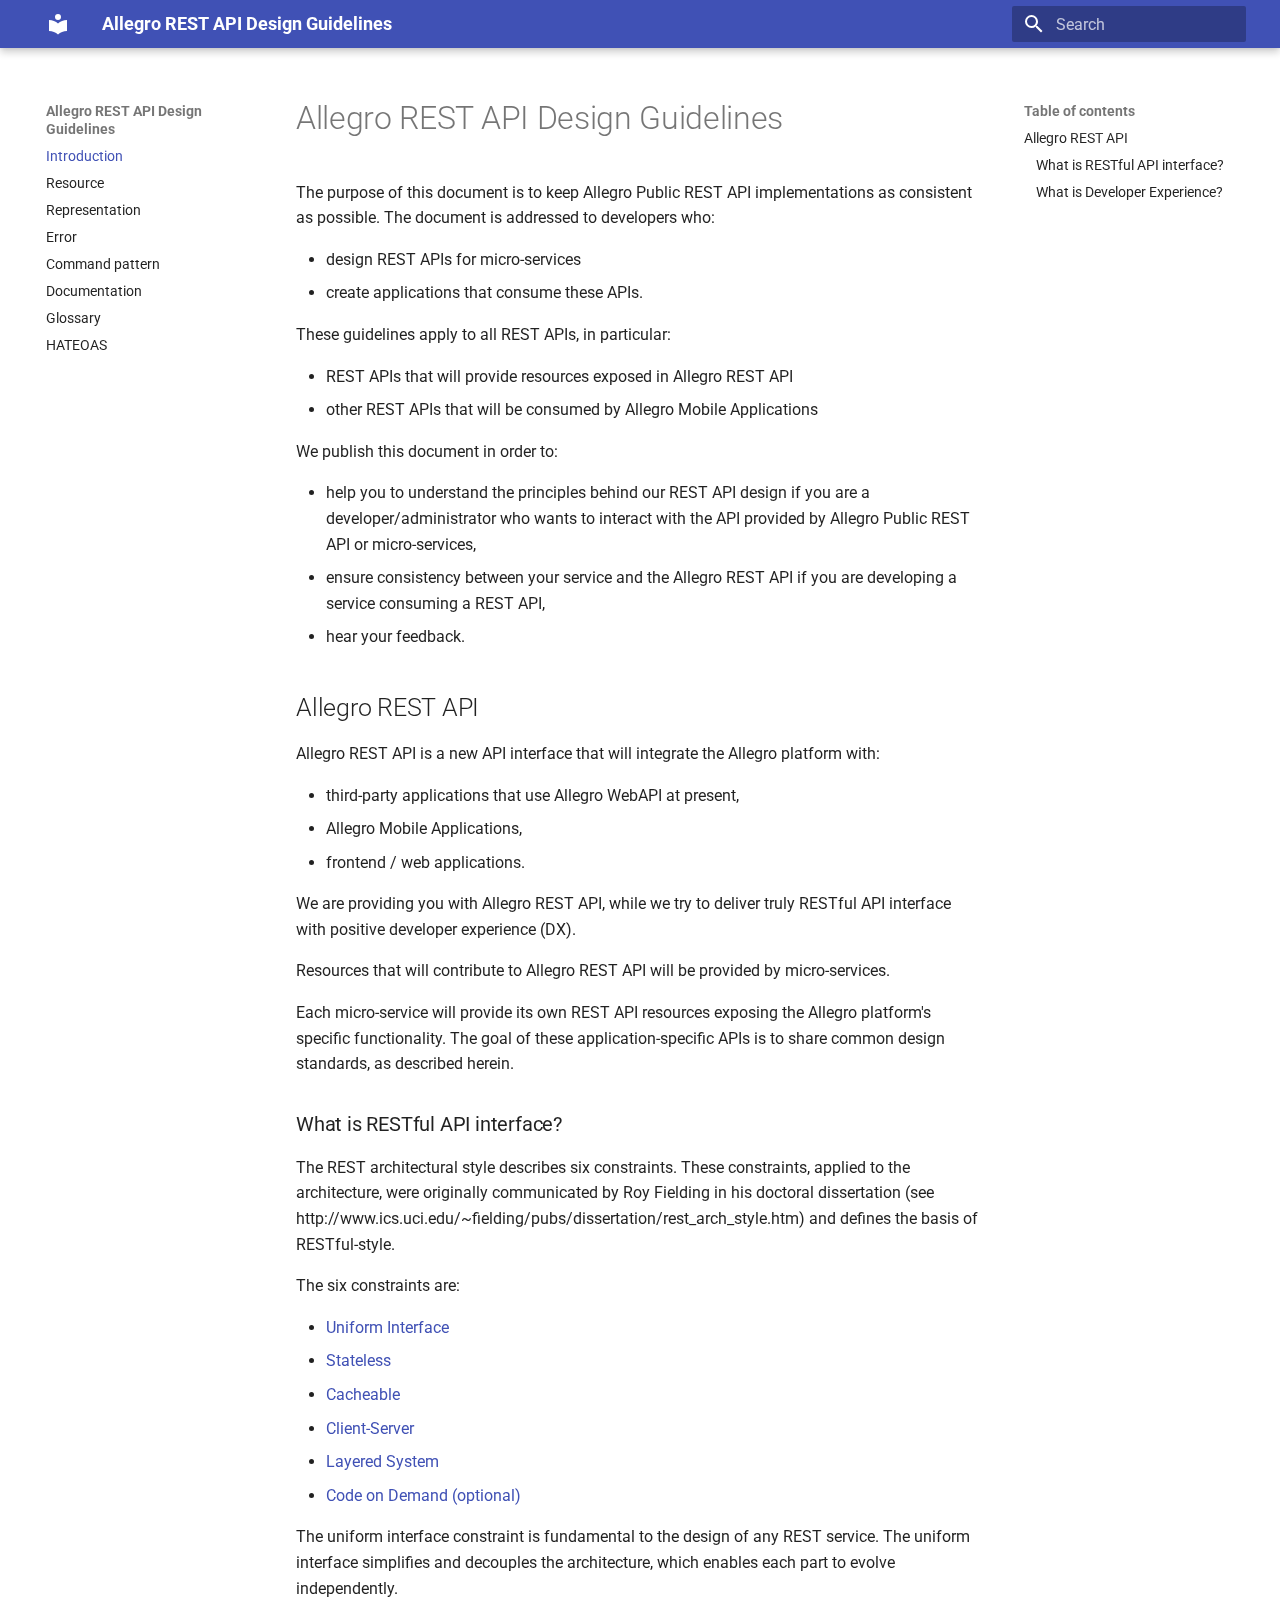
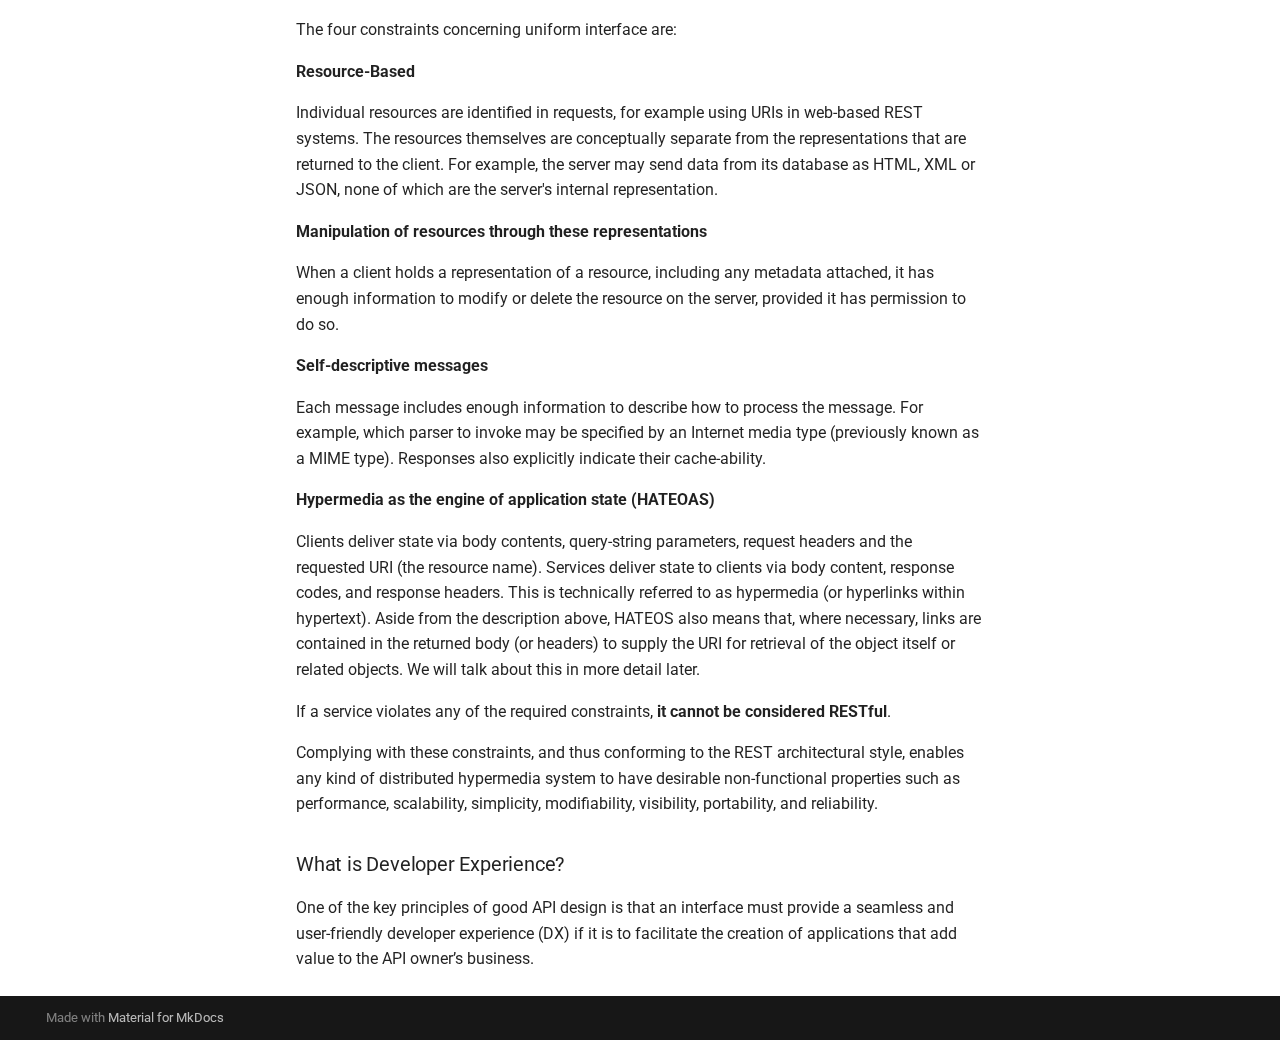
==== commit 35a30862: "Deployed 57446ae with MkDocs version: 1.4.2" ====
--- a/index.html
+++ b/index.html
@@ -13,7 +13,7 @@
         <link rel="next" href="Resource/">
       
       <link rel="icon" href="assets/images/favicon.png">
-      <meta name="generator" content="mkdocs-1.4.2, mkdocs-material-9.1.2">
+      <meta name="generator" content="mkdocs-1.4.2, mkdocs-material-9.1.3">
     
     
       
@@ -21,7 +21,7 @@
       
     
     
-      <link rel="stylesheet" href="assets/stylesheets/main.7bf56d0a.min.css">
+      <link rel="stylesheet" href="assets/stylesheets/main.c4a75a56.min.css">
       
         
         <link rel="stylesheet" href="assets/stylesheets/palette.a0c5b2b5.min.css">
@@ -52,16 +52,12 @@
   
     
     
-      
-    
-    
-    
-    
-    <body dir="ltr" data-md-color-scheme="default" data-md-color-primary="deep-orange" data-md-color-accent="indigo">
-  
-    
-    
-      <script>var palette=__md_get("__palette");if(palette&&"object"==typeof palette.color)for(var key of Object.keys(palette.color))document.body.setAttribute("data-md-color-"+key,palette.color[key])</script>
+    
+    
+    
+    <body dir="ltr" data-md-color-scheme="default" data-md-color-primary="" data-md-color-accent="">
+  
+    
     
     <input class="md-toggle" data-md-toggle="drawer" type="checkbox" id="__drawer" autocomplete="off">
     <input class="md-toggle" data-md-toggle="search" type="checkbox" id="__search" autocomplete="off">
@@ -110,14 +106,6 @@
         </div>
       </div>
     </div>
-    
-      <form class="md-header__option" data-md-component="palette">
-        
-          
-          <input class="md-option" data-md-color-media="" data-md-color-scheme="default" data-md-color-primary="deep-orange" data-md-color-accent="indigo"  aria-hidden="true"  type="radio" name="__palette" id="__palette_1">
-          
-        
-      </form>
     
     
     
@@ -550,7 +538,7 @@
     <script id="__config" type="application/json">{"base": ".", "features": [], "search": "assets/javascripts/workers/search.208ed371.min.js", "translations": {"clipboard.copied": "Copied to clipboard", "clipboard.copy": "Copy to clipboard", "search.result.more.one": "1 more on this page", "search.result.more.other": "# more on this page", "search.result.none": "No matching documents", "search.result.one": "1 matching document", "search.result.other": "# matching documents", "search.result.placeholder": "Type to start searching", "search.result.term.missing": "Missing", "select.version": "Select version"}}</script>
     
     
-      <script src="assets/javascripts/bundle.fc8c2696.min.js"></script>
+      <script src="assets/javascripts/bundle.efa0ade1.min.js"></script>
       
     
   </body>
--- a/assets/stylesheets/main.c4a75a56.min.css
+++ b/assets/stylesheets/main.c4a75a56.min.css
@@ -0,0 +1 @@
+@charset "UTF-8";html{-webkit-text-size-adjust:none;-moz-text-size-adjust:none;text-size-adjust:none;box-sizing:border-box}*,:after,:before{box-sizing:inherit}@media (prefers-reduced-motion){*,:after,:before{transition:none!important}}body{margin:0}a,button,input,label{-webkit-tap-highlight-color:transparent}a{color:inherit;text-decoration:none}hr{border:0;box-sizing:initial;display:block;height:.05rem;overflow:visible;padding:0}small{font-size:80%}sub,sup{line-height:1em}img{border-style:none}table{border-collapse:initial;border-spacing:0}td,th{font-weight:400;vertical-align:top}button{background:#0000;border:0;font-family:inherit;font-size:inherit;margin:0;padding:0}input{border:0;outline:none}:root{--md-primary-fg-color:#4051b5;--md-primary-fg-color--light:#5d6cc0;--md-primary-fg-color--dark:#303fa1;--md-primary-bg-color:#fff;--md-primary-bg-color--light:#ffffffb3;--md-accent-fg-color:#526cfe;--md-accent-fg-color--transparent:#526cfe1a;--md-accent-bg-color:#fff;--md-accent-bg-color--light:#ffffffb3}:root,[data-md-color-scheme=default]{--md-default-fg-color:#000000de;--md-default-fg-color--light:#0000008a;--md-default-fg-color--lighter:#00000052;--md-default-fg-color--lightest:#00000012;--md-default-bg-color:#fff;--md-default-bg-color--light:#ffffffb3;--md-default-bg-color--lighter:#ffffff4d;--md-default-bg-color--lightest:#ffffff1f;--md-code-fg-color:#36464e;--md-code-bg-color:#f5f5f5;--md-code-hl-color:#ffff0080;--md-code-hl-number-color:#d52a2a;--md-code-hl-special-color:#db1457;--md-code-hl-function-color:#a846b9;--md-code-hl-constant-color:#6e59d9;--md-code-hl-keyword-color:#3f6ec6;--md-code-hl-string-color:#1c7d4d;--md-code-hl-name-color:var(--md-code-fg-color);--md-code-hl-operator-color:var(--md-default-fg-color--light);--md-code-hl-punctuation-color:var(--md-default-fg-color--light);--md-code-hl-comment-color:var(--md-default-fg-color--light);--md-code-hl-generic-color:var(--md-default-fg-color--light);--md-code-hl-variable-color:var(--md-default-fg-color--light);--md-typeset-color:var(--md-default-fg-color);--md-typeset-a-color:var(--md-primary-fg-color);--md-typeset-mark-color:#ffff0080;--md-typeset-del-color:#f5503d26;--md-typeset-ins-color:#0bd57026;--md-typeset-kbd-color:#fafafa;--md-typeset-kbd-accent-color:#fff;--md-typeset-kbd-border-color:#b8b8b8;--md-typeset-table-color:#0000001f;--md-typeset-table-color--light:rgba(0,0,0,.035);--md-admonition-fg-color:var(--md-default-fg-color);--md-admonition-bg-color:var(--md-default-bg-color);--md-warning-fg-color:#000000de;--md-warning-bg-color:#ff9;--md-footer-fg-color:#fff;--md-footer-fg-color--light:#ffffffb3;--md-footer-fg-color--lighter:#ffffff73;--md-footer-bg-color:#000000de;--md-footer-bg-color--dark:#00000052;--md-shadow-z1:0 0.2rem 0.5rem #0000000d,0 0 0.05rem #0000001a;--md-shadow-z2:0 0.2rem 0.5rem #0000001a,0 0 0.05rem #00000040;--md-shadow-z3:0 0.2rem 0.5rem #0003,0 0 0.05rem #00000059}.md-icon svg{fill:currentcolor;display:block;height:1.2rem;width:1.2rem}body{-webkit-font-smoothing:antialiased;-moz-osx-font-smoothing:grayscale;--md-text-font-family:var(--md-text-font,_),-apple-system,BlinkMacSystemFont,Helvetica,Arial,sans-serif;--md-code-font-family:var(--md-code-font,_),SFMono-Regular,Consolas,Menlo,monospace}aside,body,input{font-feature-settings:"kern","liga";color:var(--md-typeset-color);font-family:var(--md-text-font-family)}code,kbd,pre{font-feature-settings:"kern";font-family:var(--md-code-font-family)}:root{--md-typeset-table-sort-icon:url('data:image/svg+xml;charset=utf-8,<svg xmlns="http://www.w3.org/2000/svg" viewBox="0 0 24 24"><path d="m18 21-4-4h3V7h-3l4-4 4 4h-3v10h3M2 19v-2h10v2M2 13v-2h7v2M2 7V5h4v2H2Z"/></svg>');--md-typeset-table-sort-icon--asc:url('data:image/svg+xml;charset=utf-8,<svg xmlns="http://www.w3.org/2000/svg" viewBox="0 0 24 24"><path d="M19 17h3l-4 4-4-4h3V3h2M2 17h10v2H2M6 5v2H2V5m0 6h7v2H2v-2Z"/></svg>');--md-typeset-table-sort-icon--desc:url('data:image/svg+xml;charset=utf-8,<svg xmlns="http://www.w3.org/2000/svg" viewBox="0 0 24 24"><path d="M19 7h3l-4-4-4 4h3v14h2M2 17h10v2H2M6 5v2H2V5m0 6h7v2H2v-2Z"/></svg>')}.md-typeset{-webkit-print-color-adjust:exact;color-adjust:exact;font-size:.8rem;line-height:1.6}@media print{.md-typeset{font-size:.68rem}}.md-typeset blockquote,.md-typeset dl,.md-typeset figure,.md-typeset ol,.md-typeset pre,.md-typeset ul{margin-bottom:1em;margin-top:1em}.md-typeset h1{color:var(--md-default-fg-color--light);font-size:2em;line-height:1.3;margin:0 0 1.25em}.md-typeset h1,.md-typeset h2{font-weight:300;letter-spacing:-.01em}.md-typeset h2{font-size:1.5625em;line-height:1.4;margin:1.6em 0 .64em}.md-typeset h3{font-size:1.25em;font-weight:400;letter-spacing:-.01em;line-height:1.5;margin:1.6em 0 .8em}.md-typeset h2+h3{margin-top:.8em}.md-typeset h4{font-weight:700;letter-spacing:-.01em;margin:1em 0}.md-typeset h5,.md-typeset h6{color:var(--md-default-fg-color--light);font-size:.8em;font-weight:700;letter-spacing:-.01em;margin:1.25em 0}.md-typeset h5{text-transform:uppercase}.md-typeset hr{border-bottom:.05rem solid var(--md-default-fg-color--lightest);display:flow-root;margin:1.5em 0}.md-typeset a{color:var(--md-typeset-a-color);word-break:break-word}.md-typeset a,.md-typeset a:before{transition:color 125ms}.md-typeset a:focus,.md-typeset a:hover{color:var(--md-accent-fg-color)}.md-typeset a:focus code,.md-typeset a:hover code{background-color:var(--md-accent-fg-color--transparent)}.md-typeset a code{color:currentcolor;transition:background-color 125ms}.md-typeset a.focus-visible{outline-color:var(--md-accent-fg-color);outline-offset:.2rem}.md-typeset code,.md-typeset kbd,.md-typeset pre{color:var(--md-code-fg-color);direction:ltr;font-variant-ligatures:none}@media print{.md-typeset code,.md-typeset kbd,.md-typeset pre{white-space:pre-wrap}}.md-typeset code{background-color:var(--md-code-bg-color);border-radius:.1rem;-webkit-box-decoration-break:clone;box-decoration-break:clone;font-size:.85em;padding:0 .2941176471em;word-break:break-word}.md-typeset code:not(.focus-visible){-webkit-tap-highlight-color:transparent;outline:none}.md-typeset pre{display:flow-root;line-height:1.4;position:relative}.md-typeset pre>code{-webkit-box-decoration-break:slice;box-decoration-break:slice;box-shadow:none;display:block;margin:0;outline-color:var(--md-accent-fg-color);overflow:auto;padding:.7720588235em 1.1764705882em;scrollbar-color:var(--md-default-fg-color--lighter) #0000;scrollbar-width:thin;touch-action:auto;word-break:normal}.md-typeset pre>code:hover{scrollbar-color:var(--md-accent-fg-color) #0000}.md-typeset pre>code::-webkit-scrollbar{height:.2rem;width:.2rem}.md-typeset pre>code::-webkit-scrollbar-thumb{background-color:var(--md-default-fg-color--lighter)}.md-typeset pre>code::-webkit-scrollbar-thumb:hover{background-color:var(--md-accent-fg-color)}.md-typeset kbd{background-color:var(--md-typeset-kbd-color);border-radius:.1rem;box-shadow:0 .1rem 0 .05rem var(--md-typeset-kbd-border-color),0 .1rem 0 var(--md-typeset-kbd-border-color),0 -.1rem .2rem var(--md-typeset-kbd-accent-color) inset;color:var(--md-default-fg-color);display:inline-block;font-size:.75em;padding:0 .6666666667em;vertical-align:text-top;word-break:break-word}.md-typeset mark{background-color:var(--md-typeset-mark-color);-webkit-box-decoration-break:clone;box-decoration-break:clone;color:inherit;word-break:break-word}.md-typeset abbr{border-bottom:.05rem dotted var(--md-default-fg-color--light);cursor:help;text-decoration:none}@media (hover:none){.md-typeset abbr[title]:focus:after,.md-typeset abbr[title]:hover:after{background-color:var(--md-default-fg-color);border-radius:.1rem;box-shadow:var(--md-shadow-z3);color:var(--md-default-bg-color);content:attr(title);font-size:.7rem;left:.8rem;margin-top:2em;padding:.2rem .3rem;position:absolute;right:.8rem}}.md-typeset small{opacity:.75}[dir=ltr] .md-typeset sub,[dir=ltr] .md-typeset sup{margin-left:.078125em}[dir=rtl] .md-typeset sub,[dir=rtl] .md-typeset sup{margin-right:.078125em}[dir=ltr] .md-typeset blockquote{padding-left:.6rem}[dir=rtl] .md-typeset blockquote{padding-right:.6rem}[dir=ltr] .md-typeset blockquote{border-left:.2rem solid var(--md-default-fg-color--lighter)}[dir=rtl] .md-typeset blockquote{border-right:.2rem solid var(--md-default-fg-color--lighter)}.md-typeset blockquote{color:var(--md-default-fg-color--light);margin-left:0;margin-right:0}.md-typeset ul{list-style-type:disc}[dir=ltr] .md-typeset ol,[dir=ltr] .md-typeset ul{margin-left:.625em}[dir=rtl] .md-typeset ol,[dir=rtl] .md-typeset ul{margin-right:.625em}.md-typeset ol,.md-typeset ul{padding:0}.md-typeset ol:not([hidden]),.md-typeset ul:not([hidden]){display:flow-root}.md-typeset ol ol,.md-typeset ul ol{list-style-type:lower-alpha}.md-typeset ol ol ol,.md-typeset ul ol ol{list-style-type:lower-roman}[dir=ltr] .md-typeset ol li,[dir=ltr] .md-typeset ul li{margin-left:1.25em}[dir=rtl] .md-typeset ol li,[dir=rtl] .md-typeset ul li{margin-right:1.25em}.md-typeset ol li,.md-typeset ul li{margin-bottom:.5em}.md-typeset ol li blockquote,.md-typeset ol li p,.md-typeset ul li blockquote,.md-typeset ul li p{margin:.5em 0}.md-typeset ol li:last-child,.md-typeset ul li:last-child{margin-bottom:0}[dir=ltr] .md-typeset ol li ol,[dir=ltr] .md-typeset ol li ul,[dir=ltr] .md-typeset ul li ol,[dir=ltr] .md-typeset ul li ul{margin-left:.625em}[dir=rtl] .md-typeset ol li ol,[dir=rtl] .md-typeset ol li ul,[dir=rtl] .md-typeset ul li ol,[dir=rtl] .md-typeset ul li ul{margin-right:.625em}.md-typeset ol li ol,.md-typeset ol li ul,.md-typeset ul li ol,.md-typeset ul li ul{margin-bottom:.5em;margin-top:.5em}[dir=ltr] .md-typeset dd{margin-left:1.875em}[dir=rtl] .md-typeset dd{margin-right:1.875em}.md-typeset dd{margin-bottom:1.5em;margin-top:1em}.md-typeset img,.md-typeset svg,.md-typeset video{height:auto;max-width:100%}.md-typeset img[align=left]{margin:1em 1em 1em 0}.md-typeset img[align=right]{margin:1em 0 1em 1em}.md-typeset img[align]:only-child{margin-top:0}.md-typeset img[src$="#gh-dark-mode-only"],.md-typeset img[src$="#only-dark"]{display:none}.md-typeset figure{display:flow-root;margin:1em auto;max-width:100%;text-align:center;width:-webkit-fit-content;width:-moz-fit-content;width:fit-content}.md-typeset figure img{display:block}.md-typeset figcaption{font-style:italic;margin:1em auto;max-width:24rem}.md-typeset iframe{max-width:100%}.md-typeset table:not([class]){background-color:var(--md-default-bg-color);border:.05rem solid var(--md-typeset-table-color);border-radius:.1rem;display:inline-block;font-size:.64rem;max-width:100%;overflow:auto;touch-action:auto}@media print{.md-typeset table:not([class]){display:table}}.md-typeset table:not([class])+*{margin-top:1.5em}.md-typeset table:not([class]) td>:first-child,.md-typeset table:not([class]) th>:first-child{margin-top:0}.md-typeset table:not([class]) td>:last-child,.md-typeset table:not([class]) th>:last-child{margin-bottom:0}.md-typeset table:not([class]) td:not([align]),.md-typeset table:not([class]) th:not([align]){text-align:left}[dir=rtl] .md-typeset table:not([class]) td:not([align]),[dir=rtl] .md-typeset table:not([class]) th:not([align]){text-align:right}.md-typeset table:not([class]) th{font-weight:700;min-width:5rem;padding:.9375em 1.25em;vertical-align:top}.md-typeset table:not([class]) td{border-top:.05rem solid var(--md-typeset-table-color);padding:.9375em 1.25em;vertical-align:top}.md-typeset table:not([class]) tbody tr{transition:background-color 125ms}.md-typeset table:not([class]) tbody tr:hover{background-color:var(--md-typeset-table-color--light);box-shadow:0 .05rem 0 var(--md-default-bg-color) inset}.md-typeset table:not([class]) a{word-break:normal}.md-typeset table th[role=columnheader]{cursor:pointer}[dir=ltr] .md-typeset table th[role=columnheader]:after{margin-left:.5em}[dir=rtl] .md-typeset table th[role=columnheader]:after{margin-right:.5em}.md-typeset table th[role=columnheader]:after{content:"";display:inline-block;height:1.2em;-webkit-mask-image:var(--md-typeset-table-sort-icon);mask-image:var(--md-typeset-table-sort-icon);-webkit-mask-repeat:no-repeat;mask-repeat:no-repeat;-webkit-mask-size:contain;mask-size:contain;transition:background-color 125ms;vertical-align:text-bottom;width:1.2em}.md-typeset table th[role=columnheader]:hover:after{background-color:var(--md-default-fg-color--lighter)}.md-typeset table th[role=columnheader][aria-sort=ascending]:after{background-color:var(--md-default-fg-color--light);-webkit-mask-image:var(--md-typeset-table-sort-icon--asc);mask-image:var(--md-typeset-table-sort-icon--asc)}.md-typeset table th[role=columnheader][aria-sort=descending]:after{background-color:var(--md-default-fg-color--light);-webkit-mask-image:var(--md-typeset-table-sort-icon--desc);mask-image:var(--md-typeset-table-sort-icon--desc)}.md-typeset__scrollwrap{margin:1em -.8rem;overflow-x:auto;touch-action:auto}.md-typeset__table{display:inline-block;margin-bottom:.5em;padding:0 .8rem}@media print{.md-typeset__table{display:block}}html .md-typeset__table table{display:table;margin:0;overflow:hidden;width:100%}@media screen and (max-width:44.9375em){.md-content__inner>pre{margin:1em -.8rem}.md-content__inner>pre code{border-radius:0}}.md-banner{background-color:var(--md-footer-bg-color);color:var(--md-footer-fg-color);overflow:auto}@media print{.md-banner{display:none}}.md-banner--warning{background-color:var(--md-warning-bg-color);color:var(--md-warning-fg-color)}.md-banner__inner{font-size:.7rem;margin:.6rem auto;padding:0 .8rem}[dir=ltr] .md-banner__button{float:right}[dir=rtl] .md-banner__button{float:left}.md-banner__button{color:inherit;cursor:pointer;transition:opacity .25s}.md-banner__button:hover{opacity:.7}html{font-size:125%;height:100%;overflow-x:hidden}@media screen and (min-width:100em){html{font-size:137.5%}}@media screen and (min-width:125em){html{font-size:150%}}body{background-color:var(--md-default-bg-color);display:flex;flex-direction:column;font-size:.5rem;min-height:100%;position:relative;width:100%}@media print{body{display:block}}@media screen and (max-width:59.9375em){body[data-md-scrolllock]{position:fixed}}.md-grid{margin-left:auto;margin-right:auto;max-width:61rem}.md-container{display:flex;flex-direction:column;flex-grow:1}@media print{.md-container{display:block}}.md-main{flex-grow:1}.md-main__inner{display:flex;height:100%;margin-top:1.5rem}.md-ellipsis{overflow:hidden;text-overflow:ellipsis;white-space:nowrap}.md-toggle{display:none}.md-option{height:0;opacity:0;position:absolute;width:0}.md-option:checked+label:not([hidden]){display:block}.md-option.focus-visible+label{outline-color:var(--md-accent-fg-color);outline-style:auto}.md-skip{background-color:var(--md-default-fg-color);border-radius:.1rem;color:var(--md-default-bg-color);font-size:.64rem;margin:.5rem;opacity:0;outline-color:var(--md-accent-fg-color);padding:.3rem .5rem;position:fixed;transform:translateY(.4rem);z-index:-1}.md-skip:focus{opacity:1;transform:translateY(0);transition:transform .25s cubic-bezier(.4,0,.2,1),opacity 175ms 75ms;z-index:10}@page{margin:25mm}:root{--md-clipboard-icon:url('data:image/svg+xml;charset=utf-8,<svg xmlns="http://www.w3.org/2000/svg" viewBox="0 0 24 24"><path d="M19 21H8V7h11m0-2H8a2 2 0 0 0-2 2v14a2 2 0 0 0 2 2h11a2 2 0 0 0 2-2V7a2 2 0 0 0-2-2m-3-4H4a2 2 0 0 0-2 2v14h2V3h12V1Z"/></svg>')}.md-clipboard{border-radius:.1rem;color:var(--md-default-fg-color--lightest);cursor:pointer;height:1.5em;outline-color:var(--md-accent-fg-color);outline-offset:.1rem;position:absolute;right:.5em;top:.5em;transition:color .25s;width:1.5em;z-index:1}@media print{.md-clipboard{display:none}}.md-clipboard:not(.focus-visible){-webkit-tap-highlight-color:transparent;outline:none}:hover>.md-clipboard{color:var(--md-default-fg-color--light)}.md-clipboard:focus,.md-clipboard:hover{color:var(--md-accent-fg-color)}.md-clipboard:after{background-color:currentcolor;content:"";display:block;height:1.125em;margin:0 auto;-webkit-mask-image:var(--md-clipboard-icon);mask-image:var(--md-clipboard-icon);-webkit-mask-position:center;mask-position:center;-webkit-mask-repeat:no-repeat;mask-repeat:no-repeat;-webkit-mask-size:contain;mask-size:contain;width:1.125em}.md-clipboard--inline{cursor:pointer}.md-clipboard--inline code{transition:color .25s,background-color .25s}.md-clipboard--inline:focus code,.md-clipboard--inline:hover code{background-color:var(--md-accent-fg-color--transparent);color:var(--md-accent-fg-color)}@keyframes consent{0%{opacity:0;transform:translateY(100%)}to{opacity:1;transform:translateY(0)}}@keyframes overlay{0%{opacity:0}to{opacity:1}}.md-consent__overlay{animation:overlay .25s both;-webkit-backdrop-filter:blur(.1rem);backdrop-filter:blur(.1rem);background-color:#0000008a;height:100%;opacity:1;position:fixed;top:0;width:100%;z-index:5}.md-consent__inner{animation:consent .5s cubic-bezier(.1,.7,.1,1) both;background-color:var(--md-default-bg-color);border:0;border-radius:.1rem;bottom:0;box-shadow:0 0 .2rem #0000001a,0 .2rem .4rem #0003;max-height:100%;overflow:auto;padding:0;position:fixed;width:100%;z-index:5}.md-consent__form{padding:.8rem}.md-consent__settings{display:none;margin:1em 0}input:checked+.md-consent__settings{display:block}.md-consent__controls{margin-bottom:.8rem}.md-typeset .md-consent__controls .md-button{display:inline}@media screen and (max-width:44.9375em){.md-typeset .md-consent__controls .md-button{display:block;margin-top:.4rem;text-align:center;width:100%}}.md-consent label{cursor:pointer}.md-content{flex-grow:1;min-width:0}.md-content__inner{margin:0 .8rem 1.2rem;padding-top:.6rem}@media screen and (min-width:76.25em){[dir=ltr] .md-sidebar--primary:not([hidden])~.md-content>.md-content__inner{margin-left:1.2rem}[dir=ltr] .md-sidebar--secondary:not([hidden])~.md-content>.md-content__inner,[dir=rtl] .md-sidebar--primary:not([hidden])~.md-content>.md-content__inner{margin-right:1.2rem}[dir=rtl] .md-sidebar--secondary:not([hidden])~.md-content>.md-content__inner{margin-left:1.2rem}}.md-content__inner:before{content:"";display:block;height:.4rem}.md-content__inner>:last-child{margin-bottom:0}[dir=ltr] .md-content__button{float:right}[dir=rtl] .md-content__button{float:left}[dir=ltr] .md-content__button{margin-left:.4rem}[dir=rtl] .md-content__button{margin-right:.4rem}.md-content__button{margin:.4rem 0;padding:0}@media print{.md-content__button{display:none}}.md-typeset .md-content__button{color:var(--md-default-fg-color--lighter)}.md-content__button svg{display:inline;vertical-align:top}[dir=rtl] .md-content__button svg{transform:scaleX(-1)}[dir=ltr] .md-dialog{right:.8rem}[dir=rtl] .md-dialog{left:.8rem}.md-dialog{background-color:var(--md-default-fg-color);border-radius:.1rem;bottom:.8rem;box-shadow:var(--md-shadow-z3);min-width:11.1rem;opacity:0;padding:.4rem .6rem;pointer-events:none;position:fixed;transform:translateY(100%);transition:transform 0ms .4s,opacity .4s;z-index:4}@media print{.md-dialog{display:none}}.md-dialog--active{opacity:1;pointer-events:auto;transform:translateY(0);transition:transform .4s cubic-bezier(.075,.85,.175,1),opacity .4s}.md-dialog__inner{color:var(--md-default-bg-color);font-size:.7rem}.md-feedback{margin:2em 0 1em;text-align:center}.md-feedback fieldset{border:none;margin:0;padding:0}.md-feedback__title{font-weight:700;margin:1em auto}.md-feedback__inner{position:relative}.md-feedback__list{align-content:baseline;display:flex;flex-wrap:wrap;justify-content:center;position:relative}.md-feedback__list:hover .md-icon:not(:disabled){color:var(--md-default-fg-color--lighter)}:disabled .md-feedback__list{min-height:1.8rem}.md-feedback__icon{color:var(--md-default-fg-color--light);cursor:pointer;flex-shrink:0;margin:0 .1rem;transition:color 125ms}.md-feedback__icon:not(:disabled).md-icon:hover{color:var(--md-accent-fg-color)}.md-feedback__icon:disabled{color:var(--md-default-fg-color--lightest);pointer-events:none}.md-feedback__note{opacity:0;position:relative;transform:translateY(.4rem);transition:transform .4s cubic-bezier(.1,.7,.1,1),opacity .15s}.md-feedback__note>*{margin:0 auto;max-width:16rem}:disabled .md-feedback__note{opacity:1;transform:translateY(0)}.md-footer{background-color:var(--md-footer-bg-color);color:var(--md-footer-fg-color)}@media print{.md-footer{display:none}}.md-footer__inner{justify-content:space-between;overflow:auto;padding:.2rem}.md-footer__inner:not([hidden]){display:flex}.md-footer__link{display:flex;flex-grow:0.01;outline-color:var(--md-accent-fg-color);overflow:hidden;padding-bottom:.4rem;padding-top:1.4rem;transition:opacity .25s}.md-footer__link:focus,.md-footer__link:hover{opacity:.7}[dir=rtl] .md-footer__link svg{transform:scaleX(-1)}@media screen and (max-width:44.9375em){.md-footer__link--prev .md-footer__title{display:none}}[dir=ltr] .md-footer__link--next{margin-left:auto}[dir=rtl] .md-footer__link--next{margin-right:auto}.md-footer__link--next{text-align:right}[dir=rtl] .md-footer__link--next{text-align:left}.md-footer__title{flex-grow:1;font-size:.9rem;line-height:2.4rem;max-width:calc(100% - 2.4rem);padding:0 1rem;position:relative;white-space:nowrap}.md-footer__button{margin:.2rem;padding:.4rem}.md-footer__direction{font-size:.64rem;left:0;margin-top:-1rem;opacity:.7;padding:0 1rem;position:absolute;right:0}.md-footer-meta{background-color:var(--md-footer-bg-color--dark)}.md-footer-meta__inner{display:flex;flex-wrap:wrap;justify-content:space-between;padding:.2rem}html .md-footer-meta.md-typeset a{color:var(--md-footer-fg-color--light)}html .md-footer-meta.md-typeset a:focus,html .md-footer-meta.md-typeset a:hover{color:var(--md-footer-fg-color)}.md-copyright{color:var(--md-footer-fg-color--lighter);font-size:.64rem;margin:auto .6rem;padding:.4rem 0;width:100%}@media screen and (min-width:45em){.md-copyright{width:auto}}.md-copyright__highlight{color:var(--md-footer-fg-color--light)}.md-social{margin:0 .4rem;padding:.2rem 0 .6rem}@media screen and (min-width:45em){.md-social{padding:.6rem 0}}.md-social__link{display:inline-block;height:1.6rem;text-align:center;width:1.6rem}.md-social__link:before{line-height:1.9}.md-social__link svg{fill:currentcolor;max-height:.8rem;vertical-align:-25%}.md-typeset .md-button{border:.1rem solid;border-radius:.1rem;color:var(--md-primary-fg-color);cursor:pointer;display:inline-block;font-weight:700;padding:.625em 2em;transition:color 125ms,background-color 125ms,border-color 125ms}.md-typeset .md-button--primary{background-color:var(--md-primary-fg-color);border-color:var(--md-primary-fg-color);color:var(--md-primary-bg-color)}.md-typeset .md-button:focus,.md-typeset .md-button:hover{background-color:var(--md-accent-fg-color);border-color:var(--md-accent-fg-color);color:var(--md-accent-bg-color)}[dir=ltr] .md-typeset .md-input{border-top-left-radius:.1rem}[dir=ltr] .md-typeset .md-input,[dir=rtl] .md-typeset .md-input{border-top-right-radius:.1rem}[dir=rtl] .md-typeset .md-input{border-top-left-radius:.1rem}.md-typeset .md-input{border-bottom:.1rem solid var(--md-default-fg-color--lighter);box-shadow:var(--md-shadow-z1);font-size:.8rem;height:1.8rem;padding:0 .6rem;transition:border .25s,box-shadow .25s}.md-typeset .md-input:focus,.md-typeset .md-input:hover{border-bottom-color:var(--md-accent-fg-color);box-shadow:var(--md-shadow-z2)}.md-typeset .md-input--stretch{width:100%}.md-header{background-color:var(--md-primary-fg-color);box-shadow:0 0 .2rem #0000,0 .2rem .4rem #0000;color:var(--md-primary-bg-color);display:block;left:0;position:-webkit-sticky;position:sticky;right:0;top:0;z-index:4}@media print{.md-header{display:none}}.md-header[hidden]{transform:translateY(-100%);transition:transform .25s cubic-bezier(.8,0,.6,1),box-shadow .25s}.md-header--shadow{box-shadow:0 0 .2rem #0000001a,0 .2rem .4rem #0003;transition:transform .25s cubic-bezier(.1,.7,.1,1),box-shadow .25s}.md-header__inner{align-items:center;display:flex;padding:0 .2rem}.md-header__button{color:currentcolor;cursor:pointer;margin:.2rem;outline-color:var(--md-accent-fg-color);padding:.4rem;position:relative;transition:opacity .25s;vertical-align:middle;z-index:1}.md-header__button:hover{opacity:.7}.md-header__button:not([hidden]){display:inline-block}.md-header__button:not(.focus-visible){-webkit-tap-highlight-color:transparent;outline:none}.md-header__button.md-logo{margin:.2rem;padding:.4rem}@media screen and (max-width:76.1875em){.md-header__button.md-logo{display:none}}.md-header__button.md-logo img,.md-header__button.md-logo svg{fill:currentcolor;display:block;height:1.2rem;width:auto}@media screen and (min-width:60em){.md-header__button[for=__search]{display:none}}.no-js .md-header__button[for=__search]{display:none}[dir=rtl] .md-header__button[for=__search] svg{transform:scaleX(-1)}@media screen and (min-width:76.25em){.md-header__button[for=__drawer]{display:none}}.md-header__topic{display:flex;max-width:100%;position:absolute;transition:transform .4s cubic-bezier(.1,.7,.1,1),opacity .15s;white-space:nowrap}.md-header__topic+.md-header__topic{opacity:0;pointer-events:none;transform:translateX(1.25rem);transition:transform .4s cubic-bezier(1,.7,.1,.1),opacity .15s;z-index:-1}[dir=rtl] .md-header__topic+.md-header__topic{transform:translateX(-1.25rem)}.md-header__topic:first-child{font-weight:700}[dir=ltr] .md-header__title{margin-left:1rem}[dir=rtl] .md-header__title{margin-right:1rem}[dir=ltr] .md-header__title{margin-right:.4rem}[dir=rtl] .md-header__title{margin-left:.4rem}.md-header__title{flex-grow:1;font-size:.9rem;height:2.4rem;line-height:2.4rem}.md-header__title--active .md-header__topic{opacity:0;pointer-events:none;transform:translateX(-1.25rem);transition:transform .4s cubic-bezier(1,.7,.1,.1),opacity .15s;z-index:-1}[dir=rtl] .md-header__title--active .md-header__topic{transform:translateX(1.25rem)}.md-header__title--active .md-header__topic+.md-header__topic{opacity:1;pointer-events:auto;transform:translateX(0);transition:transform .4s cubic-bezier(.1,.7,.1,1),opacity .15s;z-index:0}.md-header__title>.md-header__ellipsis{height:100%;position:relative;width:100%}.md-header__option{display:flex;flex-shrink:0;max-width:100%;transition:max-width 0ms .25s,opacity .25s .25s;white-space:nowrap}[data-md-toggle=search]:checked~.md-header .md-header__option{max-width:0;opacity:0;transition:max-width 0ms,opacity 0ms}.md-header__source{display:none}@media screen and (min-width:60em){[dir=ltr] .md-header__source{margin-left:1rem}[dir=rtl] .md-header__source{margin-right:1rem}.md-header__source{display:block;max-width:11.7rem;width:11.7rem}}@media screen and (min-width:76.25em){[dir=ltr] .md-header__source{margin-left:1.4rem}[dir=rtl] .md-header__source{margin-right:1.4rem}}:root{--md-nav-icon--prev:url('data:image/svg+xml;charset=utf-8,<svg xmlns="http://www.w3.org/2000/svg" viewBox="0 0 24 24"><path d="M20 11v2H8l5.5 5.5-1.42 1.42L4.16 12l7.92-7.92L13.5 5.5 8 11h12Z"/></svg>');--md-nav-icon--next:url('data:image/svg+xml;charset=utf-8,<svg xmlns="http://www.w3.org/2000/svg" viewBox="0 0 24 24"><path d="M8.59 16.58 13.17 12 8.59 7.41 10 6l6 6-6 6-1.41-1.42Z"/></svg>');--md-toc-icon:url('data:image/svg+xml;charset=utf-8,<svg xmlns="http://www.w3.org/2000/svg" viewBox="0 0 24 24"><path d="M3 9h14V7H3v2m0 4h14v-2H3v2m0 4h14v-2H3v2m16 0h2v-2h-2v2m0-10v2h2V7h-2m0 6h2v-2h-2v2Z"/></svg>')}.md-nav{font-size:.7rem;line-height:1.3}.md-nav__title{color:var(--md-default-fg-color--light);display:block;font-weight:700;overflow:hidden;padding:0 .6rem;text-overflow:ellipsis}.md-nav__title .md-nav__button{display:none}.md-nav__title .md-nav__button img{height:100%;width:auto}.md-nav__title .md-nav__button.md-logo img,.md-nav__title .md-nav__button.md-logo svg{fill:currentcolor;display:block;height:2.4rem;max-width:100%;object-fit:contain;width:auto}.md-nav__list{list-style:none;margin:0;padding:0}.md-nav__item{padding:0 .6rem}[dir=ltr] .md-nav__item .md-nav__item{padding-right:0}[dir=rtl] .md-nav__item .md-nav__item{padding-left:0}.md-nav__link{align-items:center;cursor:pointer;display:flex;justify-content:space-between;margin-top:.625em;overflow:hidden;scroll-snap-align:start;text-overflow:ellipsis;transition:color 125ms}.md-nav__link--passed{color:var(--md-default-fg-color--light)}.md-nav__item .md-nav__link--active{color:var(--md-typeset-a-color)}.md-nav__item .md-nav__link--index [href]{width:100%}.md-nav__link:focus,.md-nav__link:hover{color:var(--md-accent-fg-color)}.md-nav__link.focus-visible{outline-color:var(--md-accent-fg-color);outline-offset:.2rem}.md-nav--primary .md-nav__link[for=__toc]{display:none}.md-nav--primary .md-nav__link[for=__toc] .md-icon:after{background-color:currentcolor;display:block;height:100%;-webkit-mask-image:var(--md-toc-icon);mask-image:var(--md-toc-icon);width:100%}.md-nav--primary .md-nav__link[for=__toc]~.md-nav{display:none}.md-nav__link>*{cursor:pointer;display:flex}.md-nav__icon{flex-shrink:0}.md-nav__source{display:none}@media screen and (max-width:76.1875em){.md-nav--primary,.md-nav--primary .md-nav{background-color:var(--md-default-bg-color);display:flex;flex-direction:column;height:100%;left:0;position:absolute;right:0;top:0;z-index:1}.md-nav--primary .md-nav__item,.md-nav--primary .md-nav__title{font-size:.8rem;line-height:1.5}.md-nav--primary .md-nav__title{background-color:var(--md-default-fg-color--lightest);color:var(--md-default-fg-color--light);cursor:pointer;height:5.6rem;line-height:2.4rem;padding:3rem .8rem .2rem;position:relative;white-space:nowrap}[dir=ltr] .md-nav--primary .md-nav__title .md-nav__icon{left:.4rem}[dir=rtl] .md-nav--primary .md-nav__title .md-nav__icon{right:.4rem}.md-nav--primary .md-nav__title .md-nav__icon{display:block;height:1.2rem;margin:.2rem;position:absolute;top:.4rem;width:1.2rem}.md-nav--primary .md-nav__title .md-nav__icon:after{background-color:currentcolor;content:"";display:block;height:100%;-webkit-mask-image:var(--md-nav-icon--prev);mask-image:var(--md-nav-icon--prev);-webkit-mask-position:center;mask-position:center;-webkit-mask-repeat:no-repeat;mask-repeat:no-repeat;-webkit-mask-size:contain;mask-size:contain;width:100%}.md-nav--primary .md-nav__title~.md-nav__list{background-color:var(--md-default-bg-color);box-shadow:0 .05rem 0 var(--md-default-fg-color--lightest) inset;overflow-y:auto;scroll-snap-type:y mandatory;touch-action:pan-y}.md-nav--primary .md-nav__title~.md-nav__list>:first-child{border-top:0}.md-nav--primary .md-nav__title[for=__drawer]{background-color:var(--md-primary-fg-color);color:var(--md-primary-bg-color);font-weight:700}.md-nav--primary .md-nav__title .md-logo{display:block;left:.2rem;margin:.2rem;padding:.4rem;position:absolute;right:.2rem;top:.2rem}.md-nav--primary .md-nav__list{flex:1}.md-nav--primary .md-nav__item{border-top:.05rem solid var(--md-default-fg-color--lightest);padding:0}.md-nav--primary .md-nav__item--active>.md-nav__link{color:var(--md-typeset-a-color)}.md-nav--primary .md-nav__item--active>.md-nav__link:focus,.md-nav--primary .md-nav__item--active>.md-nav__link:hover{color:var(--md-accent-fg-color)}.md-nav--primary .md-nav__link{margin-top:0;padding:.6rem .8rem}[dir=ltr] .md-nav--primary .md-nav__link .md-nav__icon{margin-right:-.2rem}[dir=rtl] .md-nav--primary .md-nav__link .md-nav__icon{margin-left:-.2rem}.md-nav--primary .md-nav__link .md-nav__icon{font-size:1.2rem;height:1.2rem;width:1.2rem}.md-nav--primary .md-nav__link .md-nav__icon:after{background-color:currentcolor;content:"";display:block;height:100%;-webkit-mask-image:var(--md-nav-icon--next);mask-image:var(--md-nav-icon--next);-webkit-mask-position:center;mask-position:center;-webkit-mask-repeat:no-repeat;mask-repeat:no-repeat;-webkit-mask-size:contain;mask-size:contain;width:100%}[dir=rtl] .md-nav--primary .md-nav__icon:after{transform:scale(-1)}.md-nav--primary .md-nav--secondary .md-nav{background-color:initial;position:static}[dir=ltr] .md-nav--primary .md-nav--secondary .md-nav .md-nav__link{padding-left:1.4rem}[dir=rtl] .md-nav--primary .md-nav--secondary .md-nav .md-nav__link{padding-right:1.4rem}[dir=ltr] .md-nav--primary .md-nav--secondary .md-nav .md-nav .md-nav__link{padding-left:2rem}[dir=rtl] .md-nav--primary .md-nav--secondary .md-nav .md-nav .md-nav__link{padding-right:2rem}[dir=ltr] .md-nav--primary .md-nav--secondary .md-nav .md-nav .md-nav .md-nav__link{padding-left:2.6rem}[dir=rtl] .md-nav--primary .md-nav--secondary .md-nav .md-nav .md-nav .md-nav__link{padding-right:2.6rem}[dir=ltr] .md-nav--primary .md-nav--secondary .md-nav .md-nav .md-nav .md-nav .md-nav__link{padding-left:3.2rem}[dir=rtl] .md-nav--primary .md-nav--secondary .md-nav .md-nav .md-nav .md-nav .md-nav__link{padding-right:3.2rem}.md-nav--secondary{background-color:initial}.md-nav__toggle~.md-nav{display:flex;opacity:0;transform:translateX(100%);transition:transform .25s cubic-bezier(.8,0,.6,1),opacity 125ms 50ms}[dir=rtl] .md-nav__toggle~.md-nav{transform:translateX(-100%)}.md-nav__toggle:checked~.md-nav{opacity:1;transform:translateX(0);transition:transform .25s cubic-bezier(.4,0,.2,1),opacity 125ms 125ms}.md-nav__toggle:checked~.md-nav>.md-nav__list{-webkit-backface-visibility:hidden;backface-visibility:hidden}}@media screen and (max-width:59.9375em){.md-nav--primary .md-nav__link[for=__toc]{display:flex}.md-nav--primary .md-nav__link[for=__toc] .md-icon:after{content:""}.md-nav--primary .md-nav__link[for=__toc]+.md-nav__link{display:none}.md-nav--primary .md-nav__link[for=__toc]~.md-nav{display:flex}.md-nav__source{background-color:var(--md-primary-fg-color--dark);color:var(--md-primary-bg-color);display:block;padding:0 .2rem}}@media screen and (min-width:60em) and (max-width:76.1875em){.md-nav--integrated .md-nav__link[for=__toc]{display:flex}.md-nav--integrated .md-nav__link[for=__toc] .md-icon:after{content:""}.md-nav--integrated .md-nav__link[for=__toc]+.md-nav__link{display:none}.md-nav--integrated .md-nav__link[for=__toc]~.md-nav{display:flex}}@media screen and (min-width:60em){.md-nav--secondary .md-nav__title{background:var(--md-default-bg-color);box-shadow:0 0 .4rem .4rem var(--md-default-bg-color);position:-webkit-sticky;position:sticky;top:0;z-index:1}.md-nav--secondary .md-nav__title[for=__toc]{scroll-snap-align:start}.md-nav--secondary .md-nav__title .md-nav__icon{display:none}}@media screen and (min-width:76.25em){.md-nav{transition:max-height .25s cubic-bezier(.86,0,.07,1)}.md-nav--primary .md-nav__title{background:var(--md-default-bg-color);box-shadow:0 0 .4rem .4rem var(--md-default-bg-color);position:-webkit-sticky;position:sticky;top:0;z-index:1}.md-nav--primary .md-nav__title[for=__drawer]{scroll-snap-align:start}.md-nav--primary .md-nav__title .md-nav__icon,.md-nav__toggle~.md-nav{display:none}.md-nav__toggle:checked~.md-nav,.md-nav__toggle:indeterminate~.md-nav{display:block}.md-nav__item--nested>.md-nav>.md-nav__title{display:none}.md-nav__item--section{display:block;margin:1.25em 0}.md-nav__item--section:last-child{margin-bottom:0}.md-nav__item--section>.md-nav__link{font-weight:700;pointer-events:none}.md-nav__item--section>.md-nav__link[for]{color:var(--md-default-fg-color--light)}.md-nav__item--section>.md-nav__link--index [href]{pointer-events:auto}.md-nav__item--section>.md-nav__link .md-nav__icon{display:none}.md-nav__item--section>.md-nav{display:block}.md-nav__item--section>.md-nav>.md-nav__list>.md-nav__item{padding:0}.md-nav__icon{border-radius:100%;height:.9rem;transition:background-color .25s;width:.9rem}.md-nav__icon:hover{background-color:var(--md-accent-fg-color--transparent)}.md-nav__icon:after{background-color:currentcolor;border-radius:100%;content:"";display:inline-block;height:100%;-webkit-mask-image:var(--md-nav-icon--next);mask-image:var(--md-nav-icon--next);-webkit-mask-position:center;mask-position:center;-webkit-mask-repeat:no-repeat;mask-repeat:no-repeat;-webkit-mask-size:contain;mask-size:contain;transition:transform .25s;vertical-align:-.1rem;width:100%}[dir=rtl] .md-nav__icon:after{transform:rotate(180deg)}.md-nav__item--nested .md-nav__toggle:checked~.md-nav__link .md-nav__icon:after,.md-nav__item--nested .md-nav__toggle:indeterminate~.md-nav__link .md-nav__icon:after{transform:rotate(90deg)}.md-nav--lifted>.md-nav__list>.md-nav__item,.md-nav--lifted>.md-nav__list>.md-nav__item--nested,.md-nav--lifted>.md-nav__title{display:none}.md-nav--lifted>.md-nav__list>.md-nav__item--active{display:block;padding:0}.md-nav--lifted>.md-nav__list>.md-nav__item--active>.md-nav__link{background:var(--md-default-bg-color);box-shadow:0 0 .4rem .4rem var(--md-default-bg-color);font-weight:700;margin-top:0;padding:0 .6rem;position:-webkit-sticky;position:sticky;top:0;z-index:1}.md-nav--lifted>.md-nav__list>.md-nav__item--active>.md-nav__link:not(.md-nav__link--index){pointer-events:none}.md-nav--lifted>.md-nav__list>.md-nav__item--active>.md-nav__link .md-nav__icon{display:none}.md-nav--lifted>.md-nav__list>.md-nav__item>[for]{color:var(--md-default-fg-color--light)}.md-nav--lifted .md-nav[data-md-level="1"]{display:block}[dir=ltr] .md-nav--lifted .md-nav[data-md-level="1"]>.md-nav__list>.md-nav__item{padding-right:.6rem}[dir=rtl] .md-nav--lifted .md-nav[data-md-level="1"]>.md-nav__list>.md-nav__item{padding-left:.6rem}.md-nav--integrated>.md-nav__list>.md-nav__item--active:not(.md-nav__item--nested){padding:0 .6rem}.md-nav--integrated>.md-nav__list>.md-nav__item--active:not(.md-nav__item--nested)>.md-nav__link{padding:0}[dir=ltr] .md-nav--integrated>.md-nav__list>.md-nav__item--active .md-nav--secondary{border-left:.05rem solid var(--md-primary-fg-color)}[dir=rtl] .md-nav--integrated>.md-nav__list>.md-nav__item--active .md-nav--secondary{border-right:.05rem solid var(--md-primary-fg-color)}.md-nav--integrated>.md-nav__list>.md-nav__item--active .md-nav--secondary{display:block;margin-bottom:1.25em}.md-nav--integrated>.md-nav__list>.md-nav__item--active .md-nav--secondary>.md-nav__title{display:none}}:root{--md-search-result-icon:url('data:image/svg+xml;charset=utf-8,<svg xmlns="http://www.w3.org/2000/svg" viewBox="0 0 24 24"><path d="M14 2H6a2 2 0 0 0-2 2v16a2 2 0 0 0 2 2h7c-.41-.25-.8-.56-1.14-.9-.33-.33-.61-.7-.86-1.1H6V4h7v5h5v1.18c.71.16 1.39.43 2 .82V8l-6-6m6.31 16.9c1.33-2.11.69-4.9-1.4-6.22-2.11-1.33-4.91-.68-6.22 1.4-1.34 2.11-.69 4.89 1.4 6.22 1.46.93 3.32.93 4.79.02L22 23.39 23.39 22l-3.08-3.1m-3.81.1a2.5 2.5 0 0 1-2.5-2.5 2.5 2.5 0 0 1 2.5-2.5 2.5 2.5 0 0 1 2.5 2.5 2.5 2.5 0 0 1-2.5 2.5Z"/></svg>')}.md-search{position:relative}@media screen and (min-width:60em){.md-search{padding:.2rem 0}}.no-js .md-search{display:none}.md-search__overlay{opacity:0;z-index:1}@media screen and (max-width:59.9375em){[dir=ltr] .md-search__overlay{left:-2.2rem}[dir=rtl] .md-search__overlay{right:-2.2rem}.md-search__overlay{background-color:var(--md-default-bg-color);border-radius:1rem;height:2rem;overflow:hidden;pointer-events:none;position:absolute;top:-1rem;transform-origin:center;transition:transform .3s .1s,opacity .2s .2s;width:2rem}[data-md-toggle=search]:checked~.md-header .md-search__overlay{opacity:1;transition:transform .4s,opacity .1s}}@media screen and (min-width:60em){[dir=ltr] .md-search__overlay{left:0}[dir=rtl] .md-search__overlay{right:0}.md-search__overlay{background-color:#0000008a;cursor:pointer;height:0;position:fixed;top:0;transition:width 0ms .25s,height 0ms .25s,opacity .25s;width:0}[data-md-toggle=search]:checked~.md-header .md-search__overlay{height:200vh;opacity:1;transition:width 0ms,height 0ms,opacity .25s;width:100%}}@media screen and (max-width:29.9375em){[data-md-toggle=search]:checked~.md-header .md-search__overlay{transform:scale(45)}}@media screen and (min-width:30em) and (max-width:44.9375em){[data-md-toggle=search]:checked~.md-header .md-search__overlay{transform:scale(60)}}@media screen and (min-width:45em) and (max-width:59.9375em){[data-md-toggle=search]:checked~.md-header .md-search__overlay{transform:scale(75)}}.md-search__inner{-webkit-backface-visibility:hidden;backface-visibility:hidden}@media screen and (max-width:59.9375em){[dir=ltr] .md-search__inner{left:0}[dir=rtl] .md-search__inner{right:0}.md-search__inner{height:0;opacity:0;overflow:hidden;position:fixed;top:0;transform:translateX(5%);transition:width 0ms .3s,height 0ms .3s,transform .15s cubic-bezier(.4,0,.2,1) .15s,opacity .15s .15s;width:0;z-index:2}[dir=rtl] .md-search__inner{transform:translateX(-5%)}[data-md-toggle=search]:checked~.md-header .md-search__inner{height:100%;opacity:1;transform:translateX(0);transition:width 0ms 0ms,height 0ms 0ms,transform .15s cubic-bezier(.1,.7,.1,1) .15s,opacity .15s .15s;width:100%}}@media screen and (min-width:60em){[dir=ltr] .md-search__inner{float:right}[dir=rtl] .md-search__inner{float:left}.md-search__inner{padding:.1rem 0;position:relative;transition:width .25s cubic-bezier(.1,.7,.1,1);width:11.7rem}}@media screen and (min-width:60em) and (max-width:76.1875em){[data-md-toggle=search]:checked~.md-header .md-search__inner{width:23.4rem}}@media screen and (min-width:76.25em){[data-md-toggle=search]:checked~.md-header .md-search__inner{width:34.4rem}}.md-search__form{background-color:var(--md-default-bg-color);box-shadow:0 0 .6rem #0000;height:2.4rem;position:relative;transition:color .25s,background-color .25s;z-index:2}@media screen and (min-width:60em){.md-search__form{background-color:#00000042;border-radius:.1rem;height:1.8rem}.md-search__form:hover{background-color:#ffffff1f}}[data-md-toggle=search]:checked~.md-header .md-search__form{background-color:var(--md-default-bg-color);border-radius:.1rem .1rem 0 0;box-shadow:0 0 .6rem #00000012;color:var(--md-default-fg-color)}[dir=ltr] .md-search__input{padding-left:3.6rem;padding-right:2.2rem}[dir=rtl] .md-search__input{padding-left:2.2rem;padding-right:3.6rem}.md-search__input{background:#0000;font-size:.9rem;height:100%;position:relative;text-overflow:ellipsis;width:100%;z-index:2}.md-search__input::placeholder{transition:color .25s}.md-search__input::placeholder,.md-search__input~.md-search__icon{color:var(--md-default-fg-color--light)}.md-search__input::-ms-clear{display:none}@media screen and (max-width:59.9375em){.md-search__input{font-size:.9rem;height:2.4rem;width:100%}}@media screen and (min-width:60em){[dir=ltr] .md-search__input{padding-left:2.2rem}[dir=rtl] .md-search__input{padding-right:2.2rem}.md-search__input{color:inherit;font-size:.8rem}.md-search__input::placeholder{color:var(--md-primary-bg-color--light)}.md-search__input+.md-search__icon{color:var(--md-primary-bg-color)}[data-md-toggle=search]:checked~.md-header .md-search__input{text-overflow:clip}[data-md-toggle=search]:checked~.md-header .md-search__input+.md-search__icon{color:var(--md-default-fg-color--light)}[data-md-toggle=search]:checked~.md-header .md-search__input::placeholder{color:#0000}}.md-search__icon{cursor:pointer;display:inline-block;height:1.2rem;transition:color .25s,opacity .25s;width:1.2rem}.md-search__icon:hover{opacity:.7}[dir=ltr] .md-search__icon[for=__search]{left:.5rem}[dir=rtl] .md-search__icon[for=__search]{right:.5rem}.md-search__icon[for=__search]{position:absolute;top:.3rem;z-index:2}[dir=rtl] .md-search__icon[for=__search] svg{transform:scaleX(-1)}@media screen and (max-width:59.9375em){[dir=ltr] .md-search__icon[for=__search]{left:.8rem}[dir=rtl] .md-search__icon[for=__search]{right:.8rem}.md-search__icon[for=__search]{top:.6rem}.md-search__icon[for=__search] svg:first-child{display:none}}@media screen and (min-width:60em){.md-search__icon[for=__search]{pointer-events:none}.md-search__icon[for=__search] svg:last-child{display:none}}[dir=ltr] .md-search__options{right:.5rem}[dir=rtl] .md-search__options{left:.5rem}.md-search__options{pointer-events:none;position:absolute;top:.3rem;z-index:2}@media screen and (max-width:59.9375em){[dir=ltr] .md-search__options{right:.8rem}[dir=rtl] .md-search__options{left:.8rem}.md-search__options{top:.6rem}}[dir=ltr] .md-search__options>.md-icon{margin-left:.2rem}[dir=rtl] .md-search__options>.md-icon{margin-right:.2rem}.md-search__options>.md-icon{color:var(--md-default-fg-color--light);opacity:0;transform:scale(.75);transition:transform .15s cubic-bezier(.1,.7,.1,1),opacity .15s}.md-search__options>.md-icon:not(.focus-visible){-webkit-tap-highlight-color:transparent;outline:none}[data-md-toggle=search]:checked~.md-header .md-search__input:valid~.md-search__options>.md-icon{opacity:1;pointer-events:auto;transform:scale(1)}[data-md-toggle=search]:checked~.md-header .md-search__input:valid~.md-search__options>.md-icon:hover{opacity:.7}[dir=ltr] .md-search__suggest{padding-left:3.6rem;padding-right:2.2rem}[dir=rtl] .md-search__suggest{padding-left:2.2rem;padding-right:3.6rem}.md-search__suggest{align-items:center;color:var(--md-default-fg-color--lighter);display:flex;font-size:.9rem;height:100%;opacity:0;position:absolute;top:0;transition:opacity 50ms;white-space:nowrap;width:100%}@media screen and (min-width:60em){[dir=ltr] .md-search__suggest{padding-left:2.2rem}[dir=rtl] .md-search__suggest{padding-right:2.2rem}.md-search__suggest{font-size:.8rem}}[data-md-toggle=search]:checked~.md-header .md-search__suggest{opacity:1;transition:opacity .3s .1s}[dir=ltr] .md-search__output{border-bottom-left-radius:.1rem}[dir=ltr] .md-search__output,[dir=rtl] .md-search__output{border-bottom-right-radius:.1rem}[dir=rtl] .md-search__output{border-bottom-left-radius:.1rem}.md-search__output{overflow:hidden;position:absolute;width:100%;z-index:1}@media screen and (max-width:59.9375em){.md-search__output{bottom:0;top:2.4rem}}@media screen and (min-width:60em){.md-search__output{opacity:0;top:1.9rem;transition:opacity .4s}[data-md-toggle=search]:checked~.md-header .md-search__output{box-shadow:var(--md-shadow-z3);opacity:1}}.md-search__scrollwrap{-webkit-backface-visibility:hidden;backface-visibility:hidden;background-color:var(--md-default-bg-color);height:100%;overflow-y:auto;touch-action:pan-y}@media (-webkit-max-device-pixel-ratio:1),(max-resolution:1dppx){.md-search__scrollwrap{transform:translateZ(0)}}@media screen and (min-width:60em) and (max-width:76.1875em){.md-search__scrollwrap{width:23.4rem}}@media screen and (min-width:76.25em){.md-search__scrollwrap{width:34.4rem}}@media screen and (min-width:60em){.md-search__scrollwrap{max-height:0;scrollbar-color:var(--md-default-fg-color--lighter) #0000;scrollbar-width:thin}[data-md-toggle=search]:checked~.md-header .md-search__scrollwrap{max-height:75vh}.md-search__scrollwrap:hover{scrollbar-color:var(--md-accent-fg-color) #0000}.md-search__scrollwrap::-webkit-scrollbar{height:.2rem;width:.2rem}.md-search__scrollwrap::-webkit-scrollbar-thumb{background-color:var(--md-default-fg-color--lighter)}.md-search__scrollwrap::-webkit-scrollbar-thumb:hover{background-color:var(--md-accent-fg-color)}}.md-search-result{color:var(--md-default-fg-color);word-break:break-word}.md-search-result__meta{background-color:var(--md-default-fg-color--lightest);color:var(--md-default-fg-color--light);font-size:.64rem;line-height:1.8rem;padding:0 .8rem;scroll-snap-align:start}@media screen and (min-width:60em){[dir=ltr] .md-search-result__meta{padding-left:2.2rem}[dir=rtl] .md-search-result__meta{padding-right:2.2rem}}.md-search-result__list{list-style:none;margin:0;padding:0;-webkit-user-select:none;-moz-user-select:none;user-select:none}.md-search-result__item{box-shadow:0 -.05rem var(--md-default-fg-color--lightest)}.md-search-result__item:first-child{box-shadow:none}.md-search-result__link{display:block;outline:none;scroll-snap-align:start;transition:background-color .25s}.md-search-result__link:focus,.md-search-result__link:hover{background-color:var(--md-accent-fg-color--transparent)}.md-search-result__link:last-child p:last-child{margin-bottom:.6rem}.md-search-result__more>summary{cursor:pointer;display:block;outline:none;position:-webkit-sticky;position:sticky;scroll-snap-align:start;top:0;z-index:1}.md-search-result__more>summary::marker{display:none}.md-search-result__more>summary::-webkit-details-marker{display:none}.md-search-result__more>summary>div{color:var(--md-typeset-a-color);font-size:.64rem;padding:.75em .8rem;transition:color .25s,background-color .25s}@media screen and (min-width:60em){[dir=ltr] .md-search-result__more>summary>div{padding-left:2.2rem}[dir=rtl] .md-search-result__more>summary>div{padding-right:2.2rem}}.md-search-result__more>summary:focus>div,.md-search-result__more>summary:hover>div{background-color:var(--md-accent-fg-color--transparent);color:var(--md-accent-fg-color)}.md-search-result__more[open]>summary{background-color:var(--md-default-bg-color)}.md-search-result__article{overflow:hidden;padding:0 .8rem;position:relative}@media screen and (min-width:60em){[dir=ltr] .md-search-result__article{padding-left:2.2rem}[dir=rtl] .md-search-result__article{padding-right:2.2rem}}[dir=ltr] .md-search-result__icon{left:0}[dir=rtl] .md-search-result__icon{right:0}.md-search-result__icon{color:var(--md-default-fg-color--light);height:1.2rem;margin:.5rem;position:absolute;width:1.2rem}@media screen and (max-width:59.9375em){.md-search-result__icon{display:none}}.md-search-result__icon:after{background-color:currentcolor;content:"";display:inline-block;height:100%;-webkit-mask-image:var(--md-search-result-icon);mask-image:var(--md-search-result-icon);-webkit-mask-position:center;mask-position:center;-webkit-mask-repeat:no-repeat;mask-repeat:no-repeat;-webkit-mask-size:contain;mask-size:contain;width:100%}[dir=rtl] .md-search-result__icon:after{transform:scaleX(-1)}.md-search-result .md-typeset{color:var(--md-default-fg-color--light);font-size:.64rem;line-height:1.6}.md-search-result .md-typeset h1{color:var(--md-default-fg-color);font-size:.8rem;font-weight:400;line-height:1.4;margin:.55rem 0}.md-search-result .md-typeset h1 mark{text-decoration:none}.md-search-result .md-typeset h2{color:var(--md-default-fg-color);font-size:.64rem;font-weight:700;line-height:1.6;margin:.5em 0}.md-search-result .md-typeset h2 mark{text-decoration:none}.md-search-result__terms{color:var(--md-default-fg-color);display:block;font-size:.64rem;font-style:italic;margin:.5em 0}.md-search-result mark{background-color:initial;color:var(--md-accent-fg-color);text-decoration:underline}.md-select{position:relative;z-index:1}.md-select__inner{background-color:var(--md-default-bg-color);border-radius:.1rem;box-shadow:var(--md-shadow-z2);color:var(--md-default-fg-color);left:50%;margin-top:.2rem;max-height:0;opacity:0;position:absolute;top:calc(100% - .2rem);transform:translate3d(-50%,.3rem,0);transition:transform .25s 375ms,opacity .25s .25s,max-height 0ms .5s}.md-select:focus-within .md-select__inner,.md-select:hover .md-select__inner{max-height:10rem;opacity:1;transform:translate3d(-50%,0,0);transition:transform .25s cubic-bezier(.1,.7,.1,1),opacity .25s,max-height 0ms}.md-select__inner:after{border-bottom:.2rem solid #0000;border-bottom-color:var(--md-default-bg-color);border-left:.2rem solid #0000;border-right:.2rem solid #0000;border-top:0;content:"";height:0;left:50%;margin-left:-.2rem;margin-top:-.2rem;position:absolute;top:0;width:0}.md-select__list{border-radius:.1rem;font-size:.8rem;list-style-type:none;margin:0;max-height:inherit;overflow:auto;padding:0}.md-select__item{line-height:1.8rem}[dir=ltr] .md-select__link{padding-left:.6rem;padding-right:1.2rem}[dir=rtl] .md-select__link{padding-left:1.2rem;padding-right:.6rem}.md-select__link{cursor:pointer;display:block;outline:none;scroll-snap-align:start;transition:background-color .25s,color .25s;width:100%}.md-select__link:focus,.md-select__link:hover{color:var(--md-accent-fg-color)}.md-select__link:focus{background-color:var(--md-default-fg-color--lightest)}.md-sidebar{align-self:flex-start;flex-shrink:0;padding:1.2rem 0;position:-webkit-sticky;position:sticky;top:2.4rem;width:12.1rem}@media print{.md-sidebar{display:none}}@media screen and (max-width:76.1875em){[dir=ltr] .md-sidebar--primary{left:-12.1rem}[dir=rtl] .md-sidebar--primary{right:-12.1rem}.md-sidebar--primary{background-color:var(--md-default-bg-color);display:block;height:100%;position:fixed;top:0;transform:translateX(0);transition:transform .25s cubic-bezier(.4,0,.2,1),box-shadow .25s;width:12.1rem;z-index:5}[data-md-toggle=drawer]:checked~.md-container .md-sidebar--primary{box-shadow:var(--md-shadow-z3);transform:translateX(12.1rem)}[dir=rtl] [data-md-toggle=drawer]:checked~.md-container .md-sidebar--primary{transform:translateX(-12.1rem)}.md-sidebar--primary .md-sidebar__scrollwrap{bottom:0;left:0;margin:0;overflow:hidden;position:absolute;right:0;scroll-snap-type:none;top:0}}@media screen and (min-width:76.25em){.md-sidebar{height:0}.no-js .md-sidebar{height:auto}.md-header--lifted~.md-container .md-sidebar{top:4.8rem}}.md-sidebar--secondary{display:none;order:2}@media screen and (min-width:60em){.md-sidebar--secondary{height:0}.no-js .md-sidebar--secondary{height:auto}.md-sidebar--secondary:not([hidden]){display:block}.md-sidebar--secondary .md-sidebar__scrollwrap{touch-action:pan-y}}.md-sidebar__scrollwrap{scrollbar-gutter:stable;-webkit-backface-visibility:hidden;backface-visibility:hidden;margin:0 .2rem;overflow-y:auto;scrollbar-color:var(--md-default-fg-color--lighter) #0000;scrollbar-width:thin}.md-sidebar__scrollwrap::-webkit-scrollbar{height:.2rem;width:.2rem}.md-sidebar__scrollwrap:focus-within,.md-sidebar__scrollwrap:hover{scrollbar-color:var(--md-accent-fg-color) #0000}.md-sidebar__scrollwrap:focus-within::-webkit-scrollbar-thumb,.md-sidebar__scrollwrap:hover::-webkit-scrollbar-thumb{background-color:var(--md-default-fg-color--lighter)}.md-sidebar__scrollwrap:focus-within::-webkit-scrollbar-thumb:hover,.md-sidebar__scrollwrap:hover::-webkit-scrollbar-thumb:hover{background-color:var(--md-accent-fg-color)}@supports selector(::-webkit-scrollbar){.md-sidebar__scrollwrap{scrollbar-gutter:auto}[dir=ltr] .md-sidebar__inner{padding-right:calc(100% - 11.5rem)}[dir=rtl] .md-sidebar__inner{padding-left:calc(100% - 11.5rem)}}@media screen and (max-width:76.1875em){.md-overlay{background-color:#0000008a;height:0;opacity:0;position:fixed;top:0;transition:width 0ms .25s,height 0ms .25s,opacity .25s;width:0;z-index:5}[data-md-toggle=drawer]:checked~.md-overlay{height:100%;opacity:1;transition:width 0ms,height 0ms,opacity .25s;width:100%}}@keyframes facts{0%{height:0}to{height:.65rem}}@keyframes fact{0%{opacity:0;transform:translateY(100%)}50%{opacity:0}to{opacity:1;transform:translateY(0)}}:root{--md-source-forks-icon:url('data:image/svg+xml;charset=utf-8,<svg xmlns="http://www.w3.org/2000/svg" viewBox="0 0 16 16"><path d="M5 5.372v.878c0 .414.336.75.75.75h4.5a.75.75 0 0 0 .75-.75v-.878a2.25 2.25 0 1 1 1.5 0v.878a2.25 2.25 0 0 1-2.25 2.25h-1.5v2.128a2.251 2.251 0 1 1-1.5 0V8.5h-1.5A2.25 2.25 0 0 1 3.5 6.25v-.878a2.25 2.25 0 1 1 1.5 0ZM5 3.25a.75.75 0 1 0-1.5 0 .75.75 0 0 0 1.5 0Zm6.75.75a.75.75 0 1 0 0-1.5.75.75 0 0 0 0 1.5Zm-3 8.75a.75.75 0 1 0-1.5 0 .75.75 0 0 0 1.5 0Z"/></svg>');--md-source-repositories-icon:url('data:image/svg+xml;charset=utf-8,<svg xmlns="http://www.w3.org/2000/svg" viewBox="0 0 16 16"><path d="M2 2.5A2.5 2.5 0 0 1 4.5 0h8.75a.75.75 0 0 1 .75.75v12.5a.75.75 0 0 1-.75.75h-2.5a.75.75 0 0 1 0-1.5h1.75v-2h-8a1 1 0 0 0-.714 1.7.75.75 0 1 1-1.072 1.05A2.495 2.495 0 0 1 2 11.5Zm10.5-1h-8a1 1 0 0 0-1 1v6.708A2.486 2.486 0 0 1 4.5 9h8ZM5 12.25a.25.25 0 0 1 .25-.25h3.5a.25.25 0 0 1 .25.25v3.25a.25.25 0 0 1-.4.2l-1.45-1.087a.249.249 0 0 0-.3 0L5.4 15.7a.25.25 0 0 1-.4-.2Z"/></svg>');--md-source-stars-icon:url('data:image/svg+xml;charset=utf-8,<svg xmlns="http://www.w3.org/2000/svg" viewBox="0 0 16 16"><path d="M8 .25a.75.75 0 0 1 .673.418l1.882 3.815 4.21.612a.75.75 0 0 1 .416 1.279l-3.046 2.97.719 4.192a.751.751 0 0 1-1.088.791L8 12.347l-3.766 1.98a.75.75 0 0 1-1.088-.79l.72-4.194L.818 6.374a.75.75 0 0 1 .416-1.28l4.21-.611L7.327.668A.75.75 0 0 1 8 .25Zm0 2.445L6.615 5.5a.75.75 0 0 1-.564.41l-3.097.45 2.24 2.184a.75.75 0 0 1 .216.664l-.528 3.084 2.769-1.456a.75.75 0 0 1 .698 0l2.77 1.456-.53-3.084a.75.75 0 0 1 .216-.664l2.24-2.183-3.096-.45a.75.75 0 0 1-.564-.41L8 2.694Z"/></svg>');--md-source-version-icon:url('data:image/svg+xml;charset=utf-8,<svg xmlns="http://www.w3.org/2000/svg" viewBox="0 0 16 16"><path d="M1 7.775V2.75C1 1.784 1.784 1 2.75 1h5.025c.464 0 .91.184 1.238.513l6.25 6.25a1.75 1.75 0 0 1 0 2.474l-5.026 5.026a1.75 1.75 0 0 1-2.474 0l-6.25-6.25A1.752 1.752 0 0 1 1 7.775Zm1.5 0c0 .066.026.13.073.177l6.25 6.25a.25.25 0 0 0 .354 0l5.025-5.025a.25.25 0 0 0 0-.354l-6.25-6.25a.25.25 0 0 0-.177-.073H2.75a.25.25 0 0 0-.25.25ZM6 5a1 1 0 1 1 0 2 1 1 0 0 1 0-2Z"/></svg>')}.md-source{-webkit-backface-visibility:hidden;backface-visibility:hidden;display:block;font-size:.65rem;line-height:1.2;outline-color:var(--md-accent-fg-color);transition:opacity .25s;white-space:nowrap}.md-source:hover{opacity:.7}.md-source__icon{display:inline-block;height:2.4rem;vertical-align:middle;width:2rem}[dir=ltr] .md-source__icon svg{margin-left:.6rem}[dir=rtl] .md-source__icon svg{margin-right:.6rem}.md-source__icon svg{margin-top:.6rem}[dir=ltr] .md-source__icon+.md-source__repository{padding-left:2rem}[dir=rtl] .md-source__icon+.md-source__repository{padding-right:2rem}[dir=ltr] .md-source__icon+.md-source__repository{margin-left:-2rem}[dir=rtl] .md-source__icon+.md-source__repository{margin-right:-2rem}[dir=ltr] .md-source__repository{margin-left:.6rem}[dir=rtl] .md-source__repository{margin-right:.6rem}.md-source__repository{display:inline-block;max-width:calc(100% - 1.2rem);overflow:hidden;text-overflow:ellipsis;vertical-align:middle}.md-source__facts{display:flex;font-size:.55rem;gap:.4rem;list-style-type:none;margin:.1rem 0 0;opacity:.75;overflow:hidden;padding:0;width:100%}.md-source__repository--active .md-source__facts{animation:facts .25s ease-in}.md-source__fact{overflow:hidden;text-overflow:ellipsis}.md-source__repository--active .md-source__fact{animation:fact .4s ease-out}[dir=ltr] .md-source__fact:before{margin-right:.1rem}[dir=rtl] .md-source__fact:before{margin-left:.1rem}.md-source__fact:before{background-color:currentcolor;content:"";display:inline-block;height:.6rem;-webkit-mask-position:center;mask-position:center;-webkit-mask-repeat:no-repeat;mask-repeat:no-repeat;-webkit-mask-size:contain;mask-size:contain;vertical-align:text-top;width:.6rem}.md-source__fact:nth-child(1n+2){flex-shrink:0}.md-source__fact--version:before{-webkit-mask-image:var(--md-source-version-icon);mask-image:var(--md-source-version-icon)}.md-source__fact--stars:before{-webkit-mask-image:var(--md-source-stars-icon);mask-image:var(--md-source-stars-icon)}.md-source__fact--forks:before{-webkit-mask-image:var(--md-source-forks-icon);mask-image:var(--md-source-forks-icon)}.md-source__fact--repositories:before{-webkit-mask-image:var(--md-source-repositories-icon);mask-image:var(--md-source-repositories-icon)}.md-tabs{background-color:var(--md-primary-fg-color);color:var(--md-primary-bg-color);display:block;line-height:1.3;overflow:auto;width:100%;z-index:3}@media print{.md-tabs{display:none}}@media screen and (max-width:76.1875em){.md-tabs{display:none}}.md-tabs[hidden]{pointer-events:none}[dir=ltr] .md-tabs__list{margin-left:.2rem}[dir=rtl] .md-tabs__list{margin-right:.2rem}.md-tabs__list{contain:content;list-style:none;margin:0;overflow:auto;padding:0;scrollbar-width:none;white-space:nowrap}.md-tabs__list::-webkit-scrollbar{display:none}.md-tabs__item{display:inline-block;height:2.4rem;padding-left:.6rem;padding-right:.6rem}.md-tabs__link{-webkit-backface-visibility:hidden;backface-visibility:hidden;display:block;font-size:.7rem;margin-top:.8rem;opacity:.7;outline-color:var(--md-accent-fg-color);outline-offset:.2rem;transition:transform .4s cubic-bezier(.1,.7,.1,1),opacity .25s}.md-tabs__link--active,.md-tabs__link:focus,.md-tabs__link:hover{color:inherit;opacity:1}.md-tabs__item:nth-child(2) .md-tabs__link{transition-delay:20ms}.md-tabs__item:nth-child(3) .md-tabs__link{transition-delay:40ms}.md-tabs__item:nth-child(4) .md-tabs__link{transition-delay:60ms}.md-tabs__item:nth-child(5) .md-tabs__link{transition-delay:80ms}.md-tabs__item:nth-child(6) .md-tabs__link{transition-delay:.1s}.md-tabs__item:nth-child(7) .md-tabs__link{transition-delay:.12s}.md-tabs__item:nth-child(8) .md-tabs__link{transition-delay:.14s}.md-tabs__item:nth-child(9) .md-tabs__link{transition-delay:.16s}.md-tabs__item:nth-child(10) .md-tabs__link{transition-delay:.18s}.md-tabs__item:nth-child(11) .md-tabs__link{transition-delay:.2s}.md-tabs__item:nth-child(12) .md-tabs__link{transition-delay:.22s}.md-tabs__item:nth-child(13) .md-tabs__link{transition-delay:.24s}.md-tabs__item:nth-child(14) .md-tabs__link{transition-delay:.26s}.md-tabs__item:nth-child(15) .md-tabs__link{transition-delay:.28s}.md-tabs__item:nth-child(16) .md-tabs__link{transition-delay:.3s}.md-tabs[hidden] .md-tabs__link{opacity:0;transform:translateY(50%);transition:transform 0ms .1s,opacity .1s}:root{--md-tag-icon:url('data:image/svg+xml;charset=utf-8,<svg xmlns="http://www.w3.org/2000/svg" viewBox="0 0 24 24"><path d="m5.41 21 .71-4h-4l.35-2h4l1.06-6h-4l.35-2h4l.71-4h2l-.71 4h6l.71-4h2l-.71 4h4l-.35 2h-4l-1.06 6h4l-.35 2h-4l-.71 4h-2l.71-4h-6l-.71 4h-2M9.53 9l-1.06 6h6l1.06-6h-6Z"/></svg>')}.md-typeset .md-tags{margin-bottom:.75em;margin-top:-.125em}[dir=ltr] .md-typeset .md-tag{margin-right:.5em}[dir=rtl] .md-typeset .md-tag{margin-left:.5em}.md-typeset .md-tag{background:var(--md-default-fg-color--lightest);border-radius:2.4rem;display:inline-block;font-size:.64rem;font-weight:700;letter-spacing:normal;line-height:1.6;margin-bottom:.5em;padding:.3125em .9375em;vertical-align:middle}.md-typeset .md-tag[href]{-webkit-tap-highlight-color:transparent;color:inherit;outline:none;transition:color 125ms,background-color 125ms}.md-typeset .md-tag[href]:focus,.md-typeset .md-tag[href]:hover{background-color:var(--md-accent-fg-color);color:var(--md-accent-bg-color)}[id]>.md-typeset .md-tag{vertical-align:text-top}.md-typeset .md-tag-icon:before{background-color:var(--md-default-fg-color--lighter);content:"";display:inline-block;height:1.2em;margin-right:.4em;-webkit-mask-image:var(--md-tag-icon);mask-image:var(--md-tag-icon);-webkit-mask-position:center;mask-position:center;-webkit-mask-repeat:no-repeat;mask-repeat:no-repeat;-webkit-mask-size:contain;mask-size:contain;transition:background-color 125ms;vertical-align:text-bottom;width:1.2em}.md-typeset .md-tag-icon[href]:focus:before,.md-typeset .md-tag-icon[href]:hover:before{background-color:var(--md-accent-bg-color)}@keyframes pulse{0%{box-shadow:0 0 0 0 var(--md-default-fg-color--lightest);transform:scale(.95)}75%{box-shadow:0 0 0 .625em #0000;transform:scale(1)}to{box-shadow:0 0 0 0 #0000;transform:scale(.95)}}:root{--md-tooltip-width:20rem}.md-tooltip{-webkit-backface-visibility:hidden;backface-visibility:hidden;background-color:var(--md-default-bg-color);border-radius:.1rem;box-shadow:var(--md-shadow-z2);color:var(--md-default-fg-color);font-family:var(--md-text-font-family);left:clamp(var(--md-tooltip-0,0rem) + .8rem,var(--md-tooltip-x),100vw + var(--md-tooltip-0,0rem) + .8rem - var(--md-tooltip-width) - 2 * .8rem);max-width:calc(100vw - 1.6rem);opacity:0;position:absolute;top:var(--md-tooltip-y);transform:translateY(-.4rem);transition:transform 0ms .25s,opacity .25s,z-index .25s;width:var(--md-tooltip-width);z-index:0}.md-tooltip--active{opacity:1;transform:translateY(0);transition:transform .25s cubic-bezier(.1,.7,.1,1),opacity .25s,z-index 0ms;z-index:2}.focus-visible>.md-tooltip,.md-tooltip:target{outline:var(--md-accent-fg-color) auto}.md-tooltip__inner{font-size:.64rem;padding:.8rem}.md-tooltip__inner.md-typeset>:first-child{margin-top:0}.md-tooltip__inner.md-typeset>:last-child{margin-bottom:0}.md-annotation{font-weight:400;outline:none;white-space:normal}[dir=rtl] .md-annotation{direction:rtl}.md-annotation:not([hidden]){display:inline-block;line-height:1.325}.md-annotation__index{cursor:pointer;font-family:var(--md-code-font-family);font-size:.85em;margin:0 1ch;outline:none;position:relative;-webkit-user-select:none;-moz-user-select:none;user-select:none;z-index:0}.md-annotation .md-annotation__index{color:#fff;transition:z-index .25s}.md-annotation .md-annotation__index:focus,.md-annotation .md-annotation__index:hover{color:#fff}.md-annotation__index:after{background-color:var(--md-default-fg-color--lighter);border-radius:2ch;content:"";height:2.2ch;left:-.125em;margin:0 -.4ch;padding:0 .4ch;position:absolute;top:0;transition:color .25s,background-color .25s;width:calc(100% + 1.2ch);width:max(2.2ch,100% + 1.2ch);z-index:-1}@media not all and (prefers-reduced-motion){[data-md-visible]>.md-annotation__index:after{animation:pulse 2s infinite}}.md-tooltip--active+.md-annotation__index:after{animation:none;transition:color .25s,background-color .25s}code .md-annotation__index{font-family:var(--md-code-font-family);font-size:inherit}.md-tooltip--active+.md-annotation__index,:hover>.md-annotation__index{color:var(--md-accent-bg-color)}.md-tooltip--active+.md-annotation__index:after,:hover>.md-annotation__index:after{background-color:var(--md-accent-fg-color)}.md-tooltip--active+.md-annotation__index{animation:none;transition:none;z-index:2}.md-annotation__index [data-md-annotation-id]{display:inline-block;line-height:90%}.md-annotation__index [data-md-annotation-id]:before{content:attr(data-md-annotation-id);display:inline-block;padding-bottom:.1em;transform:scale(1.15);transition:transform .4s cubic-bezier(.1,.7,.1,1);vertical-align:.065em}@media not print{.md-annotation__index [data-md-annotation-id]:before{content:"+"}:focus-within>.md-annotation__index [data-md-annotation-id]:before{transform:scale(1.25) rotate(45deg)}}[dir=ltr] .md-top{margin-left:50%}[dir=rtl] .md-top{margin-right:50%}.md-top{background-color:var(--md-default-bg-color);border-radius:1.6rem;box-shadow:var(--md-shadow-z2);color:var(--md-default-fg-color--light);cursor:pointer;display:block;font-size:.7rem;outline:none;padding:.4rem .8rem;position:fixed;top:3.2rem;transform:translate(-50%);transition:color 125ms,background-color 125ms,transform 125ms cubic-bezier(.4,0,.2,1),opacity 125ms;z-index:2}@media print{.md-top{display:none}}[dir=rtl] .md-top{transform:translate(50%)}.md-top[hidden]{opacity:0;pointer-events:none;transform:translate(-50%,.2rem);transition-duration:0ms}[dir=rtl] .md-top[hidden]{transform:translate(50%,.2rem)}.md-top:focus,.md-top:hover{background-color:var(--md-accent-fg-color);color:var(--md-accent-bg-color)}.md-top svg{display:inline-block;vertical-align:-.5em}@keyframes hoverfix{0%{pointer-events:none}}:root{--md-version-icon:url('data:image/svg+xml;charset=utf-8,<svg xmlns="http://www.w3.org/2000/svg" viewBox="0 0 320 512"><!--! Font Awesome Free 6.3.0 by @fontawesome - https://fontawesome.com License - https://fontawesome.com/license/free (Icons: CC BY 4.0, Fonts: SIL OFL 1.1, Code: MIT License) Copyright 2023 Fonticons, Inc.--><path d="M137.4 374.6c12.5 12.5 32.8 12.5 45.3 0l128-128c9.2-9.2 11.9-22.9 6.9-34.9S301 191.9 288 191.9L32 192c-12.9 0-24.6 7.8-29.6 19.8s-2.2 25.7 6.9 34.9l128 128z"/></svg>')}.md-version{flex-shrink:0;font-size:.8rem;height:2.4rem}[dir=ltr] .md-version__current{margin-left:1.4rem;margin-right:.4rem}[dir=rtl] .md-version__current{margin-left:.4rem;margin-right:1.4rem}.md-version__current{color:inherit;cursor:pointer;outline:none;position:relative;top:.05rem}[dir=ltr] .md-version__current:after{margin-left:.4rem}[dir=rtl] .md-version__current:after{margin-right:.4rem}.md-version__current:after{background-color:currentcolor;content:"";display:inline-block;height:.6rem;-webkit-mask-image:var(--md-version-icon);mask-image:var(--md-version-icon);-webkit-mask-position:center;mask-position:center;-webkit-mask-repeat:no-repeat;mask-repeat:no-repeat;-webkit-mask-size:contain;mask-size:contain;width:.4rem}.md-version__list{background-color:var(--md-default-bg-color);border-radius:.1rem;box-shadow:var(--md-shadow-z2);color:var(--md-default-fg-color);list-style-type:none;margin:.2rem .8rem;max-height:0;opacity:0;overflow:auto;padding:0;position:absolute;scroll-snap-type:y mandatory;top:.15rem;transition:max-height 0ms .5s,opacity .25s .25s;z-index:3}.md-version:focus-within .md-version__list,.md-version:hover .md-version__list{max-height:10rem;opacity:1;transition:max-height 0ms,opacity .25s}@media (pointer:coarse){.md-version:hover .md-version__list{animation:hoverfix .25s forwards}.md-version:focus-within .md-version__list{animation:none}}.md-version__item{line-height:1.8rem}[dir=ltr] .md-version__link{padding-left:.6rem;padding-right:1.2rem}[dir=rtl] .md-version__link{padding-left:1.2rem;padding-right:.6rem}.md-version__link{cursor:pointer;display:block;outline:none;scroll-snap-align:start;transition:color .25s,background-color .25s;white-space:nowrap;width:100%}.md-version__link:focus,.md-version__link:hover{color:var(--md-accent-fg-color)}.md-version__link:focus{background-color:var(--md-default-fg-color--lightest)}:root{--md-admonition-icon--note:url('data:image/svg+xml;charset=utf-8,<svg xmlns="http://www.w3.org/2000/svg" viewBox="0 0 24 24"><path d="M12 2C6.47 2 2 6.47 2 12s4.47 10 10 10 10-4.47 10-10S17.53 2 12 2m3.1 5.07c.14 0 .28.05.4.16l1.27 1.27c.23.22.23.57 0 .78l-1 1-2.05-2.05 1-1c.1-.11.24-.16.38-.16m-1.97 1.74 2.06 2.06-6.06 6.06H7.07v-2.06l6.06-6.06Z"/></svg>');--md-admonition-icon--abstract:url('data:image/svg+xml;charset=utf-8,<svg xmlns="http://www.w3.org/2000/svg" viewBox="0 0 24 24"><path d="M17 9H7V7h10m0 6H7v-2h10m-3 6H7v-2h7M12 3a1 1 0 0 1 1 1 1 1 0 0 1-1 1 1 1 0 0 1-1-1 1 1 0 0 1 1-1m7 0h-4.18C14.4 1.84 13.3 1 12 1c-1.3 0-2.4.84-2.82 2H5a2 2 0 0 0-2 2v14a2 2 0 0 0 2 2h14a2 2 0 0 0 2-2V5a2 2 0 0 0-2-2Z"/></svg>');--md-admonition-icon--info:url('data:image/svg+xml;charset=utf-8,<svg xmlns="http://www.w3.org/2000/svg" viewBox="0 0 24 24"><path d="M13 9h-2V7h2m0 10h-2v-6h2m-1-9A10 10 0 0 0 2 12a10 10 0 0 0 10 10 10 10 0 0 0 10-10A10 10 0 0 0 12 2Z"/></svg>');--md-admonition-icon--tip:url('data:image/svg+xml;charset=utf-8,<svg xmlns="http://www.w3.org/2000/svg" viewBox="0 0 24 24"><path d="M17.66 11.2c-.23-.3-.51-.56-.77-.82-.67-.6-1.43-1.03-2.07-1.66C13.33 7.26 13 4.85 13.95 3c-.95.23-1.78.75-2.49 1.32-2.59 2.08-3.61 5.75-2.39 8.9.04.1.08.2.08.33 0 .22-.15.42-.35.5-.23.1-.47.04-.66-.12a.58.58 0 0 1-.14-.17c-1.13-1.43-1.31-3.48-.55-5.12C5.78 10 4.87 12.3 5 14.47c.06.5.12 1 .29 1.5.14.6.41 1.2.71 1.73 1.08 1.73 2.95 2.97 4.96 3.22 2.14.27 4.43-.12 6.07-1.6 1.83-1.66 2.47-4.32 1.53-6.6l-.13-.26c-.21-.46-.77-1.26-.77-1.26m-3.16 6.3c-.28.24-.74.5-1.1.6-1.12.4-2.24-.16-2.9-.82 1.19-.28 1.9-1.16 2.11-2.05.17-.8-.15-1.46-.28-2.23-.12-.74-.1-1.37.17-2.06.19.38.39.76.63 1.06.77 1 1.98 1.44 2.24 2.8.04.14.06.28.06.43.03.82-.33 1.72-.93 2.27Z"/></svg>');--md-admonition-icon--success:url('data:image/svg+xml;charset=utf-8,<svg xmlns="http://www.w3.org/2000/svg" viewBox="0 0 24 24"><path d="M21 7 9 19l-5.5-5.5 1.41-1.41L9 16.17 19.59 5.59 21 7Z"/></svg>');--md-admonition-icon--question:url('data:image/svg+xml;charset=utf-8,<svg xmlns="http://www.w3.org/2000/svg" viewBox="0 0 24 24"><path d="m15.07 11.25-.9.92C13.45 12.89 13 13.5 13 15h-2v-.5c0-1.11.45-2.11 1.17-2.83l1.24-1.26c.37-.36.59-.86.59-1.41a2 2 0 0 0-2-2 2 2 0 0 0-2 2H8a4 4 0 0 1 4-4 4 4 0 0 1 4 4 3.2 3.2 0 0 1-.93 2.25M13 19h-2v-2h2M12 2A10 10 0 0 0 2 12a10 10 0 0 0 10 10 10 10 0 0 0 10-10c0-5.53-4.5-10-10-10Z"/></svg>');--md-admonition-icon--warning:url('data:image/svg+xml;charset=utf-8,<svg xmlns="http://www.w3.org/2000/svg" viewBox="0 0 24 24"><path d="M13 14h-2V9h2m0 9h-2v-2h2M1 21h22L12 2 1 21Z"/></svg>');--md-admonition-icon--failure:url('data:image/svg+xml;charset=utf-8,<svg xmlns="http://www.w3.org/2000/svg" viewBox="0 0 24 24"><path d="M19 6.41 17.59 5 12 10.59 6.41 5 5 6.41 10.59 12 5 17.59 6.41 19 12 13.41 17.59 19 19 17.59 13.41 12 19 6.41Z"/></svg>');--md-admonition-icon--danger:url('data:image/svg+xml;charset=utf-8,<svg xmlns="http://www.w3.org/2000/svg" viewBox="0 0 24 24"><path d="m11.5 20 4.86-9.73H13V4l-5 9.73h3.5V20M12 2c2.75 0 5.1 1 7.05 2.95C21 6.9 22 9.25 22 12s-1 5.1-2.95 7.05C17.1 21 14.75 22 12 22s-5.1-1-7.05-2.95C3 17.1 2 14.75 2 12s1-5.1 2.95-7.05C6.9 3 9.25 2 12 2Z"/></svg>');--md-admonition-icon--bug:url('data:image/svg+xml;charset=utf-8,<svg xmlns="http://www.w3.org/2000/svg" viewBox="0 0 24 24"><path d="M11 13h2v1h-2v-1m10-8v6c0 5.5-3.8 10.7-9 12-5.2-1.3-9-6.5-9-12V5l9-4 9 4m-4 5h-2.2c-.2-.6-.6-1.1-1.1-1.5l1.2-1.2-.7-.7L12.8 8H12c-.2 0-.5 0-.7.1L9.9 6.6l-.8.8 1.2 1.2c-.5.3-.9.8-1.1 1.4H7v1h2v1H7v1h2v1H7v1h2.2c.4 1.2 1.5 2 2.8 2s2.4-.8 2.8-2H17v-1h-2v-1h2v-1h-2v-1h2v-1m-6 2h2v-1h-2v1Z"/></svg>');--md-admonition-icon--example:url('data:image/svg+xml;charset=utf-8,<svg xmlns="http://www.w3.org/2000/svg" viewBox="0 0 24 24"><path d="M7 2v2h1v14a4 4 0 0 0 4 4 4 4 0 0 0 4-4V4h1V2H7m4 14c-.6 0-1-.4-1-1s.4-1 1-1 1 .4 1 1-.4 1-1 1m2-4c-.6 0-1-.4-1-1s.4-1 1-1 1 .4 1 1-.4 1-1 1m1-5h-4V4h4v3Z"/></svg>');--md-admonition-icon--quote:url('data:image/svg+xml;charset=utf-8,<svg xmlns="http://www.w3.org/2000/svg" viewBox="0 0 24 24"><path d="M14 17h3l2-4V7h-6v6h3M6 17h3l2-4V7H5v6h3l-2 4Z"/></svg>')}.md-typeset .admonition,.md-typeset details{background-color:var(--md-admonition-bg-color);border:.05rem solid #448aff;border-radius:.2rem;box-shadow:var(--md-shadow-z1);color:var(--md-admonition-fg-color);display:flow-root;font-size:.64rem;margin:1.5625em 0;padding:0 .6rem;page-break-inside:avoid}@media print{.md-typeset .admonition,.md-typeset details{box-shadow:none}}.md-typeset .admonition>*,.md-typeset details>*{box-sizing:border-box}.md-typeset .admonition .admonition,.md-typeset .admonition details,.md-typeset details .admonition,.md-typeset details details{margin-bottom:1em;margin-top:1em}.md-typeset .admonition .md-typeset__scrollwrap,.md-typeset details .md-typeset__scrollwrap{margin:1em -.6rem}.md-typeset .admonition .md-typeset__table,.md-typeset details .md-typeset__table{padding:0 .6rem}.md-typeset .admonition>.tabbed-set:only-child,.md-typeset details>.tabbed-set:only-child{margin-top:0}html .md-typeset .admonition>:last-child,html .md-typeset details>:last-child{margin-bottom:.6rem}[dir=ltr] .md-typeset .admonition-title,[dir=ltr] .md-typeset summary{padding-left:2rem;padding-right:.6rem}[dir=rtl] .md-typeset .admonition-title,[dir=rtl] .md-typeset summary{padding-left:.6rem;padding-right:2rem}[dir=ltr] .md-typeset .admonition-title,[dir=ltr] .md-typeset summary{border-left-width:.2rem}[dir=rtl] .md-typeset .admonition-title,[dir=rtl] .md-typeset summary{border-right-width:.2rem}[dir=ltr] .md-typeset .admonition-title,[dir=ltr] .md-typeset summary{border-top-left-radius:.1rem}[dir=ltr] .md-typeset .admonition-title,[dir=ltr] .md-typeset summary,[dir=rtl] .md-typeset .admonition-title,[dir=rtl] .md-typeset summary{border-top-right-radius:.1rem}[dir=rtl] .md-typeset .admonition-title,[dir=rtl] .md-typeset summary{border-top-left-radius:.1rem}.md-typeset .admonition-title,.md-typeset summary{background-color:#448aff1a;border:none;font-weight:700;margin:0 -.6rem;padding-bottom:.4rem;padding-top:.4rem;position:relative}html .md-typeset .admonition-title:last-child,html .md-typeset summary:last-child{margin-bottom:0}[dir=ltr] .md-typeset .admonition-title:before,[dir=ltr] .md-typeset summary:before{left:.6rem}[dir=rtl] .md-typeset .admonition-title:before,[dir=rtl] .md-typeset summary:before{right:.6rem}.md-typeset .admonition-title:before,.md-typeset summary:before{background-color:#448aff;content:"";height:1rem;-webkit-mask-image:var(--md-admonition-icon--note);mask-image:var(--md-admonition-icon--note);-webkit-mask-position:center;mask-position:center;-webkit-mask-repeat:no-repeat;mask-repeat:no-repeat;-webkit-mask-size:contain;mask-size:contain;position:absolute;top:.625em;width:1rem}.md-typeset .admonition-title code,.md-typeset summary code{box-shadow:0 0 0 .05rem var(--md-default-fg-color--lightest)}.md-typeset .admonition.note,.md-typeset details.note{border-color:#448aff}.md-typeset .note>.admonition-title,.md-typeset .note>summary{background-color:#448aff1a}.md-typeset .note>.admonition-title:before,.md-typeset .note>summary:before{background-color:#448aff;-webkit-mask-image:var(--md-admonition-icon--note);mask-image:var(--md-admonition-icon--note)}.md-typeset .note>.admonition-title:after,.md-typeset .note>summary:after{color:#448aff}.md-typeset .admonition.abstract,.md-typeset details.abstract{border-color:#00b0ff}.md-typeset .abstract>.admonition-title,.md-typeset .abstract>summary{background-color:#00b0ff1a}.md-typeset .abstract>.admonition-title:before,.md-typeset .abstract>summary:before{background-color:#00b0ff;-webkit-mask-image:var(--md-admonition-icon--abstract);mask-image:var(--md-admonition-icon--abstract)}.md-typeset .abstract>.admonition-title:after,.md-typeset .abstract>summary:after{color:#00b0ff}.md-typeset .admonition.info,.md-typeset details.info{border-color:#00b8d4}.md-typeset .info>.admonition-title,.md-typeset .info>summary{background-color:#00b8d41a}.md-typeset .info>.admonition-title:before,.md-typeset .info>summary:before{background-color:#00b8d4;-webkit-mask-image:var(--md-admonition-icon--info);mask-image:var(--md-admonition-icon--info)}.md-typeset .info>.admonition-title:after,.md-typeset .info>summary:after{color:#00b8d4}.md-typeset .admonition.tip,.md-typeset details.tip{border-color:#00bfa5}.md-typeset .tip>.admonition-title,.md-typeset .tip>summary{background-color:#00bfa51a}.md-typeset .tip>.admonition-title:before,.md-typeset .tip>summary:before{background-color:#00bfa5;-webkit-mask-image:var(--md-admonition-icon--tip);mask-image:var(--md-admonition-icon--tip)}.md-typeset .tip>.admonition-title:after,.md-typeset .tip>summary:after{color:#00bfa5}.md-typeset .admonition.success,.md-typeset details.success{border-color:#00c853}.md-typeset .success>.admonition-title,.md-typeset .success>summary{background-color:#00c8531a}.md-typeset .success>.admonition-title:before,.md-typeset .success>summary:before{background-color:#00c853;-webkit-mask-image:var(--md-admonition-icon--success);mask-image:var(--md-admonition-icon--success)}.md-typeset .success>.admonition-title:after,.md-typeset .success>summary:after{color:#00c853}.md-typeset .admonition.question,.md-typeset details.question{border-color:#64dd17}.md-typeset .question>.admonition-title,.md-typeset .question>summary{background-color:#64dd171a}.md-typeset .question>.admonition-title:before,.md-typeset .question>summary:before{background-color:#64dd17;-webkit-mask-image:var(--md-admonition-icon--question);mask-image:var(--md-admonition-icon--question)}.md-typeset .question>.admonition-title:after,.md-typeset .question>summary:after{color:#64dd17}.md-typeset .admonition.warning,.md-typeset details.warning{border-color:#ff9100}.md-typeset .warning>.admonition-title,.md-typeset .warning>summary{background-color:#ff91001a}.md-typeset .warning>.admonition-title:before,.md-typeset .warning>summary:before{background-color:#ff9100;-webkit-mask-image:var(--md-admonition-icon--warning);mask-image:var(--md-admonition-icon--warning)}.md-typeset .warning>.admonition-title:after,.md-typeset .warning>summary:after{color:#ff9100}.md-typeset .admonition.failure,.md-typeset details.failure{border-color:#ff5252}.md-typeset .failure>.admonition-title,.md-typeset .failure>summary{background-color:#ff52521a}.md-typeset .failure>.admonition-title:before,.md-typeset .failure>summary:before{background-color:#ff5252;-webkit-mask-image:var(--md-admonition-icon--failure);mask-image:var(--md-admonition-icon--failure)}.md-typeset .failure>.admonition-title:after,.md-typeset .failure>summary:after{color:#ff5252}.md-typeset .admonition.danger,.md-typeset details.danger{border-color:#ff1744}.md-typeset .danger>.admonition-title,.md-typeset .danger>summary{background-color:#ff17441a}.md-typeset .danger>.admonition-title:before,.md-typeset .danger>summary:before{background-color:#ff1744;-webkit-mask-image:var(--md-admonition-icon--danger);mask-image:var(--md-admonition-icon--danger)}.md-typeset .danger>.admonition-title:after,.md-typeset .danger>summary:after{color:#ff1744}.md-typeset .admonition.bug,.md-typeset details.bug{border-color:#f50057}.md-typeset .bug>.admonition-title,.md-typeset .bug>summary{background-color:#f500571a}.md-typeset .bug>.admonition-title:before,.md-typeset .bug>summary:before{background-color:#f50057;-webkit-mask-image:var(--md-admonition-icon--bug);mask-image:var(--md-admonition-icon--bug)}.md-typeset .bug>.admonition-title:after,.md-typeset .bug>summary:after{color:#f50057}.md-typeset .admonition.example,.md-typeset details.example{border-color:#7c4dff}.md-typeset .example>.admonition-title,.md-typeset .example>summary{background-color:#7c4dff1a}.md-typeset .example>.admonition-title:before,.md-typeset .example>summary:before{background-color:#7c4dff;-webkit-mask-image:var(--md-admonition-icon--example);mask-image:var(--md-admonition-icon--example)}.md-typeset .example>.admonition-title:after,.md-typeset .example>summary:after{color:#7c4dff}.md-typeset .admonition.quote,.md-typeset details.quote{border-color:#9e9e9e}.md-typeset .quote>.admonition-title,.md-typeset .quote>summary{background-color:#9e9e9e1a}.md-typeset .quote>.admonition-title:before,.md-typeset .quote>summary:before{background-color:#9e9e9e;-webkit-mask-image:var(--md-admonition-icon--quote);mask-image:var(--md-admonition-icon--quote)}.md-typeset .quote>.admonition-title:after,.md-typeset .quote>summary:after{color:#9e9e9e}:root{--md-footnotes-icon:url('data:image/svg+xml;charset=utf-8,<svg xmlns="http://www.w3.org/2000/svg" viewBox="0 0 24 24"><path d="M19 7v4H5.83l3.58-3.59L8 6l-6 6 6 6 1.41-1.42L5.83 13H21V7h-2Z"/></svg>')}.md-typeset .footnote{color:var(--md-default-fg-color--light);font-size:.64rem}[dir=ltr] .md-typeset .footnote>ol{margin-left:0}[dir=rtl] .md-typeset .footnote>ol{margin-right:0}.md-typeset .footnote>ol>li{transition:color 125ms}.md-typeset .footnote>ol>li:target{color:var(--md-default-fg-color)}.md-typeset .footnote>ol>li:focus-within .footnote-backref{opacity:1;transform:translateX(0);transition:none}.md-typeset .footnote>ol>li:hover .footnote-backref,.md-typeset .footnote>ol>li:target .footnote-backref{opacity:1;transform:translateX(0)}.md-typeset .footnote>ol>li>:first-child{margin-top:0}.md-typeset .footnote-ref{font-size:.75em;font-weight:700}html .md-typeset .footnote-ref{outline-offset:.1rem}.md-typeset [id^="fnref:"]:target>.footnote-ref{outline:auto}.md-typeset .footnote-backref{color:var(--md-typeset-a-color);display:inline-block;font-size:0;opacity:0;transform:translateX(.25rem);transition:color .25s,transform .25s .25s,opacity 125ms .25s;vertical-align:text-bottom}@media print{.md-typeset .footnote-backref{color:var(--md-typeset-a-color);opacity:1;transform:translateX(0)}}[dir=rtl] .md-typeset .footnote-backref{transform:translateX(-.25rem)}.md-typeset .footnote-backref:hover{color:var(--md-accent-fg-color)}.md-typeset .footnote-backref:before{background-color:currentcolor;content:"";display:inline-block;height:.8rem;-webkit-mask-image:var(--md-footnotes-icon);mask-image:var(--md-footnotes-icon);-webkit-mask-position:center;mask-position:center;-webkit-mask-repeat:no-repeat;mask-repeat:no-repeat;-webkit-mask-size:contain;mask-size:contain;width:.8rem}[dir=rtl] .md-typeset .footnote-backref:before svg{transform:scaleX(-1)}[dir=ltr] .md-typeset .headerlink{margin-left:.5rem}[dir=rtl] .md-typeset .headerlink{margin-right:.5rem}.md-typeset .headerlink{color:var(--md-default-fg-color--lighter);display:inline-block;opacity:0;transition:color .25s,opacity 125ms}@media print{.md-typeset .headerlink{display:none}}.md-typeset .headerlink:focus,.md-typeset :hover>.headerlink,.md-typeset :target>.headerlink{opacity:1;transition:color .25s,opacity 125ms}.md-typeset .headerlink:focus,.md-typeset .headerlink:hover,.md-typeset :target>.headerlink{color:var(--md-accent-fg-color)}.md-typeset :target{--md-scroll-margin:3.6rem;--md-scroll-offset:0rem;scroll-margin-top:calc(var(--md-scroll-margin) - var(--md-scroll-offset))}@media screen and (min-width:76.25em){.md-header--lifted~.md-container .md-typeset :target{--md-scroll-margin:6rem}}.md-typeset h1:target,.md-typeset h2:target,.md-typeset h3:target{--md-scroll-offset:0.2rem}.md-typeset h4:target{--md-scroll-offset:0.15rem}.md-typeset div.arithmatex{overflow:auto}@media screen and (max-width:44.9375em){.md-typeset div.arithmatex{margin:0 -.8rem}}.md-typeset div.arithmatex>*{margin-left:auto!important;margin-right:auto!important;padding:0 .8rem;touch-action:auto;width:-webkit-min-content;width:min-content}.md-typeset div.arithmatex>* mjx-container{margin:0!important}.md-typeset del.critic{background-color:var(--md-typeset-del-color)}.md-typeset del.critic,.md-typeset ins.critic{-webkit-box-decoration-break:clone;box-decoration-break:clone}.md-typeset ins.critic{background-color:var(--md-typeset-ins-color)}.md-typeset .critic.comment{-webkit-box-decoration-break:clone;box-decoration-break:clone;color:var(--md-code-hl-comment-color)}.md-typeset .critic.comment:before{content:"/* "}.md-typeset .critic.comment:after{content:" */"}.md-typeset .critic.block{box-shadow:none;display:block;margin:1em 0;overflow:auto;padding-left:.8rem;padding-right:.8rem}.md-typeset .critic.block>:first-child{margin-top:.5em}.md-typeset .critic.block>:last-child{margin-bottom:.5em}:root{--md-details-icon:url('data:image/svg+xml;charset=utf-8,<svg xmlns="http://www.w3.org/2000/svg" viewBox="0 0 24 24"><path d="M8.59 16.58 13.17 12 8.59 7.41 10 6l6 6-6 6-1.41-1.42Z"/></svg>')}.md-typeset details{display:flow-root;overflow:visible;padding-top:0}.md-typeset details[open]>summary:after{transform:rotate(90deg)}.md-typeset details:not([open]){box-shadow:none;padding-bottom:0}.md-typeset details:not([open])>summary{border-radius:.1rem}[dir=ltr] .md-typeset summary{padding-right:1.8rem}[dir=rtl] .md-typeset summary{padding-left:1.8rem}[dir=ltr] .md-typeset summary{border-top-left-radius:.1rem}[dir=ltr] .md-typeset summary,[dir=rtl] .md-typeset summary{border-top-right-radius:.1rem}[dir=rtl] .md-typeset summary{border-top-left-radius:.1rem}.md-typeset summary{cursor:pointer;display:block;min-height:1rem}.md-typeset summary.focus-visible{outline-color:var(--md-accent-fg-color);outline-offset:.2rem}.md-typeset summary:not(.focus-visible){-webkit-tap-highlight-color:transparent;outline:none}[dir=ltr] .md-typeset summary:after{right:.4rem}[dir=rtl] .md-typeset summary:after{left:.4rem}.md-typeset summary:after{background-color:currentcolor;content:"";height:1rem;-webkit-mask-image:var(--md-details-icon);mask-image:var(--md-details-icon);-webkit-mask-position:center;mask-position:center;-webkit-mask-repeat:no-repeat;mask-repeat:no-repeat;-webkit-mask-size:contain;mask-size:contain;position:absolute;top:.625em;transform:rotate(0deg);transition:transform .25s;width:1rem}[dir=rtl] .md-typeset summary:after{transform:rotate(180deg)}.md-typeset summary::marker{display:none}.md-typeset summary::-webkit-details-marker{display:none}.md-typeset .emojione,.md-typeset .gemoji,.md-typeset .twemoji{display:inline-flex;height:1.125em;vertical-align:text-top}.md-typeset .emojione svg,.md-typeset .gemoji svg,.md-typeset .twemoji svg{fill:currentcolor;max-height:100%;width:1.125em}.highlight .o,.highlight .ow{color:var(--md-code-hl-operator-color)}.highlight .p{color:var(--md-code-hl-punctuation-color)}.highlight .cpf,.highlight .l,.highlight .s,.highlight .s1,.highlight .s2,.highlight .sb,.highlight .sc,.highlight .si,.highlight .ss{color:var(--md-code-hl-string-color)}.highlight .cp,.highlight .se,.highlight .sh,.highlight .sr,.highlight .sx{color:var(--md-code-hl-special-color)}.highlight .il,.highlight .m,.highlight .mb,.highlight .mf,.highlight .mh,.highlight .mi,.highlight .mo{color:var(--md-code-hl-number-color)}.highlight .k,.highlight .kd,.highlight .kn,.highlight .kp,.highlight .kr,.highlight .kt{color:var(--md-code-hl-keyword-color)}.highlight .kc,.highlight .n{color:var(--md-code-hl-name-color)}.highlight .bp,.highlight .nb,.highlight .no{color:var(--md-code-hl-constant-color)}.highlight .nc,.highlight .ne,.highlight .nf,.highlight .nn{color:var(--md-code-hl-function-color)}.highlight .nd,.highlight .ni,.highlight .nl,.highlight .nt{color:var(--md-code-hl-keyword-color)}.highlight .c,.highlight .c1,.highlight .ch,.highlight .cm,.highlight .cs,.highlight .sd{color:var(--md-code-hl-comment-color)}.highlight .na,.highlight .nv,.highlight .vc,.highlight .vg,.highlight .vi{color:var(--md-code-hl-variable-color)}.highlight .ge,.highlight .gh,.highlight .go,.highlight .gp,.highlight .gr,.highlight .gs,.highlight .gt,.highlight .gu{color:var(--md-code-hl-generic-color)}.highlight .gd,.highlight .gi{border-radius:.1rem;margin:0 -.125em;padding:0 .125em}.highlight .gd{background-color:var(--md-typeset-del-color)}.highlight .gi{background-color:var(--md-typeset-ins-color)}.highlight .hll{background-color:var(--md-code-hl-color);display:block;margin:0 -1.1764705882em;padding:0 1.1764705882em}.highlight span.filename{background-color:var(--md-code-bg-color);border-bottom:.05rem solid var(--md-default-fg-color--lightest);border-top-left-radius:.1rem;border-top-right-radius:.1rem;display:flow-root;font-size:.85em;font-weight:700;margin-top:1em;padding:.6617647059em 1.1764705882em;position:relative}.highlight span.filename+pre{margin-top:0}.highlight span.filename+pre>code{border-top-left-radius:0;border-top-right-radius:0}.highlight [data-linenos]:before{background-color:var(--md-code-bg-color);box-shadow:-.05rem 0 var(--md-default-fg-color--lightest) inset;color:var(--md-default-fg-color--light);content:attr(data-linenos);float:left;left:-1.1764705882em;margin-left:-1.1764705882em;margin-right:1.1764705882em;padding-left:1.1764705882em;position:-webkit-sticky;position:sticky;-webkit-user-select:none;-moz-user-select:none;user-select:none;z-index:3}.highlight code a[id]{position:absolute;visibility:hidden}.highlight code[data-md-copying] .hll{display:contents}.highlight code[data-md-copying] .md-annotation{display:none}.highlighttable{display:flow-root}.highlighttable tbody,.highlighttable td{display:block;padding:0}.highlighttable tr{display:flex}.highlighttable pre{margin:0}.highlighttable th.filename{flex-grow:1;padding:0;text-align:left}.highlighttable th.filename span.filename{margin-top:0}.highlighttable .linenos{background-color:var(--md-code-bg-color);border-bottom-left-radius:.1rem;border-top-left-radius:.1rem;font-size:.85em;padding:.7720588235em 0 .7720588235em 1.1764705882em;-webkit-user-select:none;-moz-user-select:none;user-select:none}.highlighttable .linenodiv{box-shadow:-.05rem 0 var(--md-default-fg-color--lightest) inset;padding-right:.5882352941em}.highlighttable .linenodiv pre{color:var(--md-default-fg-color--light);text-align:right}.highlighttable .code{flex:1;min-width:0}.linenodiv a{color:inherit}.md-typeset .highlighttable{direction:ltr;margin:1em 0}.md-typeset .highlighttable>tbody>tr>.code>div>pre>code{border-bottom-left-radius:0;border-top-left-radius:0}.md-typeset .highlight+.result{border:.05rem solid var(--md-code-bg-color);border-bottom-left-radius:.1rem;border-bottom-right-radius:.1rem;border-top-width:.1rem;margin-top:-1.125em;overflow:visible;padding:0 1em}.md-typeset .highlight+.result:after{clear:both;content:"";display:block}@media screen and (max-width:44.9375em){.md-content__inner>.highlight{margin:1em -.8rem}.md-content__inner>.highlight>.filename,.md-content__inner>.highlight>.highlighttable>tbody>tr>.code>div>pre>code,.md-content__inner>.highlight>.highlighttable>tbody>tr>.filename span.filename,.md-content__inner>.highlight>.highlighttable>tbody>tr>.linenos,.md-content__inner>.highlight>pre>code{border-radius:0}.md-content__inner>.highlight+.result{border-left-width:0;border-radius:0;border-right-width:0;margin-left:-.8rem;margin-right:-.8rem}}.md-typeset .keys kbd:after,.md-typeset .keys kbd:before{-moz-osx-font-smoothing:initial;-webkit-font-smoothing:initial;color:inherit;margin:0;position:relative}.md-typeset .keys span{color:var(--md-default-fg-color--light);padding:0 .2em}.md-typeset .keys .key-alt:before,.md-typeset .keys .key-left-alt:before,.md-typeset .keys .key-right-alt:before{content:"⎇";padding-right:.4em}.md-typeset .keys .key-command:before,.md-typeset .keys .key-left-command:before,.md-typeset .keys .key-right-command:before{content:"⌘";padding-right:.4em}.md-typeset .keys .key-control:before,.md-typeset .keys .key-left-control:before,.md-typeset .keys .key-right-control:before{content:"⌃";padding-right:.4em}.md-typeset .keys .key-left-meta:before,.md-typeset .keys .key-meta:before,.md-typeset .keys .key-right-meta:before{content:"◆";padding-right:.4em}.md-typeset .keys .key-left-option:before,.md-typeset .keys .key-option:before,.md-typeset .keys .key-right-option:before{content:"⌥";padding-right:.4em}.md-typeset .keys .key-left-shift:before,.md-typeset .keys .key-right-shift:before,.md-typeset .keys .key-shift:before{content:"⇧";padding-right:.4em}.md-typeset .keys .key-left-super:before,.md-typeset .keys .key-right-super:before,.md-typeset .keys .key-super:before{content:"❖";padding-right:.4em}.md-typeset .keys .key-left-windows:before,.md-typeset .keys .key-right-windows:before,.md-typeset .keys .key-windows:before{content:"⊞";padding-right:.4em}.md-typeset .keys .key-arrow-down:before{content:"↓";padding-right:.4em}.md-typeset .keys .key-arrow-left:before{content:"←";padding-right:.4em}.md-typeset .keys .key-arrow-right:before{content:"→";padding-right:.4em}.md-typeset .keys .key-arrow-up:before{content:"↑";padding-right:.4em}.md-typeset .keys .key-backspace:before{content:"⌫";padding-right:.4em}.md-typeset .keys .key-backtab:before{content:"⇤";padding-right:.4em}.md-typeset .keys .key-caps-lock:before{content:"⇪";padding-right:.4em}.md-typeset .keys .key-clear:before{content:"⌧";padding-right:.4em}.md-typeset .keys .key-context-menu:before{content:"☰";padding-right:.4em}.md-typeset .keys .key-delete:before{content:"⌦";padding-right:.4em}.md-typeset .keys .key-eject:before{content:"⏏";padding-right:.4em}.md-typeset .keys .key-end:before{content:"⤓";padding-right:.4em}.md-typeset .keys .key-escape:before{content:"⎋";padding-right:.4em}.md-typeset .keys .key-home:before{content:"⤒";padding-right:.4em}.md-typeset .keys .key-insert:before{content:"⎀";padding-right:.4em}.md-typeset .keys .key-page-down:before{content:"⇟";padding-right:.4em}.md-typeset .keys .key-page-up:before{content:"⇞";padding-right:.4em}.md-typeset .keys .key-print-screen:before{content:"⎙";padding-right:.4em}.md-typeset .keys .key-tab:after{content:"⇥";padding-left:.4em}.md-typeset .keys .key-num-enter:after{content:"⌤";padding-left:.4em}.md-typeset .keys .key-enter:after{content:"⏎";padding-left:.4em}:root{--md-tabbed-icon--prev:url('data:image/svg+xml;charset=utf-8,<svg xmlns="http://www.w3.org/2000/svg" viewBox="0 0 24 24"><path d="M15.41 16.58 10.83 12l4.58-4.59L14 6l-6 6 6 6 1.41-1.42Z"/></svg>');--md-tabbed-icon--next:url('data:image/svg+xml;charset=utf-8,<svg xmlns="http://www.w3.org/2000/svg" viewBox="0 0 24 24"><path d="M8.59 16.58 13.17 12 8.59 7.41 10 6l6 6-6 6-1.41-1.42Z"/></svg>')}.md-typeset .tabbed-set{border-radius:.1rem;display:flex;flex-flow:column wrap;margin:1em 0;position:relative}.md-typeset .tabbed-set>input{height:0;opacity:0;position:absolute;width:0}.md-typeset .tabbed-set>input:target{--md-scroll-offset:0.625em}.md-typeset .tabbed-labels{-ms-overflow-style:none;box-shadow:0 -.05rem var(--md-default-fg-color--lightest) inset;display:flex;max-width:100%;overflow:auto;scrollbar-width:none}@media print{.md-typeset .tabbed-labels{display:contents}}@media screen{.js .md-typeset .tabbed-labels{position:relative}.js .md-typeset .tabbed-labels:before{background:var(--md-accent-fg-color);bottom:0;content:"";display:block;height:2px;left:0;position:absolute;transform:translateX(var(--md-indicator-x));transition:width 225ms,transform .25s;transition-timing-function:cubic-bezier(.4,0,.2,1);width:var(--md-indicator-width)}}.md-typeset .tabbed-labels::-webkit-scrollbar{display:none}.md-typeset .tabbed-labels>label{border-bottom:.1rem solid #0000;border-radius:.1rem .1rem 0 0;color:var(--md-default-fg-color--light);cursor:pointer;flex-shrink:0;font-size:.64rem;font-weight:700;padding:.78125em 1.25em .625em;scroll-margin-inline-start:1rem;transition:background-color .25s,color .25s;white-space:nowrap;width:auto}@media print{.md-typeset .tabbed-labels>label:first-child{order:1}.md-typeset .tabbed-labels>label:nth-child(2){order:2}.md-typeset .tabbed-labels>label:nth-child(3){order:3}.md-typeset .tabbed-labels>label:nth-child(4){order:4}.md-typeset .tabbed-labels>label:nth-child(5){order:5}.md-typeset .tabbed-labels>label:nth-child(6){order:6}.md-typeset .tabbed-labels>label:nth-child(7){order:7}.md-typeset .tabbed-labels>label:nth-child(8){order:8}.md-typeset .tabbed-labels>label:nth-child(9){order:9}.md-typeset .tabbed-labels>label:nth-child(10){order:10}.md-typeset .tabbed-labels>label:nth-child(11){order:11}.md-typeset .tabbed-labels>label:nth-child(12){order:12}.md-typeset .tabbed-labels>label:nth-child(13){order:13}.md-typeset .tabbed-labels>label:nth-child(14){order:14}.md-typeset .tabbed-labels>label:nth-child(15){order:15}.md-typeset .tabbed-labels>label:nth-child(16){order:16}.md-typeset .tabbed-labels>label:nth-child(17){order:17}.md-typeset .tabbed-labels>label:nth-child(18){order:18}.md-typeset .tabbed-labels>label:nth-child(19){order:19}.md-typeset .tabbed-labels>label:nth-child(20){order:20}}.md-typeset .tabbed-labels>label:hover{color:var(--md-accent-fg-color)}.md-typeset .tabbed-content{width:100%}@media print{.md-typeset .tabbed-content{display:contents}}.md-typeset .tabbed-block{display:none}@media print{.md-typeset .tabbed-block{display:block}.md-typeset .tabbed-block:first-child{order:1}.md-typeset .tabbed-block:nth-child(2){order:2}.md-typeset .tabbed-block:nth-child(3){order:3}.md-typeset .tabbed-block:nth-child(4){order:4}.md-typeset .tabbed-block:nth-child(5){order:5}.md-typeset .tabbed-block:nth-child(6){order:6}.md-typeset .tabbed-block:nth-child(7){order:7}.md-typeset .tabbed-block:nth-child(8){order:8}.md-typeset .tabbed-block:nth-child(9){order:9}.md-typeset .tabbed-block:nth-child(10){order:10}.md-typeset .tabbed-block:nth-child(11){order:11}.md-typeset .tabbed-block:nth-child(12){order:12}.md-typeset .tabbed-block:nth-child(13){order:13}.md-typeset .tabbed-block:nth-child(14){order:14}.md-typeset .tabbed-block:nth-child(15){order:15}.md-typeset .tabbed-block:nth-child(16){order:16}.md-typeset .tabbed-block:nth-child(17){order:17}.md-typeset .tabbed-block:nth-child(18){order:18}.md-typeset .tabbed-block:nth-child(19){order:19}.md-typeset .tabbed-block:nth-child(20){order:20}}.md-typeset .tabbed-block>.highlight:first-child>pre,.md-typeset .tabbed-block>pre:first-child{margin:0}.md-typeset .tabbed-block>.highlight:first-child>pre>code,.md-typeset .tabbed-block>pre:first-child>code{border-top-left-radius:0;border-top-right-radius:0}.md-typeset .tabbed-block>.highlight:first-child>.filename{border-top-left-radius:0;border-top-right-radius:0;margin:0}.md-typeset .tabbed-block>.highlight:first-child>.highlighttable{margin:0}.md-typeset .tabbed-block>.highlight:first-child>.highlighttable>tbody>tr>.filename span.filename,.md-typeset .tabbed-block>.highlight:first-child>.highlighttable>tbody>tr>.linenos{border-top-left-radius:0;border-top-right-radius:0;margin:0}.md-typeset .tabbed-block>.highlight:first-child>.highlighttable>tbody>tr>.code>div>pre>code{border-top-left-radius:0;border-top-right-radius:0}.md-typeset .tabbed-block>.highlight:first-child+.result{margin-top:-.125em}.md-typeset .tabbed-block>.tabbed-set{margin:0}.md-typeset .tabbed-button{align-self:center;border-radius:100%;color:var(--md-default-fg-color--light);cursor:pointer;display:block;height:.9rem;margin-top:.1rem;pointer-events:auto;transition:background-color .25s;width:.9rem}.md-typeset .tabbed-button:hover{background-color:var(--md-accent-fg-color--transparent);color:var(--md-accent-fg-color)}.md-typeset .tabbed-button:after{background-color:currentcolor;content:"";display:block;height:100%;-webkit-mask-image:var(--md-tabbed-icon--prev);mask-image:var(--md-tabbed-icon--prev);-webkit-mask-position:center;mask-position:center;-webkit-mask-repeat:no-repeat;mask-repeat:no-repeat;-webkit-mask-size:contain;mask-size:contain;transition:background-color .25s,transform .25s;width:100%}.md-typeset .tabbed-control{background:linear-gradient(to right,var(--md-default-bg-color) 60%,#0000);display:flex;height:1.9rem;justify-content:start;pointer-events:none;position:absolute;transition:opacity 125ms;width:1.2rem}[dir=rtl] .md-typeset .tabbed-control{transform:rotate(180deg)}.md-typeset .tabbed-control[hidden]{opacity:0}.md-typeset .tabbed-control--next{background:linear-gradient(to left,var(--md-default-bg-color) 60%,#0000);justify-content:end;right:0}.md-typeset .tabbed-control--next .tabbed-button:after{-webkit-mask-image:var(--md-tabbed-icon--next);mask-image:var(--md-tabbed-icon--next)}@media screen and (max-width:44.9375em){[dir=ltr] .md-content__inner>.tabbed-set .tabbed-labels{padding-left:.8rem}[dir=rtl] .md-content__inner>.tabbed-set .tabbed-labels{padding-right:.8rem}.md-content__inner>.tabbed-set .tabbed-labels{margin:0 -.8rem;max-width:100vw;scroll-padding-inline-start:.8rem}[dir=ltr] .md-content__inner>.tabbed-set .tabbed-labels:after{padding-right:.8rem}[dir=rtl] .md-content__inner>.tabbed-set .tabbed-labels:after{padding-left:.8rem}.md-content__inner>.tabbed-set .tabbed-labels:after{content:""}[dir=ltr] .md-content__inner>.tabbed-set .tabbed-labels~.tabbed-control--prev{padding-left:.8rem}[dir=rtl] .md-content__inner>.tabbed-set .tabbed-labels~.tabbed-control--prev{padding-right:.8rem}[dir=ltr] .md-content__inner>.tabbed-set .tabbed-labels~.tabbed-control--prev{margin-left:-.8rem}[dir=rtl] .md-content__inner>.tabbed-set .tabbed-labels~.tabbed-control--prev{margin-right:-.8rem}.md-content__inner>.tabbed-set .tabbed-labels~.tabbed-control--prev{width:2rem}[dir=ltr] .md-content__inner>.tabbed-set .tabbed-labels~.tabbed-control--next{padding-right:.8rem}[dir=rtl] .md-content__inner>.tabbed-set .tabbed-labels~.tabbed-control--next{padding-left:.8rem}[dir=ltr] .md-content__inner>.tabbed-set .tabbed-labels~.tabbed-control--next{margin-right:-.8rem}[dir=rtl] .md-content__inner>.tabbed-set .tabbed-labels~.tabbed-control--next{margin-left:-.8rem}.md-content__inner>.tabbed-set .tabbed-labels~.tabbed-control--next{width:2rem}}@media screen{.md-typeset .tabbed-set>input:first-child:checked~.tabbed-labels>:first-child,.md-typeset .tabbed-set>input:nth-child(10):checked~.tabbed-labels>:nth-child(10),.md-typeset .tabbed-set>input:nth-child(11):checked~.tabbed-labels>:nth-child(11),.md-typeset .tabbed-set>input:nth-child(12):checked~.tabbed-labels>:nth-child(12),.md-typeset .tabbed-set>input:nth-child(13):checked~.tabbed-labels>:nth-child(13),.md-typeset .tabbed-set>input:nth-child(14):checked~.tabbed-labels>:nth-child(14),.md-typeset .tabbed-set>input:nth-child(15):checked~.tabbed-labels>:nth-child(15),.md-typeset .tabbed-set>input:nth-child(16):checked~.tabbed-labels>:nth-child(16),.md-typeset .tabbed-set>input:nth-child(17):checked~.tabbed-labels>:nth-child(17),.md-typeset .tabbed-set>input:nth-child(18):checked~.tabbed-labels>:nth-child(18),.md-typeset .tabbed-set>input:nth-child(19):checked~.tabbed-labels>:nth-child(19),.md-typeset .tabbed-set>input:nth-child(2):checked~.tabbed-labels>:nth-child(2),.md-typeset .tabbed-set>input:nth-child(20):checked~.tabbed-labels>:nth-child(20),.md-typeset .tabbed-set>input:nth-child(3):checked~.tabbed-labels>:nth-child(3),.md-typeset .tabbed-set>input:nth-child(4):checked~.tabbed-labels>:nth-child(4),.md-typeset .tabbed-set>input:nth-child(5):checked~.tabbed-labels>:nth-child(5),.md-typeset .tabbed-set>input:nth-child(6):checked~.tabbed-labels>:nth-child(6),.md-typeset .tabbed-set>input:nth-child(7):checked~.tabbed-labels>:nth-child(7),.md-typeset .tabbed-set>input:nth-child(8):checked~.tabbed-labels>:nth-child(8),.md-typeset .tabbed-set>input:nth-child(9):checked~.tabbed-labels>:nth-child(9){color:var(--md-accent-fg-color)}.md-typeset .no-js .tabbed-set>input:first-child:checked~.tabbed-labels>:first-child,.md-typeset .no-js .tabbed-set>input:nth-child(10):checked~.tabbed-labels>:nth-child(10),.md-typeset .no-js .tabbed-set>input:nth-child(11):checked~.tabbed-labels>:nth-child(11),.md-typeset .no-js .tabbed-set>input:nth-child(12):checked~.tabbed-labels>:nth-child(12),.md-typeset .no-js .tabbed-set>input:nth-child(13):checked~.tabbed-labels>:nth-child(13),.md-typeset .no-js .tabbed-set>input:nth-child(14):checked~.tabbed-labels>:nth-child(14),.md-typeset .no-js .tabbed-set>input:nth-child(15):checked~.tabbed-labels>:nth-child(15),.md-typeset .no-js .tabbed-set>input:nth-child(16):checked~.tabbed-labels>:nth-child(16),.md-typeset .no-js .tabbed-set>input:nth-child(17):checked~.tabbed-labels>:nth-child(17),.md-typeset .no-js .tabbed-set>input:nth-child(18):checked~.tabbed-labels>:nth-child(18),.md-typeset .no-js .tabbed-set>input:nth-child(19):checked~.tabbed-labels>:nth-child(19),.md-typeset .no-js .tabbed-set>input:nth-child(2):checked~.tabbed-labels>:nth-child(2),.md-typeset .no-js .tabbed-set>input:nth-child(20):checked~.tabbed-labels>:nth-child(20),.md-typeset .no-js .tabbed-set>input:nth-child(3):checked~.tabbed-labels>:nth-child(3),.md-typeset .no-js .tabbed-set>input:nth-child(4):checked~.tabbed-labels>:nth-child(4),.md-typeset .no-js .tabbed-set>input:nth-child(5):checked~.tabbed-labels>:nth-child(5),.md-typeset .no-js .tabbed-set>input:nth-child(6):checked~.tabbed-labels>:nth-child(6),.md-typeset .no-js .tabbed-set>input:nth-child(7):checked~.tabbed-labels>:nth-child(7),.md-typeset .no-js .tabbed-set>input:nth-child(8):checked~.tabbed-labels>:nth-child(8),.md-typeset .no-js .tabbed-set>input:nth-child(9):checked~.tabbed-labels>:nth-child(9),.no-js .md-typeset .tabbed-set>input:first-child:checked~.tabbed-labels>:first-child,.no-js .md-typeset .tabbed-set>input:nth-child(10):checked~.tabbed-labels>:nth-child(10),.no-js .md-typeset .tabbed-set>input:nth-child(11):checked~.tabbed-labels>:nth-child(11),.no-js .md-typeset .tabbed-set>input:nth-child(12):checked~.tabbed-labels>:nth-child(12),.no-js .md-typeset .tabbed-set>input:nth-child(13):checked~.tabbed-labels>:nth-child(13),.no-js .md-typeset .tabbed-set>input:nth-child(14):checked~.tabbed-labels>:nth-child(14),.no-js .md-typeset .tabbed-set>input:nth-child(15):checked~.tabbed-labels>:nth-child(15),.no-js .md-typeset .tabbed-set>input:nth-child(16):checked~.tabbed-labels>:nth-child(16),.no-js .md-typeset .tabbed-set>input:nth-child(17):checked~.tabbed-labels>:nth-child(17),.no-js .md-typeset .tabbed-set>input:nth-child(18):checked~.tabbed-labels>:nth-child(18),.no-js .md-typeset .tabbed-set>input:nth-child(19):checked~.tabbed-labels>:nth-child(19),.no-js .md-typeset .tabbed-set>input:nth-child(2):checked~.tabbed-labels>:nth-child(2),.no-js .md-typeset .tabbed-set>input:nth-child(20):checked~.tabbed-labels>:nth-child(20),.no-js .md-typeset .tabbed-set>input:nth-child(3):checked~.tabbed-labels>:nth-child(3),.no-js .md-typeset .tabbed-set>input:nth-child(4):checked~.tabbed-labels>:nth-child(4),.no-js .md-typeset .tabbed-set>input:nth-child(5):checked~.tabbed-labels>:nth-child(5),.no-js .md-typeset .tabbed-set>input:nth-child(6):checked~.tabbed-labels>:nth-child(6),.no-js .md-typeset .tabbed-set>input:nth-child(7):checked~.tabbed-labels>:nth-child(7),.no-js .md-typeset .tabbed-set>input:nth-child(8):checked~.tabbed-labels>:nth-child(8),.no-js .md-typeset .tabbed-set>input:nth-child(9):checked~.tabbed-labels>:nth-child(9){border-color:var(--md-accent-fg-color)}}.md-typeset .tabbed-set>input:first-child.focus-visible~.tabbed-labels>:first-child,.md-typeset .tabbed-set>input:nth-child(10).focus-visible~.tabbed-labels>:nth-child(10),.md-typeset .tabbed-set>input:nth-child(11).focus-visible~.tabbed-labels>:nth-child(11),.md-typeset .tabbed-set>input:nth-child(12).focus-visible~.tabbed-labels>:nth-child(12),.md-typeset .tabbed-set>input:nth-child(13).focus-visible~.tabbed-labels>:nth-child(13),.md-typeset .tabbed-set>input:nth-child(14).focus-visible~.tabbed-labels>:nth-child(14),.md-typeset .tabbed-set>input:nth-child(15).focus-visible~.tabbed-labels>:nth-child(15),.md-typeset .tabbed-set>input:nth-child(16).focus-visible~.tabbed-labels>:nth-child(16),.md-typeset .tabbed-set>input:nth-child(17).focus-visible~.tabbed-labels>:nth-child(17),.md-typeset .tabbed-set>input:nth-child(18).focus-visible~.tabbed-labels>:nth-child(18),.md-typeset .tabbed-set>input:nth-child(19).focus-visible~.tabbed-labels>:nth-child(19),.md-typeset .tabbed-set>input:nth-child(2).focus-visible~.tabbed-labels>:nth-child(2),.md-typeset .tabbed-set>input:nth-child(20).focus-visible~.tabbed-labels>:nth-child(20),.md-typeset .tabbed-set>input:nth-child(3).focus-visible~.tabbed-labels>:nth-child(3),.md-typeset .tabbed-set>input:nth-child(4).focus-visible~.tabbed-labels>:nth-child(4),.md-typeset .tabbed-set>input:nth-child(5).focus-visible~.tabbed-labels>:nth-child(5),.md-typeset .tabbed-set>input:nth-child(6).focus-visible~.tabbed-labels>:nth-child(6),.md-typeset .tabbed-set>input:nth-child(7).focus-visible~.tabbed-labels>:nth-child(7),.md-typeset .tabbed-set>input:nth-child(8).focus-visible~.tabbed-labels>:nth-child(8),.md-typeset .tabbed-set>input:nth-child(9).focus-visible~.tabbed-labels>:nth-child(9){background-color:var(--md-accent-fg-color--transparent)}.md-typeset .tabbed-set>input:first-child:checked~.tabbed-content>:first-child,.md-typeset .tabbed-set>input:nth-child(10):checked~.tabbed-content>:nth-child(10),.md-typeset .tabbed-set>input:nth-child(11):checked~.tabbed-content>:nth-child(11),.md-typeset .tabbed-set>input:nth-child(12):checked~.tabbed-content>:nth-child(12),.md-typeset .tabbed-set>input:nth-child(13):checked~.tabbed-content>:nth-child(13),.md-typeset .tabbed-set>input:nth-child(14):checked~.tabbed-content>:nth-child(14),.md-typeset .tabbed-set>input:nth-child(15):checked~.tabbed-content>:nth-child(15),.md-typeset .tabbed-set>input:nth-child(16):checked~.tabbed-content>:nth-child(16),.md-typeset .tabbed-set>input:nth-child(17):checked~.tabbed-content>:nth-child(17),.md-typeset .tabbed-set>input:nth-child(18):checked~.tabbed-content>:nth-child(18),.md-typeset .tabbed-set>input:nth-child(19):checked~.tabbed-content>:nth-child(19),.md-typeset .tabbed-set>input:nth-child(2):checked~.tabbed-content>:nth-child(2),.md-typeset .tabbed-set>input:nth-child(20):checked~.tabbed-content>:nth-child(20),.md-typeset .tabbed-set>input:nth-child(3):checked~.tabbed-content>:nth-child(3),.md-typeset .tabbed-set>input:nth-child(4):checked~.tabbed-content>:nth-child(4),.md-typeset .tabbed-set>input:nth-child(5):checked~.tabbed-content>:nth-child(5),.md-typeset .tabbed-set>input:nth-child(6):checked~.tabbed-content>:nth-child(6),.md-typeset .tabbed-set>input:nth-child(7):checked~.tabbed-content>:nth-child(7),.md-typeset .tabbed-set>input:nth-child(8):checked~.tabbed-content>:nth-child(8),.md-typeset .tabbed-set>input:nth-child(9):checked~.tabbed-content>:nth-child(9){display:block}:root{--md-tasklist-icon:url('data:image/svg+xml;charset=utf-8,<svg xmlns="http://www.w3.org/2000/svg" viewBox="0 0 24 24"><path d="M1 12C1 5.925 5.925 1 12 1s11 4.925 11 11-4.925 11-11 11S1 18.075 1 12Zm16.28-2.72a.751.751 0 0 0-.018-1.042.751.751 0 0 0-1.042-.018l-5.97 5.97-2.47-2.47a.751.751 0 0 0-1.042.018.751.751 0 0 0-.018 1.042l3 3a.75.75 0 0 0 1.06 0Z"/></svg>');--md-tasklist-icon--checked:url('data:image/svg+xml;charset=utf-8,<svg xmlns="http://www.w3.org/2000/svg" viewBox="0 0 24 24"><path d="M1 12C1 5.925 5.925 1 12 1s11 4.925 11 11-4.925 11-11 11S1 18.075 1 12Zm16.28-2.72a.751.751 0 0 0-.018-1.042.751.751 0 0 0-1.042-.018l-5.97 5.97-2.47-2.47a.751.751 0 0 0-1.042.018.751.751 0 0 0-.018 1.042l3 3a.75.75 0 0 0 1.06 0Z"/></svg>')}.md-typeset .task-list-item{list-style-type:none;position:relative}[dir=ltr] .md-typeset .task-list-item [type=checkbox]{left:-2em}[dir=rtl] .md-typeset .task-list-item [type=checkbox]{right:-2em}.md-typeset .task-list-item [type=checkbox]{position:absolute;top:.45em}.md-typeset .task-list-control [type=checkbox]{opacity:0;z-index:-1}[dir=ltr] .md-typeset .task-list-indicator:before{left:-1.5em}[dir=rtl] .md-typeset .task-list-indicator:before{right:-1.5em}.md-typeset .task-list-indicator:before{background-color:var(--md-default-fg-color--lightest);content:"";height:1.25em;-webkit-mask-image:var(--md-tasklist-icon);mask-image:var(--md-tasklist-icon);-webkit-mask-position:center;mask-position:center;-webkit-mask-repeat:no-repeat;mask-repeat:no-repeat;-webkit-mask-size:contain;mask-size:contain;position:absolute;top:.15em;width:1.25em}.md-typeset [type=checkbox]:checked+.task-list-indicator:before{background-color:#00e676;-webkit-mask-image:var(--md-tasklist-icon--checked);mask-image:var(--md-tasklist-icon--checked)}:root>*{--md-mermaid-font-family:var(--md-text-font-family),sans-serif;--md-mermaid-edge-color:var(--md-code-fg-color);--md-mermaid-node-bg-color:var(--md-accent-fg-color--transparent);--md-mermaid-node-fg-color:var(--md-accent-fg-color);--md-mermaid-label-bg-color:var(--md-default-bg-color);--md-mermaid-label-fg-color:var(--md-code-fg-color)}.mermaid{line-height:normal;margin:1em 0}@media screen and (min-width:45em){[dir=ltr] .md-typeset .inline{float:left}[dir=rtl] .md-typeset .inline{float:right}[dir=ltr] .md-typeset .inline{margin-right:.8rem}[dir=rtl] .md-typeset .inline{margin-left:.8rem}.md-typeset .inline{margin-bottom:.8rem;margin-top:0;width:11.7rem}[dir=ltr] .md-typeset .inline.end{float:right}[dir=rtl] .md-typeset .inline.end{float:left}[dir=ltr] .md-typeset .inline.end{margin-left:.8rem;margin-right:0}[dir=rtl] .md-typeset .inline.end{margin-left:0;margin-right:.8rem}}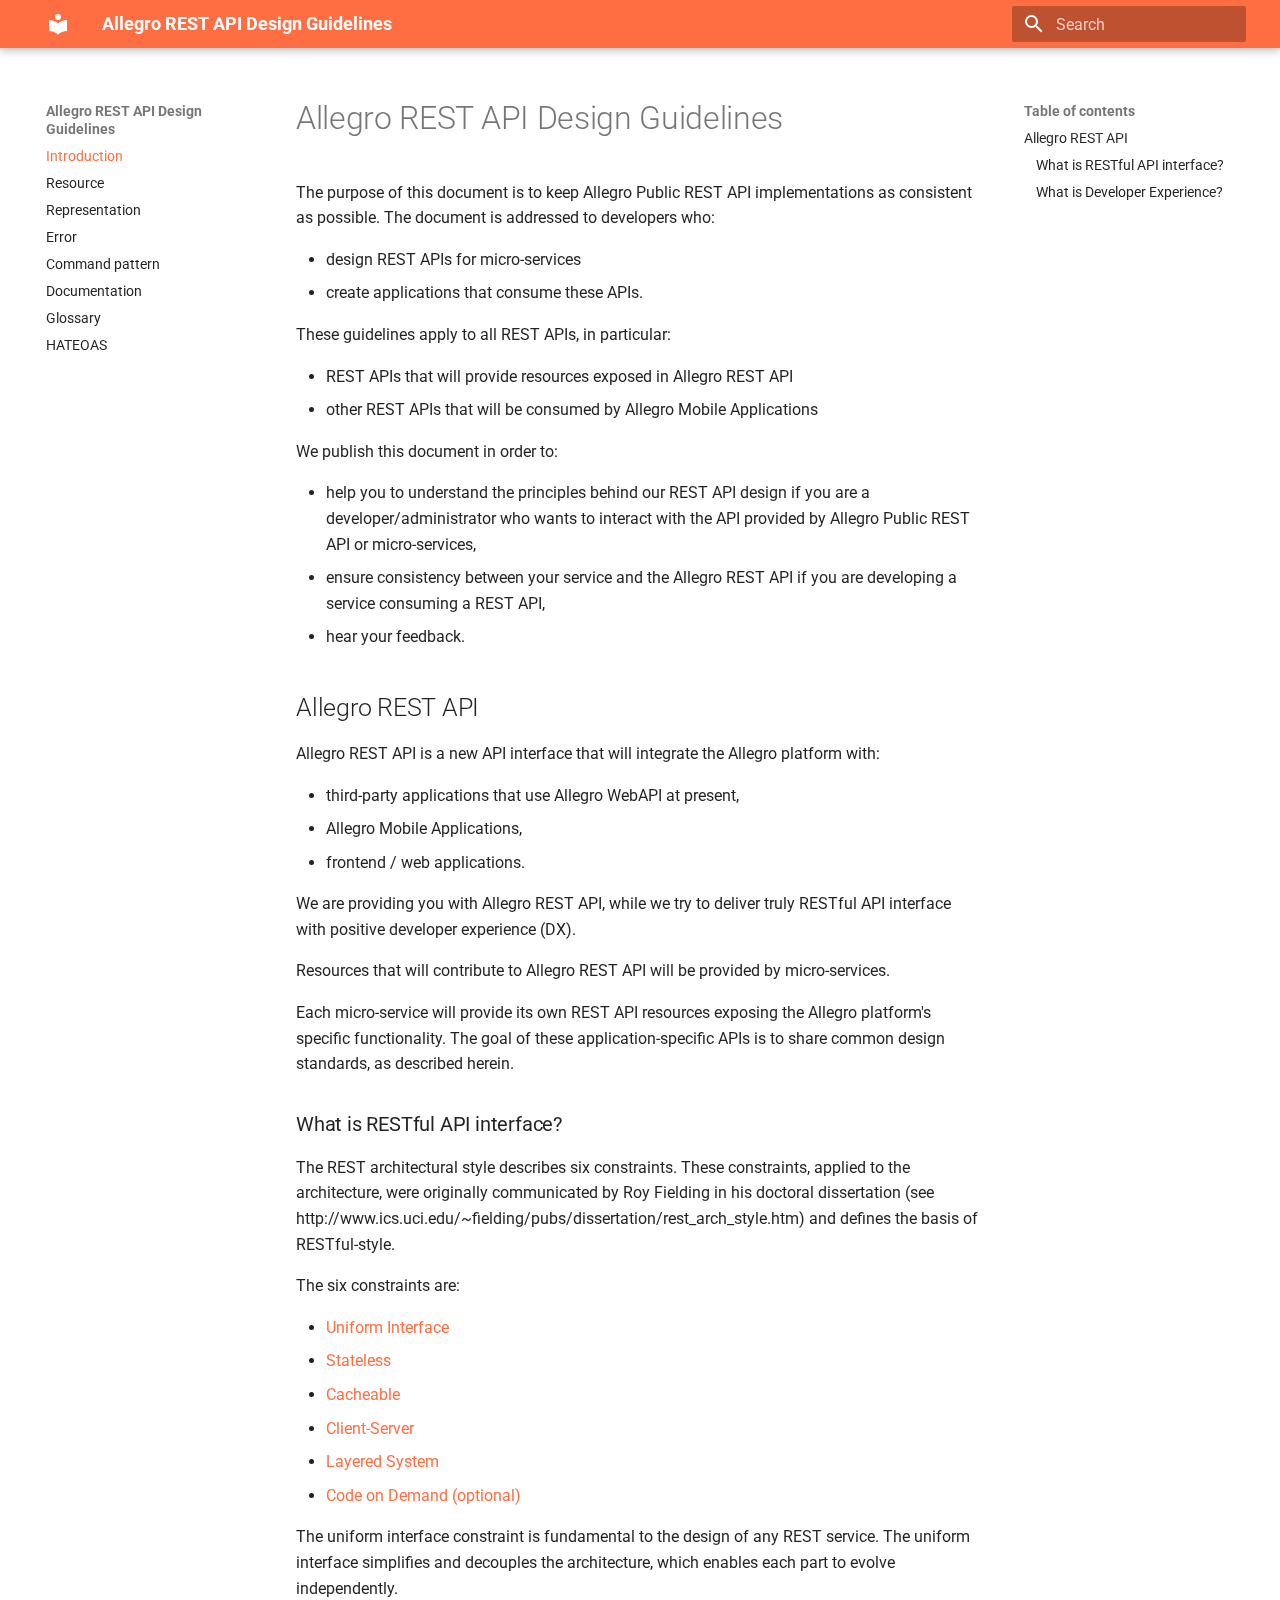
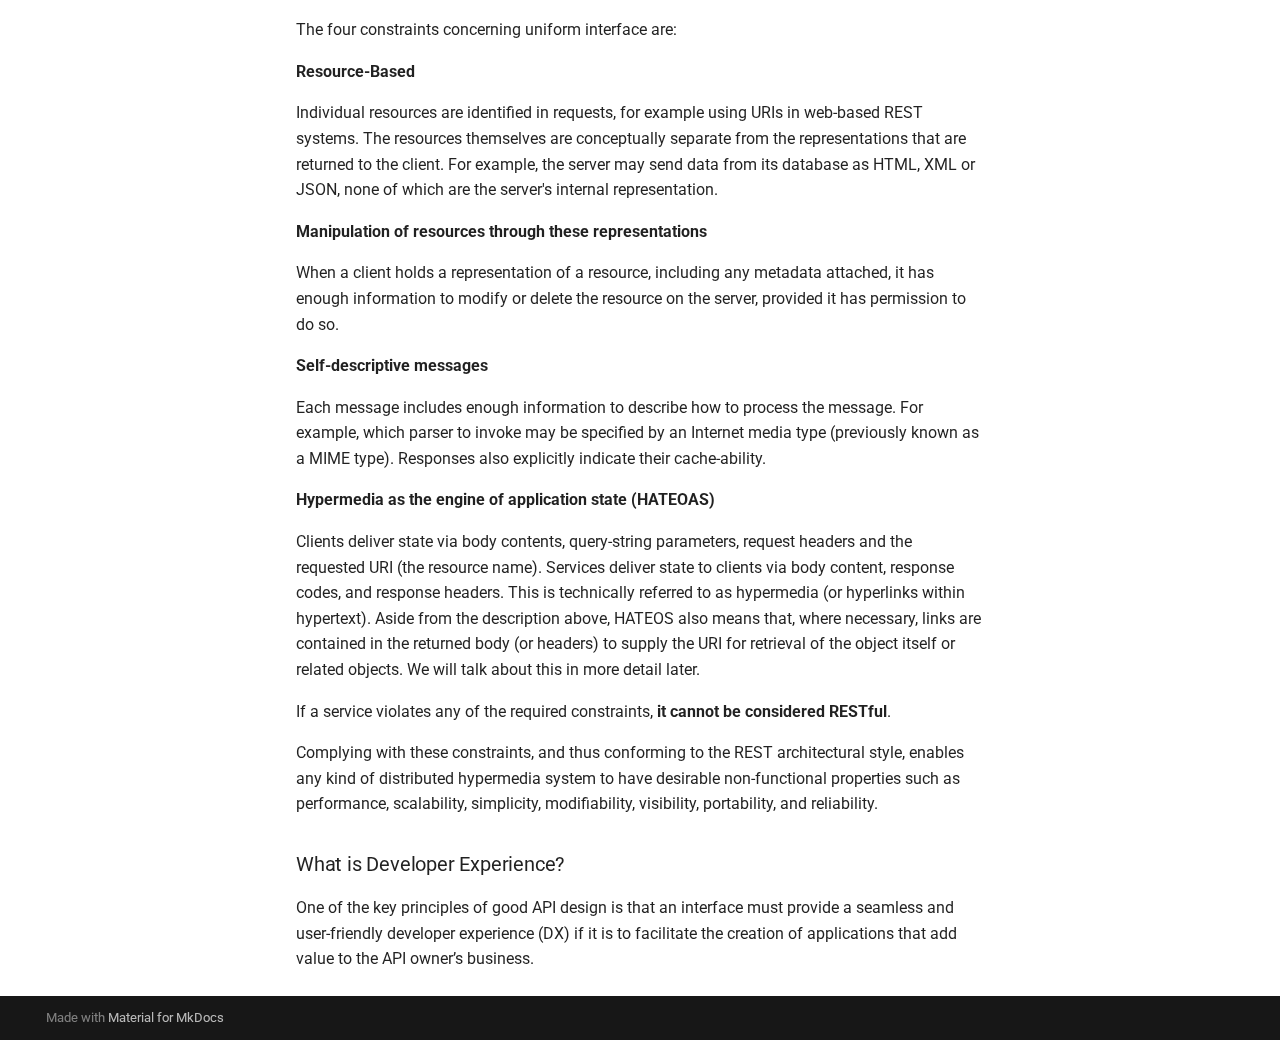
==== commit 2a51b64b: "Deployed 11a9ac2 with MkDocs version: 1.4.2" ====
--- a/index.html
+++ b/index.html
@@ -40,6 +40,8 @@
       
     
     
+      <link rel="stylesheet" href="style.css">
+    
     <script>__md_scope=new URL(".",location),__md_hash=e=>[...e].reduce((e,_)=>(e<<5)-e+_.charCodeAt(0),0),__md_get=(e,_=localStorage,t=__md_scope)=>JSON.parse(_.getItem(t.pathname+"."+e)),__md_set=(e,_,t=localStorage,a=__md_scope)=>{try{t.setItem(a.pathname+"."+e,JSON.stringify(_))}catch(e){}}</script>
     
       
@@ -52,12 +54,16 @@
   
     
     
-    
-    
-    
-    <body dir="ltr" data-md-color-scheme="default" data-md-color-primary="" data-md-color-accent="">
-  
-    
+      
+    
+    
+    
+    
+    <body dir="ltr" data-md-color-scheme="default" data-md-color-primary="deep-orange" data-md-color-accent="indigo">
+  
+    
+    
+      <script>var palette=__md_get("__palette");if(palette&&"object"==typeof palette.color)for(var key of Object.keys(palette.color))document.body.setAttribute("data-md-color-"+key,palette.color[key])</script>
     
     <input class="md-toggle" data-md-toggle="drawer" type="checkbox" id="__drawer" autocomplete="off">
     <input class="md-toggle" data-md-toggle="search" type="checkbox" id="__search" autocomplete="off">
@@ -106,6 +112,14 @@
         </div>
       </div>
     </div>
+    
+      <form class="md-header__option" data-md-component="palette">
+        
+          
+          <input class="md-option" data-md-color-media="" data-md-color-scheme="default" data-md-color-primary="deep-orange" data-md-color-accent="indigo"  aria-hidden="true"  type="radio" name="__palette" id="__palette_1">
+          
+        
+      </form>
     
     
     
--- a/style.css
+++ b/style.css
@@ -0,0 +1,3 @@
+:root {
+    --md-primary-fg-color:        #FF5A00;
+}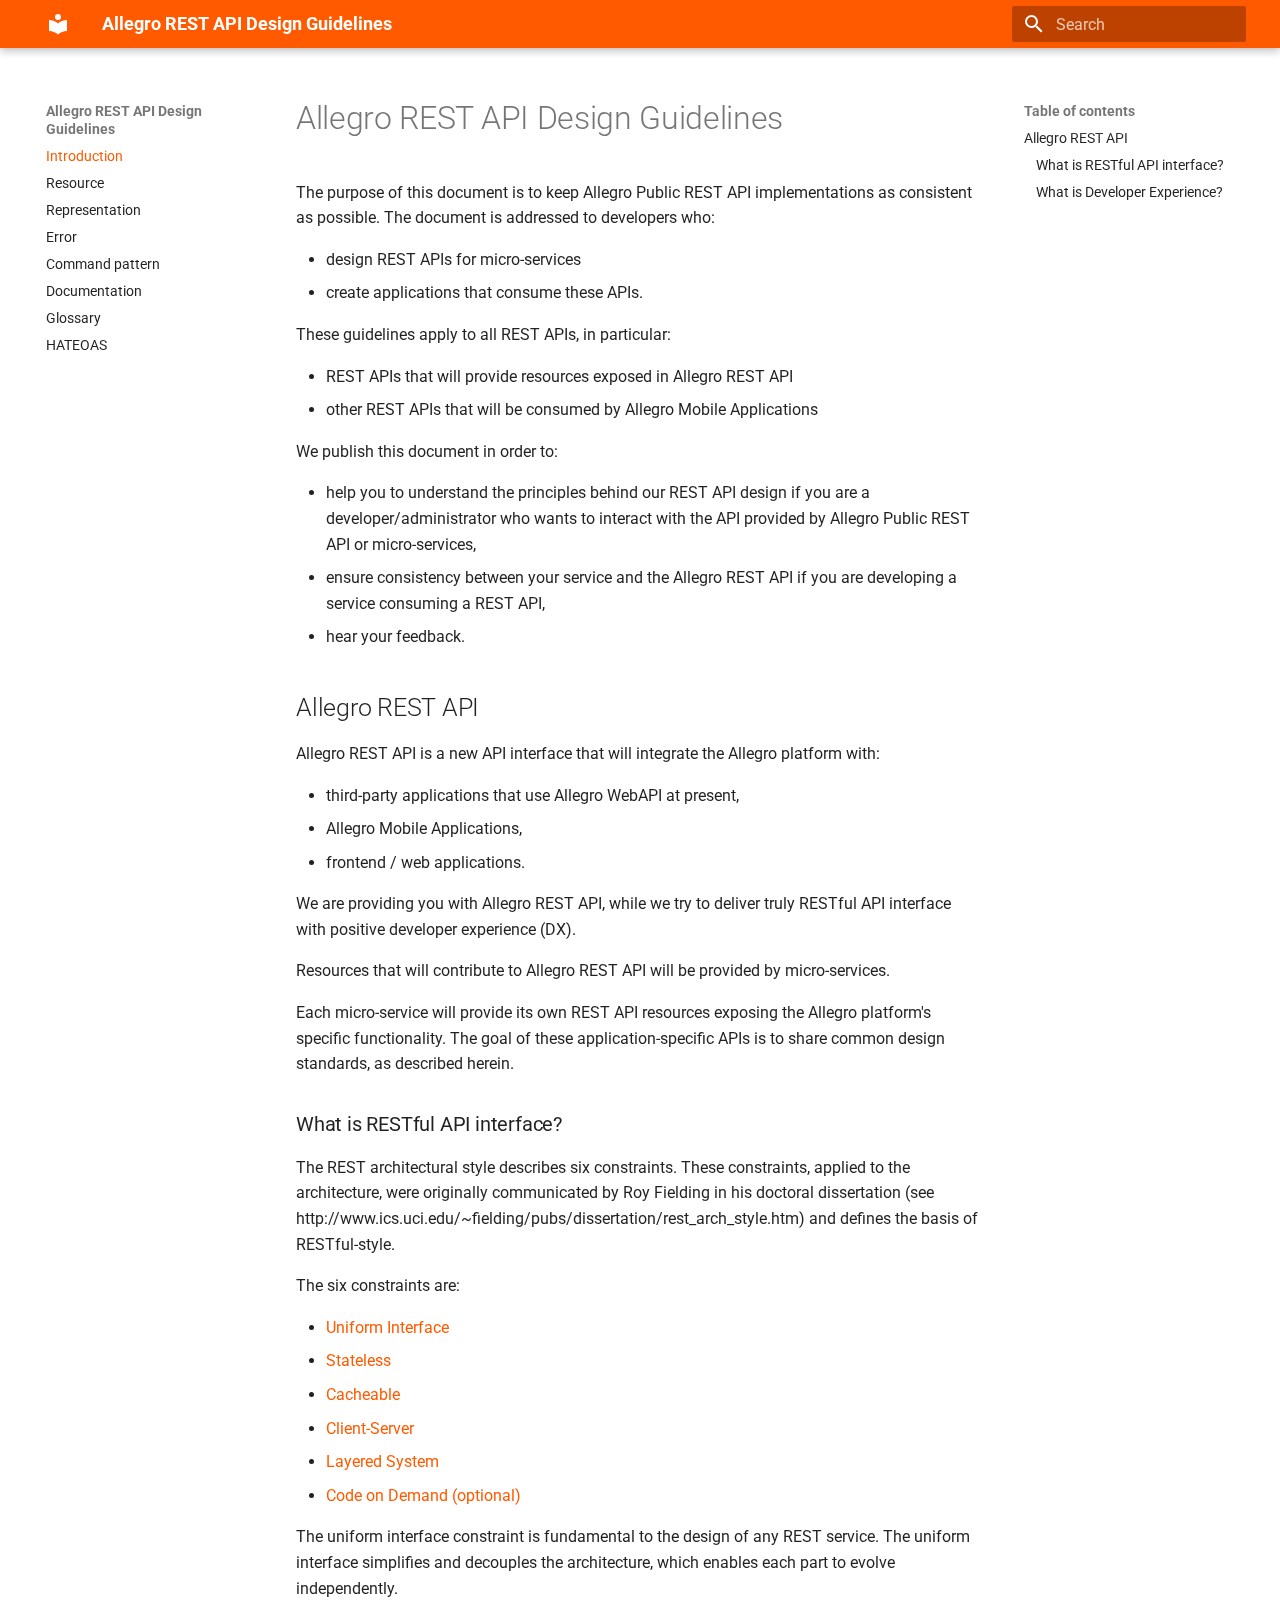
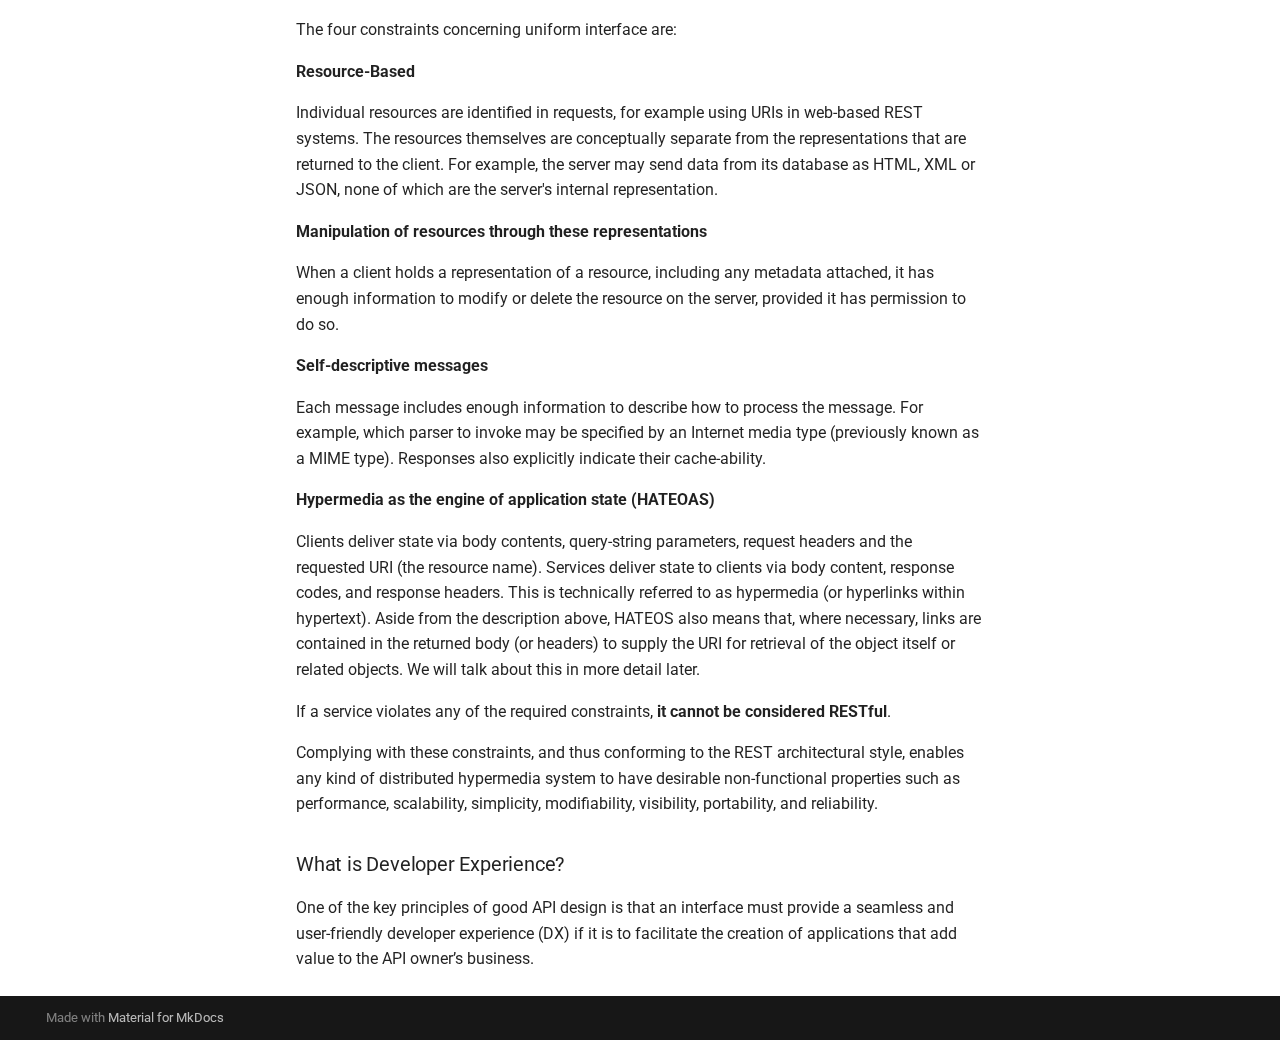
==== commit 724df863: "Deployed 4ab69ae with MkDocs version: 1.4.2" ====
--- a/index.html
+++ b/index.html
@@ -59,7 +59,7 @@
     
     
     
-    <body dir="ltr" data-md-color-scheme="default" data-md-color-primary="deep-orange" data-md-color-accent="indigo">
+    <body dir="ltr" data-md-color-scheme="default" data-md-color-primary="" data-md-color-accent="">
   
     
     
@@ -116,7 +116,7 @@
       <form class="md-header__option" data-md-component="palette">
         
           
-          <input class="md-option" data-md-color-media="" data-md-color-scheme="default" data-md-color-primary="deep-orange" data-md-color-accent="indigo"  aria-hidden="true"  type="radio" name="__palette" id="__palette_1">
+          <input class="md-option" data-md-color-media="" data-md-color-scheme="default" data-md-color-primary="" data-md-color-accent=""  aria-hidden="true"  type="radio" name="__palette" id="__palette_1">
           
         
       </form>
